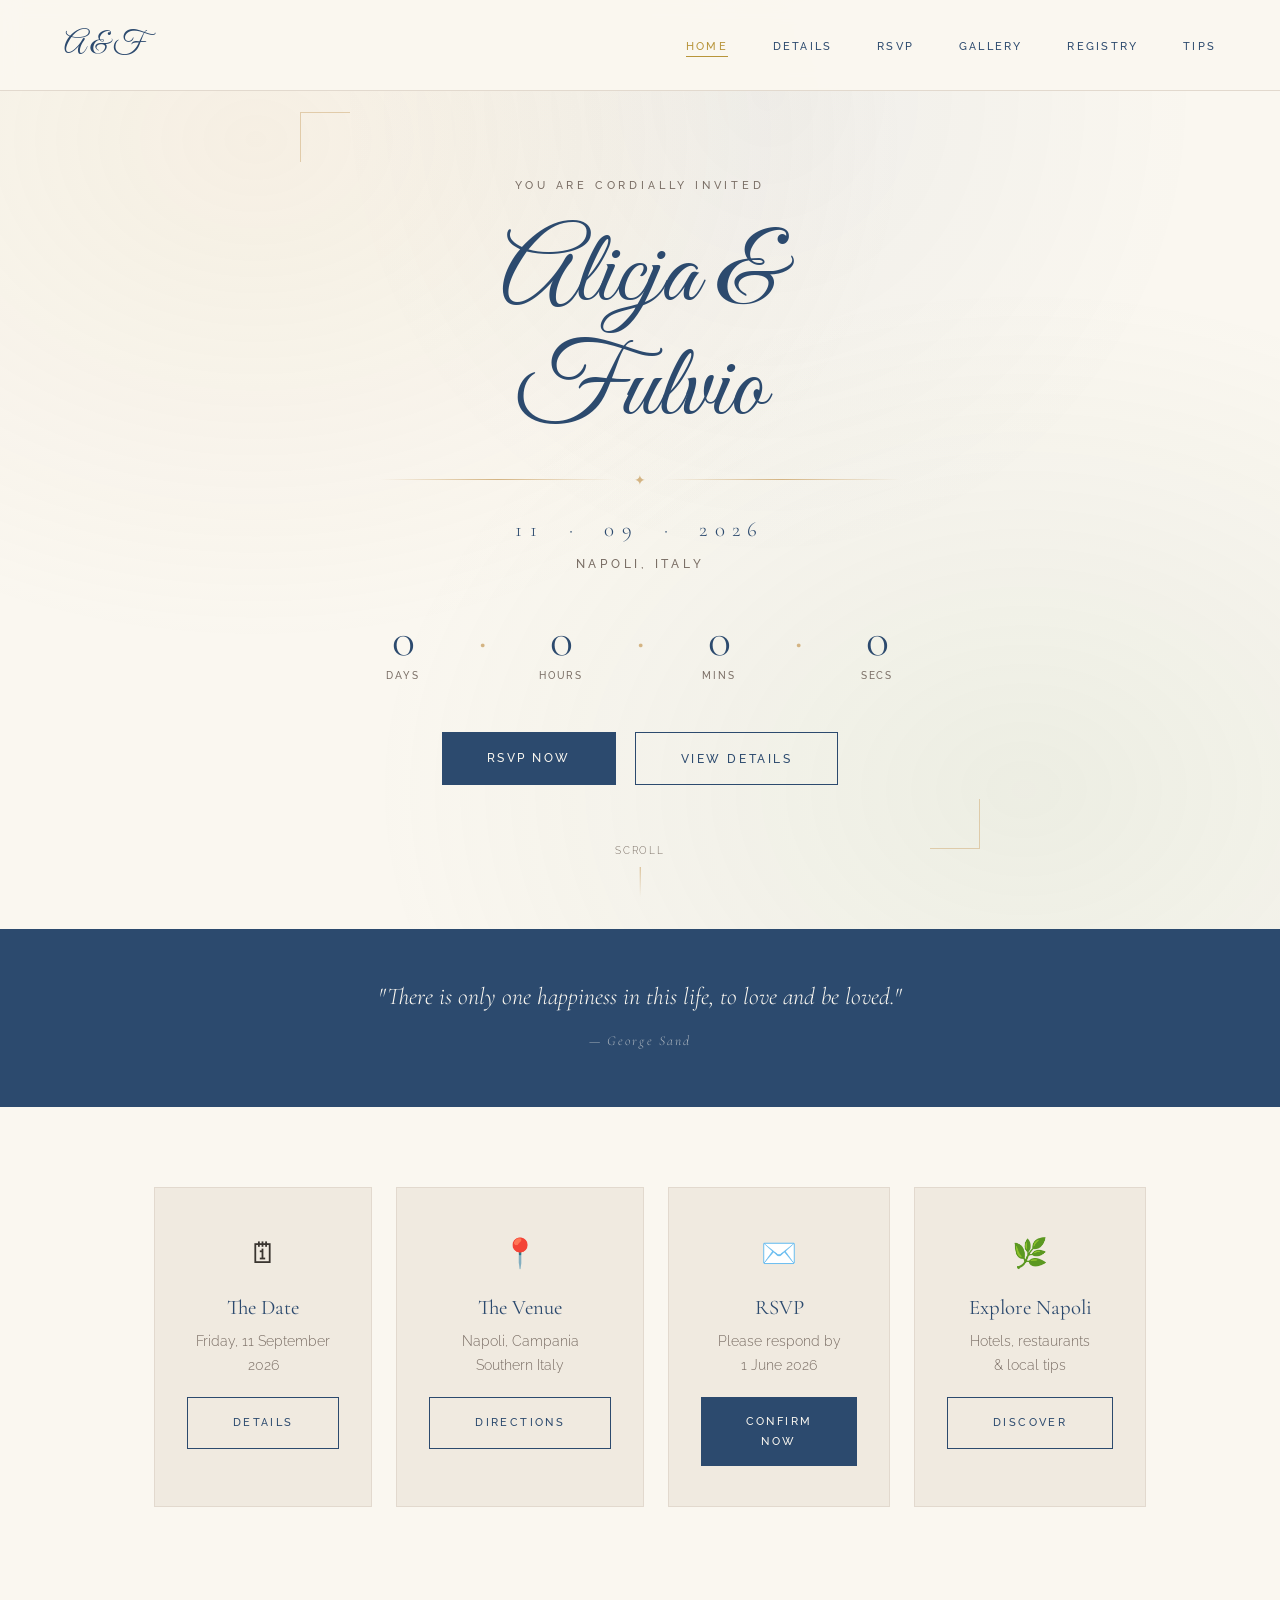
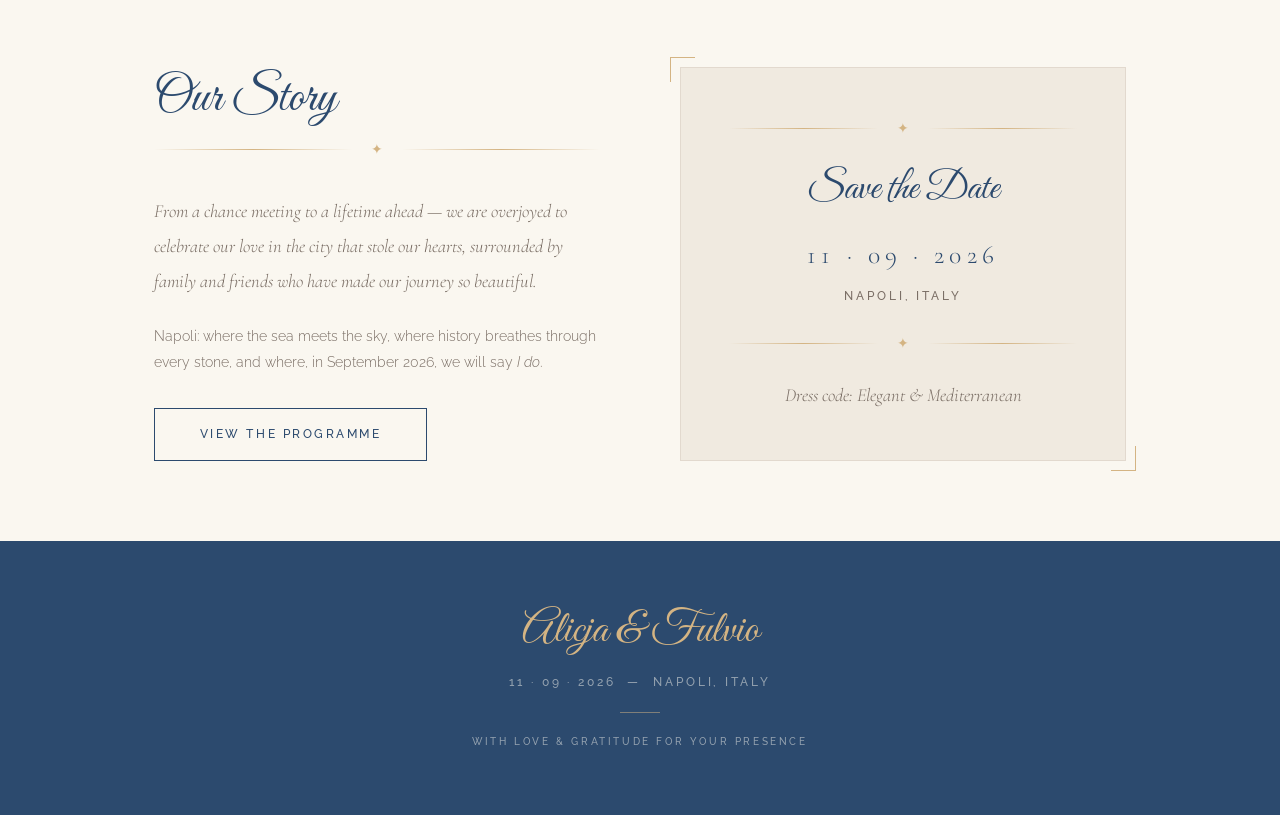
==== index.html @ 06e4b024 "Initial commit: wedding website for Alicja & Fulvio" ====
<!DOCTYPE html>
<html lang="en">
<head>
  <meta charset="UTF-8" />
  <meta name="viewport" content="width=device-width, initial-scale=1.0" />
  <title>Alicja & Fulvio — 11 · 09 · 2026 — Napoli</title>
  <meta name="description" content="Join us to celebrate the wedding of Alicja & Fulvio in beautiful Napoli, Italy — September 11, 2026." />
  <link rel="preconnect" href="https://fonts.googleapis.com" />
  <link rel="preconnect" href="https://fonts.gstatic.com" crossorigin />
  <link rel="stylesheet" href="css/style.css" />
</head>
<body>

  <!-- ── Navigation ─────────────────────────────────────── -->
  <nav class="nav">
    <a href="index.html" class="nav-logo">A &amp; F</a>
    <ul class="nav-links">
      <li><a href="index.html"           class="active">Home</a></li>
      <li><a href="details.html">Details</a></li>
      <li><a href="rsvp.html">RSVP</a></li>
      <li><a href="gallery.html">Gallery</a></li>
      <li><a href="registry.html">Registry</a></li>
      <li><a href="recommendations.html">Tips</a></li>
    </ul>
    <button class="nav-toggle" aria-label="Open menu">
      <span></span><span></span><span></span>
    </button>
  </nav>

  <!-- ── Hero ───────────────────────────────────────────── -->
  <section class="hero">
    <div class="hero-frame">
      <span class="hero-eyebrow">You are cordially invited</span>

      <span class="hero-names">Alicja &amp; Fulvio</span>

      <div class="ornament" style="margin-bottom:1.2rem;">
        <span class="ornament-icon">✦</span>
      </div>

      <p class="hero-date">11 &nbsp;·&nbsp; 09 &nbsp;·&nbsp; 2026</p>
      <p class="hero-location">Napoli, Italy</p>

      <!-- Countdown -->
      <div class="hero-countdown" id="countdown">
        <div class="countdown-unit">
          <span class="countdown-number" id="countdown-days">—</span>
          <span class="countdown-label">Days</span>
        </div>
        <span class="countdown-dot" aria-hidden="true">·</span>
        <div class="countdown-unit">
          <span class="countdown-number" id="countdown-hours">—</span>
          <span class="countdown-label">Hours</span>
        </div>
        <span class="countdown-dot" aria-hidden="true">·</span>
        <div class="countdown-unit">
          <span class="countdown-number" id="countdown-mins">—</span>
          <span class="countdown-label">Mins</span>
        </div>
        <span class="countdown-dot" aria-hidden="true">·</span>
        <div class="countdown-unit">
          <span class="countdown-number" id="countdown-secs">—</span>
          <span class="countdown-label">Secs</span>
        </div>
      </div>

      <div class="hero-actions">
        <a href="rsvp.html" class="btn btn-primary">RSVP Now</a>
        <a href="details.html" class="btn btn-outline">View Details</a>
      </div>
    </div>

    <div class="hero-scroll" aria-hidden="true">
      <span>Scroll</span>
      <div class="hero-scroll-arrow"></div>
    </div>
  </section>

  <!-- ── Intro quote strip ──────────────────────────────── -->
  <div class="intro-strip">
    <p>
      "There is only one happiness in this life, to love and be loved."
      <br />
      <small style="font-size:0.85rem; letter-spacing:0.15em; opacity:0.6;">— George Sand</small>
    </p>
  </div>

  <!-- ── Quick info cards ───────────────────────────────── -->
  <div class="quick-info">
    <div class="grid-4">

      <div class="info-card fade-in">
        <span class="info-card-icon">🗓</span>
        <h3>The Date</h3>
        <p>Friday, 11 September 2026</p>
        <a href="details.html" class="btn btn-outline" style="font-size:0.68rem;">Details</a>
      </div>

      <div class="info-card fade-in">
        <span class="info-card-icon">📍</span>
        <h3>The Venue</h3>
        <p>Napoli, Campania<br />Southern Italy</p>
        <a href="details.html" class="btn btn-outline" style="font-size:0.68rem;">Directions</a>
      </div>

      <div class="info-card fade-in">
        <span class="info-card-icon">✉️</span>
        <h3>RSVP</h3>
        <p>Please respond by<br />1 June 2026</p>
        <a href="rsvp.html" class="btn btn-primary" style="font-size:0.68rem;">Confirm Now</a>
      </div>

      <div class="info-card fade-in">
        <span class="info-card-icon">🌿</span>
        <h3>Explore Napoli</h3>
        <p>Hotels, restaurants<br />& local tips</p>
        <a href="recommendations.html" class="btn btn-outline" style="font-size:0.68rem;">Discover</a>
      </div>

    </div>
  </div>

  <!-- ── Our story teaser ───────────────────────────────── -->
  <div class="section" style="max-width:1100px; margin:0 auto; padding:5rem 4rem;">
    <div style="display:grid; grid-template-columns:1fr 1fr; gap:5rem; align-items:center;">

      <!-- Text -->
      <div class="fade-in">
        <div class="section-title" style="text-align:left; margin-bottom:2rem;">
          <span class="script" style="font-size:3.2rem;">Our Story</span>
          <div class="ornament" style="margin-top:0.5rem;"><span class="ornament-icon">✦</span></div>
        </div>
        <p style="font-family:'Cormorant Garamond',serif; font-size:1.15rem; font-weight:300; font-style:italic; color:var(--text-light); line-height:1.9; margin-bottom:1.5rem;">
          From a chance meeting to a lifetime ahead — we are overjoyed to celebrate
          our love in the city that stole our hearts, surrounded by family and friends
          who have made our journey so beautiful.
        </p>
        <p style="font-size:0.88rem; color:var(--text-light); line-height:1.9; margin-bottom:2rem;">
          Napoli: where the sea meets the sky, where history breathes through every stone,
          and where, in September 2026, we will say <em>I do</em>.
        </p>
        <a href="details.html" class="btn btn-outline">View the Programme</a>
      </div>

      <!-- Decorative panel -->
      <div class="fade-in" style="position:relative;">
        <div style="background:var(--ivory); border:1px solid var(--ivory-dark); padding:3rem; text-align:center;">
          <div class="ornament" style="margin-bottom:1.5rem;"><span class="ornament-icon">✦</span></div>
          <p class="script" style="font-size:2.5rem; display:block; margin-bottom:1.2rem;">Save the Date</p>
          <p style="font-family:'Cormorant Garamond',serif; font-size:1.6rem; letter-spacing:0.2em; color:var(--navy); margin-bottom:0.5rem;">
            11 · 09 · 2026
          </p>
          <p class="caps" style="color:var(--text-light);">Napoli, Italy</p>
          <div class="ornament" style="margin:1.5rem 0;"><span class="ornament-icon">✦</span></div>
          <p style="font-family:'Cormorant Garamond',serif; font-size:1.15rem; font-style:italic; color:var(--text-light);">
            Dress code: Elegant &amp; Mediterranean
          </p>
        </div>
        <!-- Corner accents -->
        <div style="position:absolute; top:-10px; left:-10px; width:25px; height:25px; border-top:1px solid var(--gold-light); border-left:1px solid var(--gold-light);"></div>
        <div style="position:absolute; bottom:-10px; right:-10px; width:25px; height:25px; border-bottom:1px solid var(--gold-light); border-right:1px solid var(--gold-light);"></div>
      </div>

    </div>
  </div>

  <!-- ── Footer ─────────────────────────────────────────── -->
  <footer class="footer">
    <span class="script">Alicja &amp; Fulvio</span>
    <p class="caps">11 · 09 · 2026 &nbsp;—&nbsp; Napoli, Italy</p>
    <div class="footer-divider"></div>
    <p class="caps" style="font-size:0.65rem;">With love &amp; gratitude for your presence</p>
  </footer>

  <script src="js/main.js"></script>
</body>
</html>
---- css/style.css ----
/* ============================================================
   Alicja & Fulvio — 11.09.2026 — Napoli
   Southern Italian Coastal Wedding Website
   ============================================================ */

@import url('https://fonts.googleapis.com/css2?family=Cormorant+Garamond:ital,wght@0,300;0,400;0,500;0,600;1,300;1,400;1,500&family=Great+Vibes&family=Raleway:wght@300;400;500;600&display=swap');

/* ── Variables ──────────────────────────────────────────── */
:root {
  --cream:        #FAF7F0;
  --ivory:        #F0EAE0;
  --ivory-dark:   #E2D9CE;
  --navy:         #2C4A6E;
  --navy-light:   #3D6088;
  --gold:         #B8953A;
  --gold-light:   #D4B483;
  --sage:         #7A9872;
  --sage-light:   #A8C4A2;
  --text:         #3A3530;
  --text-light:   #7A6E65;
  --white:        #FFFFFF;
}

/* ── Reset ──────────────────────────────────────────────── */
*, *::before, *::after { margin: 0; padding: 0; box-sizing: border-box; }
html { scroll-behavior: smooth; }

body {
  font-family: 'Raleway', sans-serif;
  background-color: var(--cream);
  color: var(--text);
  font-weight: 300;
  line-height: 1.8;
  font-size: 1rem;
}

img { max-width: 100%; display: block; }
a { color: inherit; text-decoration: none; }

/* ── Typography helpers ─────────────────────────────────── */
.script {
  font-family: 'Great Vibes', cursive;
  color: var(--navy);
  line-height: 1.2;
}

.serif {
  font-family: 'Cormorant Garamond', serif;
  font-weight: 400;
}

.caps {
  font-size: 0.72rem;
  letter-spacing: 0.25em;
  text-transform: uppercase;
  font-weight: 500;
}

h1, h2, h3, h4 {
  font-family: 'Cormorant Garamond', serif;
  font-weight: 400;
  color: var(--navy);
  line-height: 1.2;
}

/* ── Navigation ─────────────────────────────────────────── */
.nav {
  position: fixed;
  top: 0;
  width: 100%;
  z-index: 1000;
  padding: 1.1rem 4rem;
  display: flex;
  justify-content: space-between;
  align-items: center;
  background: rgba(250, 247, 240, 0.96);
  backdrop-filter: blur(10px);
  border-bottom: 1px solid var(--ivory-dark);
  transition: padding 0.3s ease, box-shadow 0.3s ease;
}

.nav.scrolled {
  padding: 0.8rem 4rem;
  box-shadow: 0 2px 20px rgba(44, 74, 110, 0.07);
}

.nav-logo {
  font-family: 'Great Vibes', cursive;
  font-size: 1.9rem;
  color: var(--navy);
  transition: color 0.3s ease;
}
.nav-logo:hover { color: var(--gold); }

.nav-links {
  list-style: none;
  display: flex;
  gap: 2.8rem;
  align-items: center;
}

.nav-links a {
  font-family: 'Raleway', sans-serif;
  font-weight: 500;
  font-size: 0.7rem;
  letter-spacing: 0.2em;
  text-transform: uppercase;
  color: var(--navy);
  transition: color 0.3s ease;
  position: relative;
  padding-bottom: 2px;
}

.nav-links a::after {
  content: '';
  position: absolute;
  bottom: -2px;
  left: 0;
  width: 0;
  height: 1px;
  background: var(--gold);
  transition: width 0.3s ease;
}

.nav-links a:hover::after,
.nav-links a.active::after { width: 100%; }
.nav-links a:hover,
.nav-links a.active { color: var(--gold); }

.nav-toggle {
  display: none;
  flex-direction: column;
  gap: 5px;
  cursor: pointer;
  background: none;
  border: none;
  padding: 4px;
}
.nav-toggle span {
  display: block;
  width: 22px;
  height: 1.5px;
  background: var(--navy);
  transition: all 0.3s ease;
}

/* ── Ornamental dividers ────────────────────────────────── */
.ornament {
  display: flex;
  align-items: center;
  gap: 1.2rem;
  color: var(--gold-light);
  user-select: none;
}
.ornament::before,
.ornament::after {
  content: '';
  flex: 1;
  height: 1px;
  background: linear-gradient(to right, transparent, var(--gold-light), transparent);
}
.ornament-icon { font-size: 0.85rem; }

/* ── Page header (inner pages) ──────────────────────────── */
.page-header {
  padding: 10rem 2rem 5rem;
  text-align: center;
  background: linear-gradient(180deg, var(--ivory) 0%, var(--cream) 100%);
  position: relative;
}

.page-header::before {
  content: '';
  position: absolute;
  bottom: 0; left: 0; right: 0;
  height: 60px;
  background: linear-gradient(to bottom, transparent, var(--cream));
}

.page-header .script { font-size: 4rem; display: block; margin-bottom: 0.4rem; }
.page-header .caps { color: var(--text-light); }

/* ── Section wrapper ────────────────────────────────────── */
.section {
  padding: 6rem 4rem;
  max-width: 1100px;
  margin: 0 auto;
}

.section-center { text-align: center; }

.section-title {
  margin-bottom: 4rem;
}
.section-title .script { font-size: 3.5rem; display: block; margin-bottom: 0.3rem; }
.section-title .caps { color: var(--text-light); }

/* ── Buttons ────────────────────────────────────────────── */
.btn {
  display: inline-block;
  padding: 0.95rem 2.8rem;
  font-family: 'Raleway', sans-serif;
  font-weight: 500;
  font-size: 0.72rem;
  letter-spacing: 0.22em;
  text-transform: uppercase;
  cursor: pointer;
  border: none;
  transition: all 0.3s ease;
  outline: none;
}

.btn-primary {
  background: var(--navy);
  color: var(--cream);
}
.btn-primary:hover { background: var(--navy-light); }

.btn-outline {
  background: transparent;
  color: var(--navy);
  border: 1px solid var(--navy);
}
.btn-outline:hover {
  background: var(--navy);
  color: var(--cream);
}

.btn-gold {
  background: var(--gold);
  color: var(--white);
}
.btn-gold:hover { background: #9c7e30; }

/* ── Cards ──────────────────────────────────────────────── */
.card {
  background: var(--ivory);
  border: 1px solid var(--ivory-dark);
  padding: 2.5rem;
  transition: transform 0.3s ease, box-shadow 0.3s ease;
}
.card:hover {
  transform: translateY(-3px);
  box-shadow: 0 8px 30px rgba(44, 74, 110, 0.08);
}

/* ── Grid helpers ───────────────────────────────────────── */
.grid-2 { display: grid; grid-template-columns: repeat(2, 1fr); gap: 2rem; }
.grid-3 { display: grid; grid-template-columns: repeat(3, 1fr); gap: 2rem; }
.grid-4 { display: grid; grid-template-columns: repeat(4, 1fr); gap: 1.5rem; }

/* ── Form elements ──────────────────────────────────────── */
.form-group {
  display: flex;
  flex-direction: column;
  gap: 0.4rem;
  margin-bottom: 1.6rem;
}

.form-group label {
  font-size: 0.7rem;
  letter-spacing: 0.18em;
  text-transform: uppercase;
  font-weight: 500;
  color: var(--navy);
}

.form-group input,
.form-group select,
.form-group textarea {
  background: var(--white);
  border: 1px solid var(--ivory-dark);
  padding: 0.85rem 1.1rem;
  font-family: 'Raleway', sans-serif;
  font-size: 0.9rem;
  font-weight: 300;
  color: var(--text);
  transition: border-color 0.3s ease;
  outline: none;
  width: 100%;
}

.form-group input:focus,
.form-group select:focus,
.form-group textarea:focus {
  border-color: var(--navy);
}

.form-group textarea {
  resize: vertical;
  min-height: 120px;
}

.form-group select {
  appearance: none;
  background-image: url("data:image/svg+xml,%3Csvg xmlns='http://www.w3.org/2000/svg' width='12' height='8' viewBox='0 0 12 8'%3E%3Cpath d='M1 1l5 5 5-5' stroke='%232C4A6E' stroke-width='1.5' fill='none'/%3E%3C/svg%3E");
  background-repeat: no-repeat;
  background-position: right 1rem center;
  padding-right: 2.5rem;
}

/* Radio/checkbox groups */
.radio-group,
.checkbox-group {
  display: flex;
  flex-direction: column;
  gap: 0.6rem;
}

.radio-group.horizontal,
.checkbox-group.horizontal {
  flex-direction: row;
  flex-wrap: wrap;
  gap: 1.2rem;
}

.radio-option,
.checkbox-option {
  display: flex;
  align-items: center;
  gap: 0.7rem;
  cursor: pointer;
  font-size: 0.88rem;
}

.radio-option input,
.checkbox-option input {
  width: 16px;
  height: 16px;
  accent-color: var(--navy);
  cursor: pointer;
  flex-shrink: 0;
}

.form-row {
  display: grid;
  grid-template-columns: 1fr 1fr;
  gap: 1.5rem;
}

/* ── Footer ─────────────────────────────────────────────── */
.footer {
  background: var(--navy);
  color: var(--cream);
  text-align: center;
  padding: 4rem 2rem;
}
.footer .script {
  font-size: 2.8rem;
  color: var(--gold-light);
  display: block;
  margin-bottom: 0.8rem;
}
.footer .caps { color: rgba(250, 247, 240, 0.5); }
.footer-divider {
  width: 40px;
  height: 1px;
  background: var(--gold-light);
  margin: 1.2rem auto;
  opacity: 0.5;
}

/* ── Toast notification ─────────────────────────────────── */
.toast {
  position: fixed;
  bottom: 2rem;
  left: 50%;
  transform: translateX(-50%) translateY(80px);
  background: var(--navy);
  color: var(--cream);
  padding: 1rem 2rem;
  font-size: 0.82rem;
  letter-spacing: 0.05em;
  z-index: 9999;
  transition: transform 0.4s ease;
  pointer-events: none;
  white-space: nowrap;
}
.toast.show { transform: translateX(-50%) translateY(0); }
.toast.success { background: var(--sage); }
.toast.error { background: #a0503a; }

/* ── Fade-in animation ──────────────────────────────────── */
.fade-in {
  opacity: 0;
  transform: translateY(24px);
  transition: opacity 0.7s ease, transform 0.7s ease;
}
.fade-in.visible {
  opacity: 1;
  transform: translateY(0);
}

/* ── Responsive ─────────────────────────────────────────── */
@media (max-width: 900px) {
  .grid-3 { grid-template-columns: repeat(2, 1fr); }
  .grid-4 { grid-template-columns: repeat(2, 1fr); }
  .section { padding: 5rem 2.5rem; }
}

@media (max-width: 640px) {
  .nav { padding: 1rem 1.5rem; }
  .nav.scrolled { padding: 0.75rem 1.5rem; }
  .nav-links {
    display: none;
    flex-direction: column;
    position: absolute;
    top: 100%;
    left: 0;
    right: 0;
    background: rgba(250, 247, 240, 0.98);
    padding: 1.5rem 2rem 2rem;
    gap: 1.5rem;
    border-bottom: 1px solid var(--ivory-dark);
    text-align: center;
  }
  .nav-links.open { display: flex; }
  .nav-toggle { display: flex; }
  .grid-2 { grid-template-columns: 1fr; }
  .grid-3 { grid-template-columns: 1fr; }
  .grid-4 { grid-template-columns: 1fr 1fr; }
  .form-row { grid-template-columns: 1fr; }
  .section { padding: 4rem 1.5rem; }
  .page-header { padding: 8rem 1.5rem 4rem; }
  .page-header .script { font-size: 2.8rem; }
}


/* ================================================================
   PAGE-SPECIFIC STYLES
   ================================================================ */

/* ── HOME — Hero ────────────────────────────────────────── */
.hero {
  min-height: 100vh;
  display: flex;
  align-items: center;
  justify-content: center;
  text-align: center;
  padding: 7rem 2rem 5rem;
  position: relative;
  overflow: hidden;
  background:
    radial-gradient(ellipse at 20% 15%, rgba(212, 180, 131, 0.12) 0%, transparent 45%),
    radial-gradient(ellipse at 80% 85%, rgba(122, 152, 114, 0.10) 0%, transparent 45%),
    radial-gradient(ellipse at 60% 10%, rgba(44, 74, 110, 0.05) 0%, transparent 40%),
    var(--cream);
}

.hero-frame {
  position: relative;
  padding: 4rem 5rem;
  max-width: 680px;
  width: 100%;
}

.hero-frame::before,
.hero-frame::after {
  content: '';
  position: absolute;
  width: 50px;
  height: 50px;
  border-color: var(--gold-light);
  border-style: solid;
  opacity: 0.6;
}
.hero-frame::before { top: 0; left: 0; border-width: 1px 0 0 1px; }
.hero-frame::after  { bottom: 0; right: 0; border-width: 0 1px 1px 0; }

.hero-eyebrow {
  font-size: 0.68rem;
  letter-spacing: 0.35em;
  text-transform: uppercase;
  font-weight: 500;
  color: var(--text-light);
  margin-bottom: 1.5rem;
  display: block;
}

.hero-names {
  font-family: 'Great Vibes', cursive;
  font-size: clamp(4rem, 10vw, 6.5rem);
  color: var(--navy);
  line-height: 1.1;
  display: block;
  margin-bottom: 1.2rem;
}

.hero-date {
  font-family: 'Cormorant Garamond', serif;
  font-size: 1.3rem;
  font-weight: 300;
  letter-spacing: 0.35em;
  color: var(--navy);
  margin-bottom: 0.3rem;
}

.hero-location {
  font-size: 0.78rem;
  letter-spacing: 0.3em;
  text-transform: uppercase;
  font-weight: 500;
  color: var(--text-light);
  margin-bottom: 2rem;
}

.hero-countdown {
  display: flex;
  justify-content: center;
  gap: 2.5rem;
  margin: 2.5rem 0 3rem;
}

.countdown-unit {
  display: flex;
  flex-direction: column;
  align-items: center;
  gap: 0.2rem;
}

.countdown-number {
  font-family: 'Cormorant Garamond', serif;
  font-size: 3rem;
  font-weight: 300;
  color: var(--navy);
  line-height: 1;
  min-width: 3ch;
}

.countdown-label {
  font-size: 0.6rem;
  letter-spacing: 0.2em;
  text-transform: uppercase;
  color: var(--text-light);
  font-weight: 500;
}

.countdown-dot {
  font-family: 'Cormorant Garamond', serif;
  font-size: 3rem;
  font-weight: 300;
  color: var(--gold-light);
  line-height: 1;
  padding-top: 0;
}

.hero-actions {
  display: flex;
  gap: 1.2rem;
  justify-content: center;
  flex-wrap: wrap;
}

.hero-scroll {
  position: absolute;
  bottom: 2rem;
  left: 50%;
  transform: translateX(-50%);
  display: flex;
  flex-direction: column;
  align-items: center;
  gap: 0.5rem;
  color: var(--text-light);
  animation: bounce 2s infinite;
}
.hero-scroll span {
  font-size: 0.6rem;
  letter-spacing: 0.2em;
  text-transform: uppercase;
}
.hero-scroll-arrow {
  width: 1px;
  height: 30px;
  background: linear-gradient(to bottom, var(--gold-light), transparent);
}

@keyframes bounce {
  0%, 100% { transform: translateX(-50%) translateY(0); }
  50% { transform: translateX(-50%) translateY(6px); }
}

/* Home — intro strip */
.intro-strip {
  background: var(--navy);
  padding: 3rem 4rem;
  text-align: center;
}
.intro-strip p {
  font-family: 'Cormorant Garamond', serif;
  font-size: 1.5rem;
  font-weight: 300;
  font-style: italic;
  color: var(--cream);
  max-width: 700px;
  margin: 0 auto;
  line-height: 1.7;
}

/* Home — quick-info cards */
.quick-info {
  padding: 5rem 4rem;
  max-width: 1100px;
  margin: 0 auto;
}
.info-card {
  background: var(--ivory);
  border: 1px solid var(--ivory-dark);
  padding: 2.5rem 2rem;
  text-align: center;
}
.info-card-icon {
  font-size: 1.8rem;
  margin-bottom: 1rem;
  display: block;
}
.info-card h3 {
  font-size: 1.3rem;
  margin-bottom: 0.5rem;
}
.info-card p {
  font-size: 0.85rem;
  color: var(--text-light);
  margin-bottom: 1.2rem;
}

/* ── DETAILS ────────────────────────────────────────────── */
.timeline {
  position: relative;
  padding-left: 2rem;
}
.timeline::before {
  content: '';
  position: absolute;
  left: 0;
  top: 6px;
  bottom: 6px;
  width: 1px;
  background: linear-gradient(to bottom, var(--gold-light), transparent);
}

.timeline-item {
  position: relative;
  padding-left: 2.5rem;
  padding-bottom: 3rem;
}
.timeline-item:last-child { padding-bottom: 0; }

.timeline-dot {
  position: absolute;
  left: -2.5rem;
  top: 6px;
  width: 10px;
  height: 10px;
  border-radius: 50%;
  background: var(--gold);
  border: 2px solid var(--cream);
  box-shadow: 0 0 0 1px var(--gold);
}

.timeline-time {
  font-size: 0.68rem;
  letter-spacing: 0.2em;
  text-transform: uppercase;
  color: var(--gold);
  font-weight: 500;
  margin-bottom: 0.3rem;
}

.timeline-title {
  font-size: 1.4rem;
  margin-bottom: 0.4rem;
}

.timeline-desc {
  font-size: 0.88rem;
  color: var(--text-light);
}

.day-header {
  display: flex;
  align-items: center;
  gap: 1.5rem;
  margin-bottom: 3rem;
}
.day-header h2 {
  font-size: 2rem;
  white-space: nowrap;
}
.day-header::after {
  content: '';
  flex: 1;
  height: 1px;
  background: var(--ivory-dark);
}

.venue-card {
  background: var(--ivory);
  border: 1px solid var(--ivory-dark);
  padding: 3rem;
  display: grid;
  grid-template-columns: 1fr 1fr;
  gap: 3rem;
  align-items: center;
}

.venue-detail {
  display: flex;
  flex-direction: column;
  gap: 0.2rem;
  margin-bottom: 1.2rem;
}
.venue-detail .label {
  font-size: 0.65rem;
  letter-spacing: 0.2em;
  text-transform: uppercase;
  color: var(--gold);
  font-weight: 500;
}
.venue-detail .value {
  font-family: 'Cormorant Garamond', serif;
  font-size: 1.1rem;
  color: var(--navy);
}

.dress-code-card {
  background: var(--navy);
  color: var(--cream);
  padding: 3rem;
  text-align: center;
}
.dress-code-card .script { font-size: 3rem; color: var(--gold-light); }
.dress-code-card p {
  font-size: 0.88rem;
  color: rgba(250, 247, 240, 0.7);
  max-width: 500px;
  margin: 1rem auto 0;
}

/* ── RSVP ───────────────────────────────────────────────── */
.rsvp-layout {
  display: grid;
  grid-template-columns: 1fr 2fr;
  gap: 4rem;
  align-items: start;
}

.rsvp-aside {
  position: sticky;
  top: 7rem;
}
.rsvp-aside .script { font-size: 3.5rem; display: block; margin-bottom: 1rem; }
.rsvp-aside p {
  font-size: 0.88rem;
  color: var(--text-light);
  margin-bottom: 1.5rem;
  line-height: 1.9;
}
.rsvp-aside .rsvp-info-item {
  display: flex;
  gap: 1rem;
  margin-bottom: 0.8rem;
  font-size: 0.85rem;
}
.rsvp-aside .rsvp-info-item .rsvp-info-icon { color: var(--gold); }

.rsvp-form {
  background: var(--ivory);
  border: 1px solid var(--ivory-dark);
  padding: 3rem;
}

.rsvp-form h3 {
  font-size: 1.6rem;
  margin-bottom: 0.3rem;
}
.rsvp-form .form-subtitle {
  font-size: 0.82rem;
  color: var(--text-light);
  margin-bottom: 2rem;
}

.form-section-label {
  font-family: 'Cormorant Garamond', serif;
  font-size: 1.1rem;
  color: var(--navy);
  margin: 2rem 0 1.2rem;
  padding-bottom: 0.5rem;
  border-bottom: 1px solid var(--ivory-dark);
}

.attendance-cards {
  display: grid;
  grid-template-columns: 1fr 1fr;
  gap: 1rem;
  margin-bottom: 1.6rem;
}

.attendance-card {
  border: 1px solid var(--ivory-dark);
  padding: 1.2rem;
  cursor: pointer;
  transition: all 0.3s ease;
  background: var(--white);
  position: relative;
}
.attendance-card:hover { border-color: var(--navy); }
.attendance-card.selected {
  border-color: var(--navy);
  background: rgba(44, 74, 110, 0.04);
}
.attendance-card.selected::after {
  content: '✓';
  position: absolute;
  top: 0.5rem;
  right: 0.7rem;
  color: var(--navy);
  font-size: 0.9rem;
}

.attendance-card input[type="checkbox"] {
  position: absolute;
  opacity: 0;
  pointer-events: none;
}

.attendance-card-day {
  font-size: 0.65rem;
  letter-spacing: 0.2em;
  text-transform: uppercase;
  color: var(--gold);
  font-weight: 500;
  margin-bottom: 0.3rem;
}
.attendance-card-title {
  font-family: 'Cormorant Garamond', serif;
  font-size: 1rem;
  color: var(--navy);
  margin-bottom: 0.2rem;
}
.attendance-card-desc {
  font-size: 0.75rem;
  color: var(--text-light);
}

.dietary-chips {
  display: flex;
  flex-wrap: wrap;
  gap: 0.6rem;
}
.chip {
  padding: 0.4rem 0.9rem;
  border: 1px solid var(--ivory-dark);
  font-size: 0.75rem;
  letter-spacing: 0.05em;
  cursor: pointer;
  transition: all 0.25s ease;
  background: var(--white);
  user-select: none;
}
.chip:hover { border-color: var(--navy); color: var(--navy); }
.chip.selected {
  background: var(--navy);
  color: var(--cream);
  border-color: var(--navy);
}

.form-note {
  font-size: 0.75rem;
  color: var(--text-light);
  font-style: italic;
  margin-top: -0.8rem;
  margin-bottom: 1.6rem;
}

.rsvp-deadline {
  background: var(--cream);
  border: 1px solid var(--ivory-dark);
  padding: 1rem 1.5rem;
  font-size: 0.8rem;
  color: var(--text-light);
  margin-top: 1.5rem;
  text-align: center;
}
.rsvp-deadline strong { color: var(--navy); }

/* ── GALLERY ────────────────────────────────────────────── */
.gallery-grid {
  display: grid;
  grid-template-columns: repeat(3, 1fr);
  gap: 0.8rem;
}

.gallery-item {
  overflow: hidden;
  aspect-ratio: 1;
  background: var(--ivory);
  border: 1px solid var(--ivory-dark);
  position: relative;
  cursor: pointer;
}

.gallery-item img {
  width: 100%;
  height: 100%;
  object-fit: cover;
  transition: transform 0.5s ease;
}
.gallery-item:hover img { transform: scale(1.05); }

.gallery-item.tall { grid-row: span 2; aspect-ratio: auto; }
.gallery-item.wide { grid-column: span 2; aspect-ratio: auto; }

.gallery-placeholder {
  display: flex;
  flex-direction: column;
  align-items: center;
  justify-content: center;
  height: 100%;
  min-height: 200px;
  color: var(--text-light);
  gap: 0.5rem;
}
.gallery-placeholder-icon { font-size: 2rem; opacity: 0.4; }
.gallery-placeholder-text { font-size: 0.75rem; letter-spacing: 0.1em; opacity: 0.6; }

/* Lightbox */
.lightbox {
  display: none;
  position: fixed;
  inset: 0;
  background: rgba(44, 74, 110, 0.9);
  z-index: 9998;
  align-items: center;
  justify-content: center;
}
.lightbox.open { display: flex; }
.lightbox img { max-width: 90vw; max-height: 90vh; object-fit: contain; }
.lightbox-close {
  position: absolute;
  top: 1.5rem;
  right: 2rem;
  color: var(--cream);
  font-size: 2rem;
  cursor: pointer;
  background: none;
  border: none;
  line-height: 1;
}

/* ── REGISTRY ───────────────────────────────────────────── */
.registry-intro {
  max-width: 620px;
  margin: 0 auto 4rem;
  text-align: center;
  font-family: 'Cormorant Garamond', serif;
  font-size: 1.25rem;
  font-weight: 300;
  font-style: italic;
  color: var(--text-light);
  line-height: 1.9;
}

.registry-card {
  background: var(--ivory);
  border: 1px solid var(--ivory-dark);
  padding: 2.5rem;
  text-align: center;
  transition: transform 0.3s ease, box-shadow 0.3s ease;
}
.registry-card:hover {
  transform: translateY(-3px);
  box-shadow: 0 8px 30px rgba(44, 74, 110, 0.08);
}
.registry-card-icon { font-size: 2.5rem; margin-bottom: 1rem; }
.registry-card h3 { font-size: 1.4rem; margin-bottom: 0.5rem; }
.registry-card p {
  font-size: 0.85rem;
  color: var(--text-light);
  margin-bottom: 1.5rem;
}

.honeymoon-fund {
  background: var(--navy);
  padding: 4rem;
  text-align: center;
  margin-top: 4rem;
}
.honeymoon-fund .script { font-size: 3rem; color: var(--gold-light); display: block; margin-bottom: 1rem; }
.honeymoon-fund p {
  color: rgba(250, 247, 240, 0.75);
  max-width: 540px;
  margin: 0 auto 2rem;
  font-size: 0.95rem;
  line-height: 1.9;
}

/* ── RECOMMENDATIONS ────────────────────────────────────── */
.rec-section {
  margin-bottom: 5rem;
}
.rec-section-header {
  display: flex;
  align-items: center;
  gap: 1.5rem;
  margin-bottom: 2.5rem;
}
.rec-section-header h2 { font-size: 2rem; white-space: nowrap; }
.rec-section-header::after { content: ''; flex: 1; height: 1px; background: var(--ivory-dark); }
.rec-section-icon { font-size: 1.5rem; }

.rec-card {
  background: var(--ivory);
  border: 1px solid var(--ivory-dark);
  padding: 1.8rem 2rem;
  transition: transform 0.3s ease, box-shadow 0.3s ease;
}
.rec-card:hover {
  transform: translateY(-2px);
  box-shadow: 0 6px 20px rgba(44, 74, 110, 0.07);
}
.rec-card-tag {
  font-size: 0.6rem;
  letter-spacing: 0.2em;
  text-transform: uppercase;
  font-weight: 600;
  color: var(--gold);
  margin-bottom: 0.4rem;
  display: block;
}
.rec-card h3 {
  font-size: 1.2rem;
  margin-bottom: 0.3rem;
}
.rec-card p {
  font-size: 0.83rem;
  color: var(--text-light);
  line-height: 1.7;
}
.rec-card-meta {
  margin-top: 0.8rem;
  font-size: 0.75rem;
  color: var(--text-light);
  display: flex;
  gap: 1.2rem;
  flex-wrap: wrap;
}
.rec-card-meta span { display: flex; align-items: center; gap: 0.3rem; }

.transport-steps {
  display: flex;
  flex-direction: column;
  gap: 1rem;
}
.transport-step {
  display: grid;
  grid-template-columns: 2.5rem 1fr;
  gap: 1rem;
  align-items: start;
}
.transport-step-number {
  width: 2.5rem;
  height: 2.5rem;
  background: var(--navy);
  color: var(--cream);
  display: flex;
  align-items: center;
  justify-content: center;
  font-family: 'Cormorant Garamond', serif;
  font-size: 1.1rem;
  flex-shrink: 0;
}
.transport-step-content h4 { font-size: 1rem; margin-bottom: 0.2rem; }
.transport-step-content p { font-size: 0.83rem; color: var(--text-light); }

@media (max-width: 900px) {
  .rsvp-layout { grid-template-columns: 1fr; }
  .rsvp-aside { position: static; }
  .venue-card { grid-template-columns: 1fr; }
  .gallery-grid { grid-template-columns: repeat(2, 1fr); }
  .gallery-item.wide { grid-column: span 1; }
  .gallery-item.tall { grid-row: span 1; }
  .intro-strip { padding: 3rem 2rem; }
  .quick-info { padding: 4rem 2rem; }
}

@media (max-width: 640px) {
  .hero-frame { padding: 3rem 1.5rem; }
  .hero-countdown { gap: 1.5rem; }
  .countdown-number { font-size: 2.2rem; }
  .attendance-cards { grid-template-columns: 1fr; }
  .rsvp-form { padding: 2rem 1.5rem; }
  .gallery-grid { grid-template-columns: repeat(2, 1fr); }
  .honeymoon-fund { padding: 3rem 1.5rem; }
  .rec-section-header h2 { font-size: 1.5rem; }
}
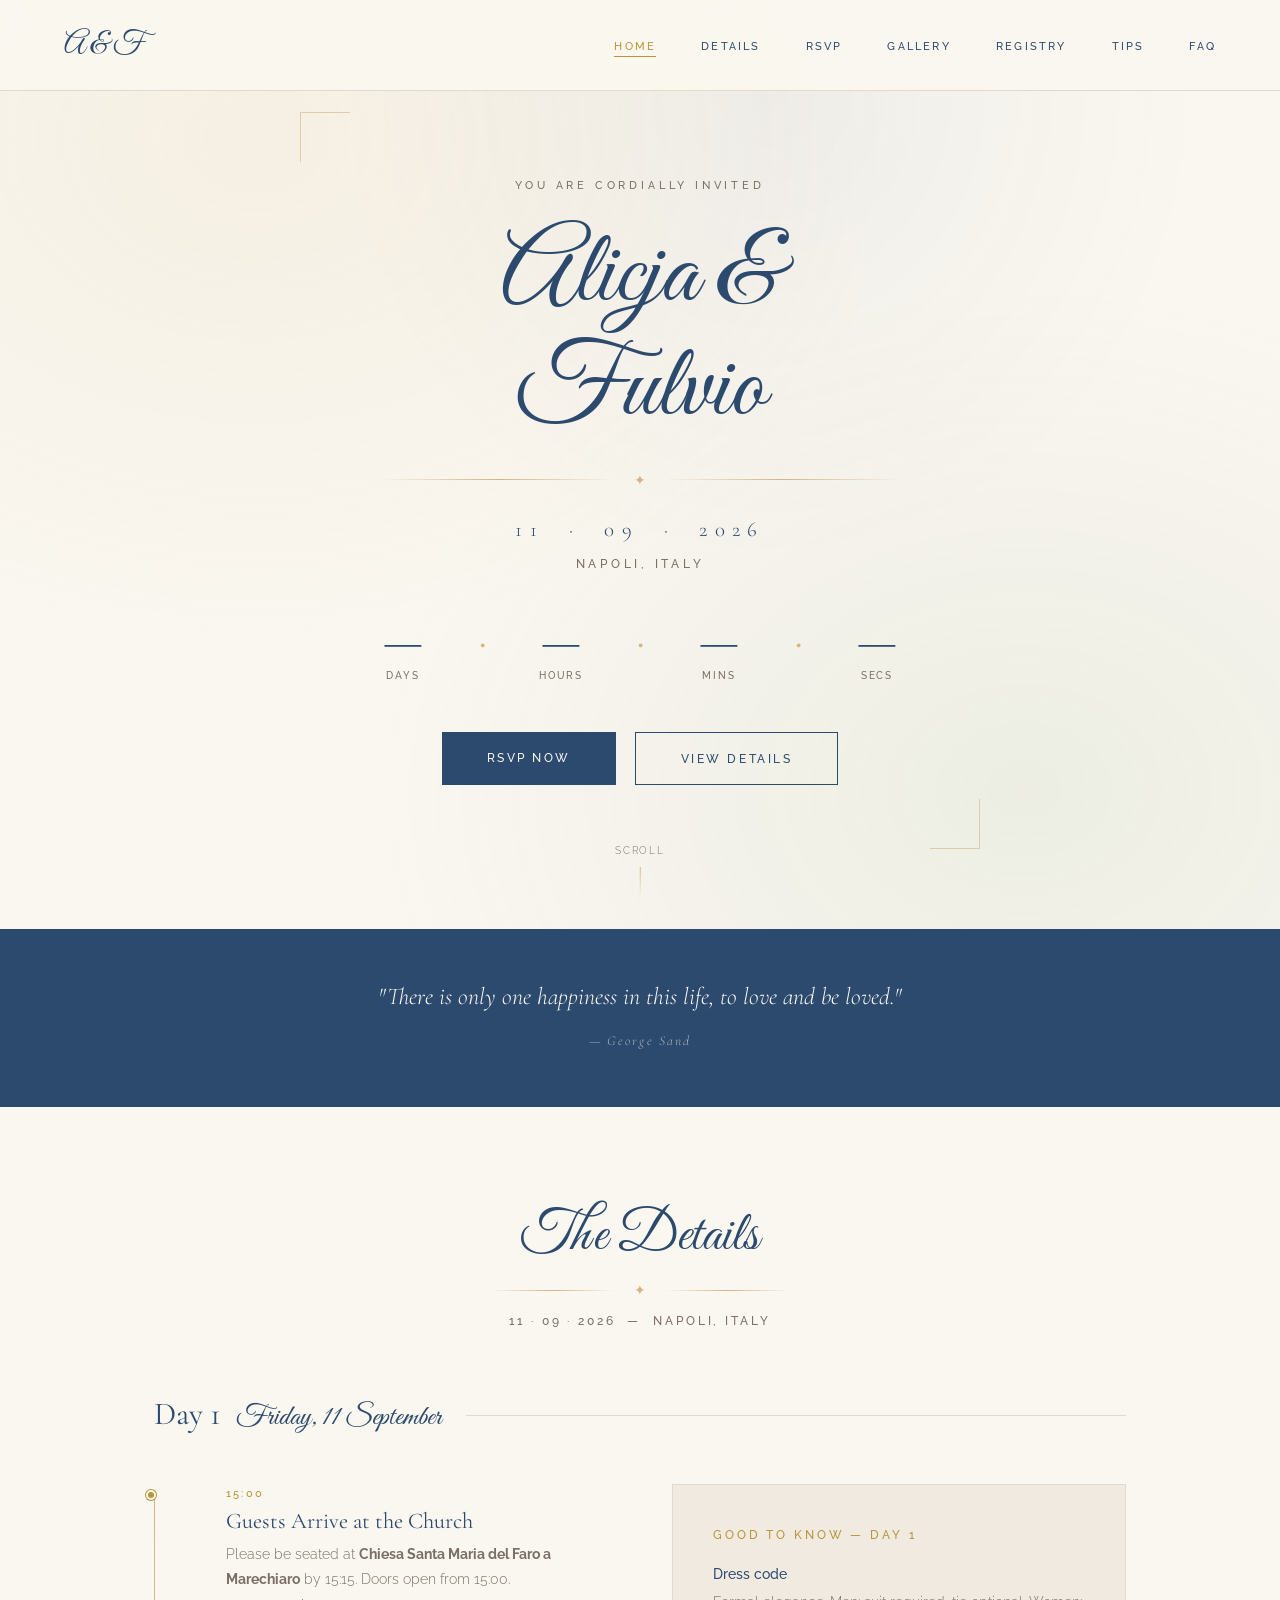
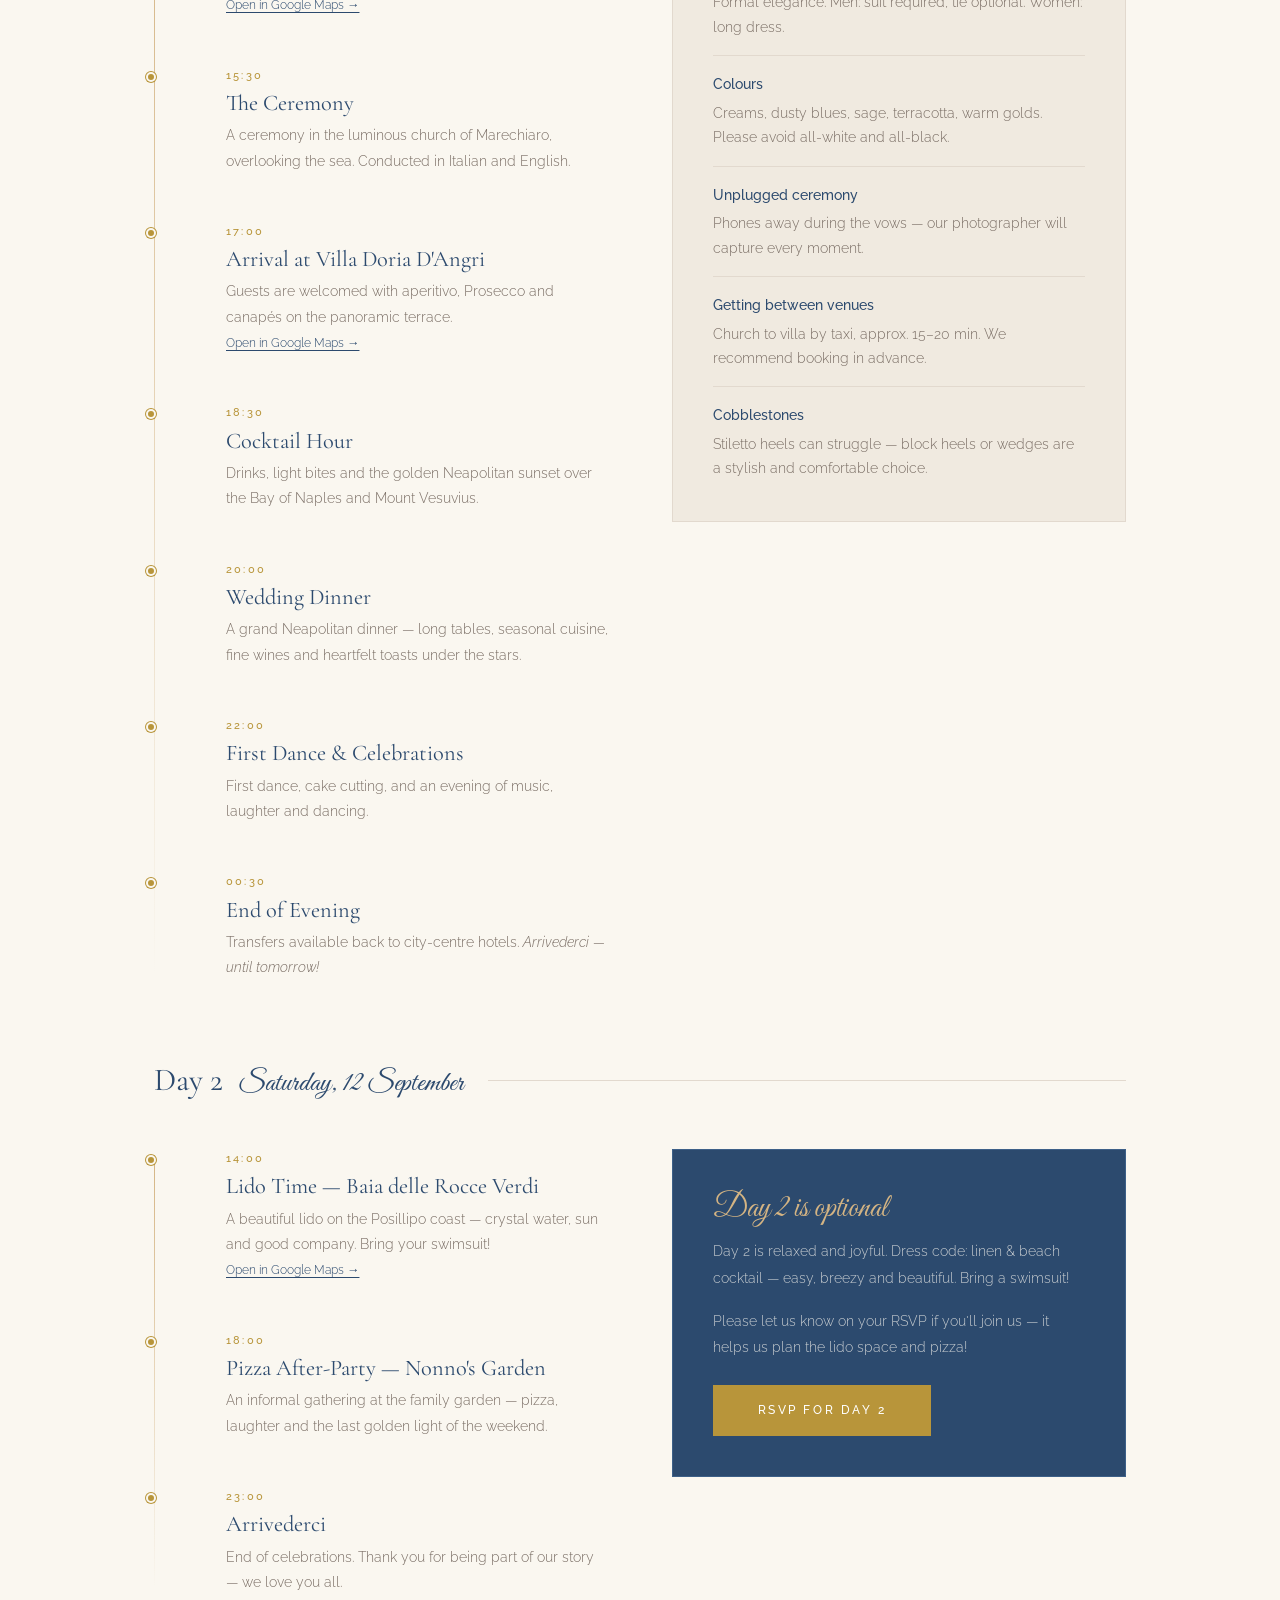
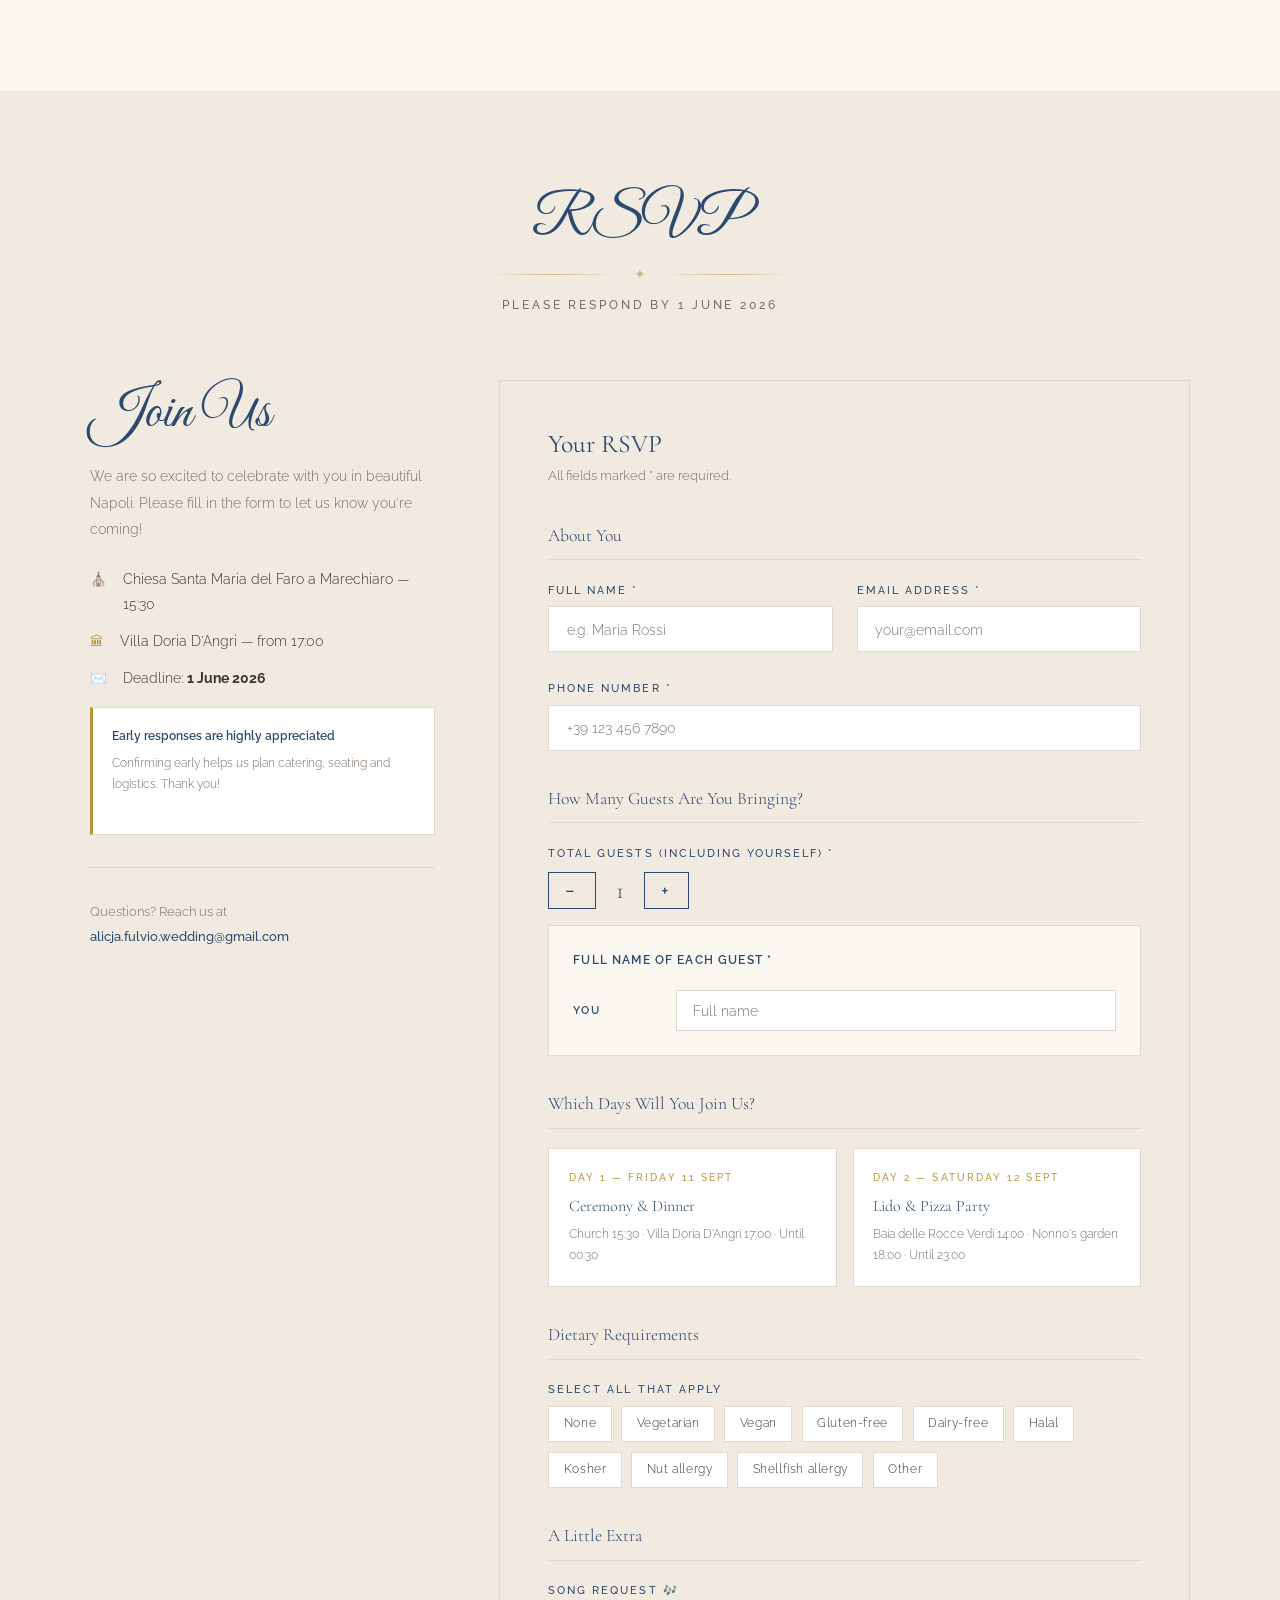
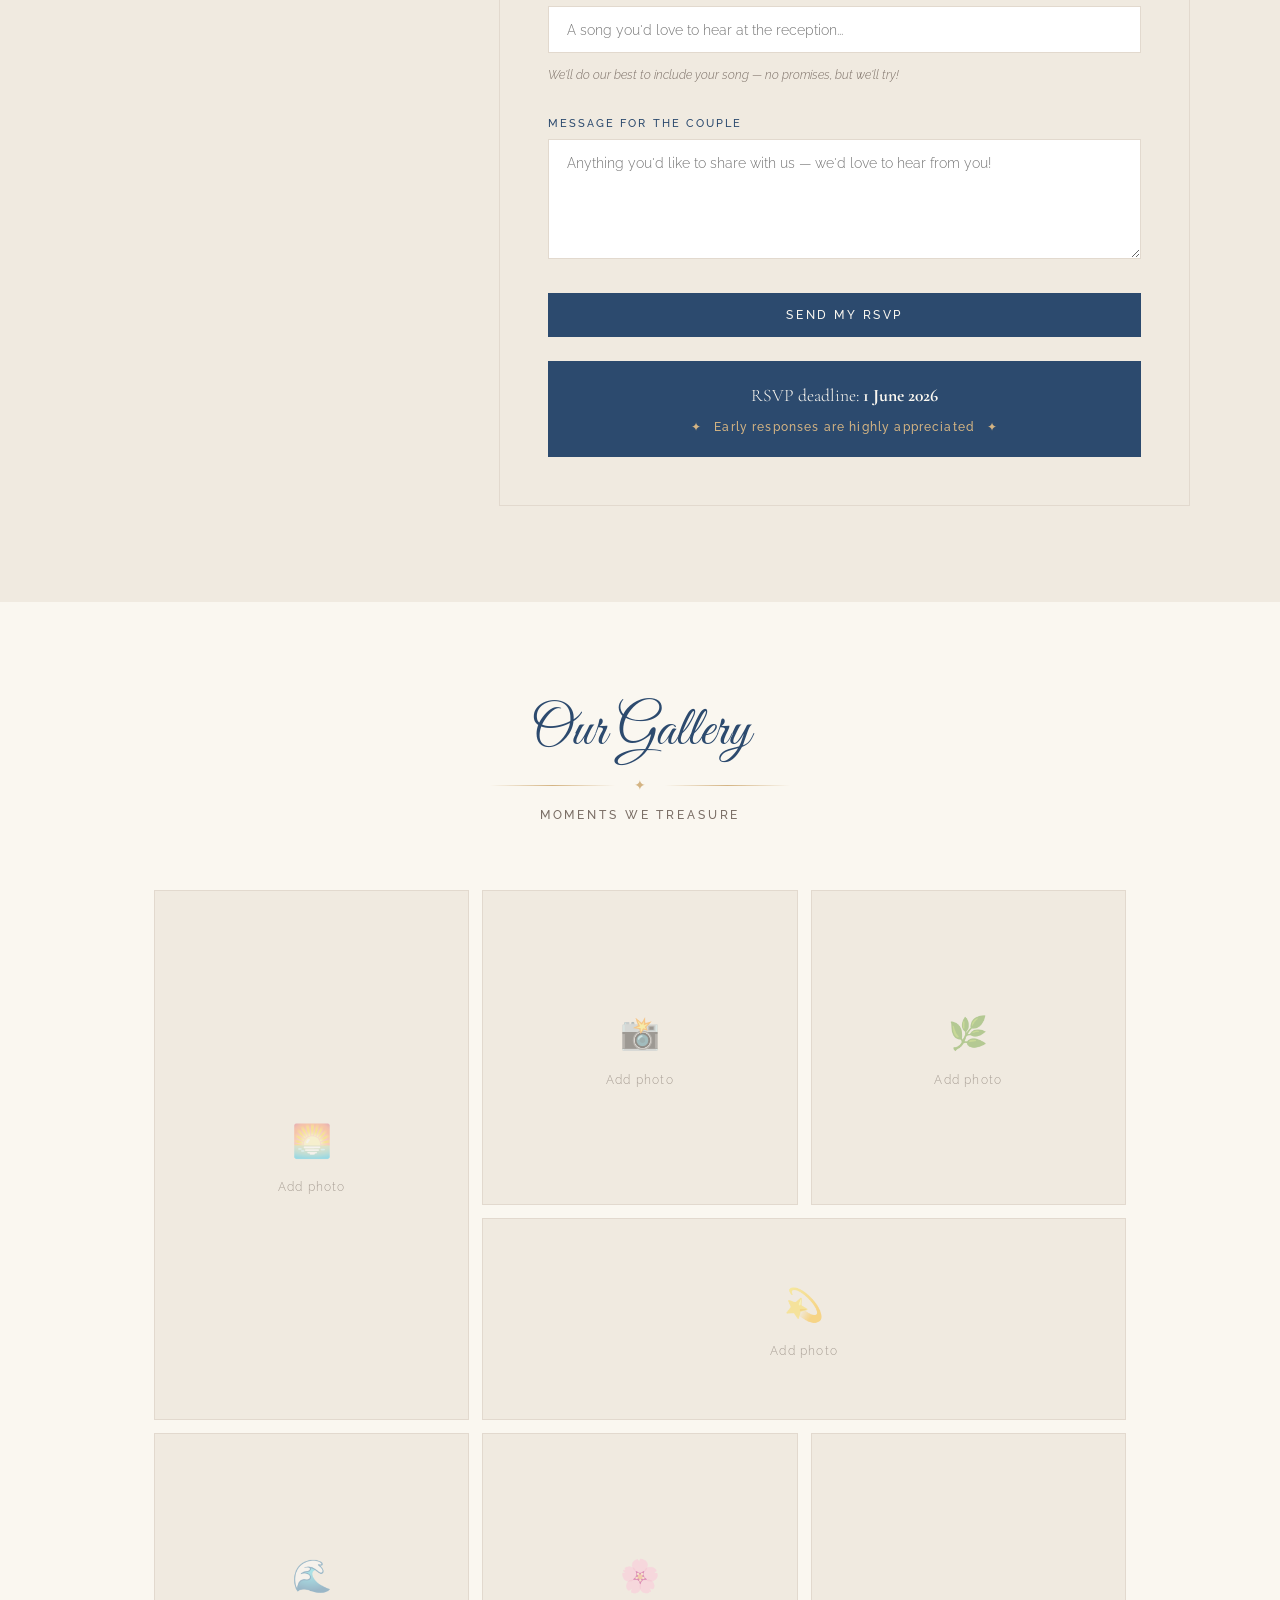
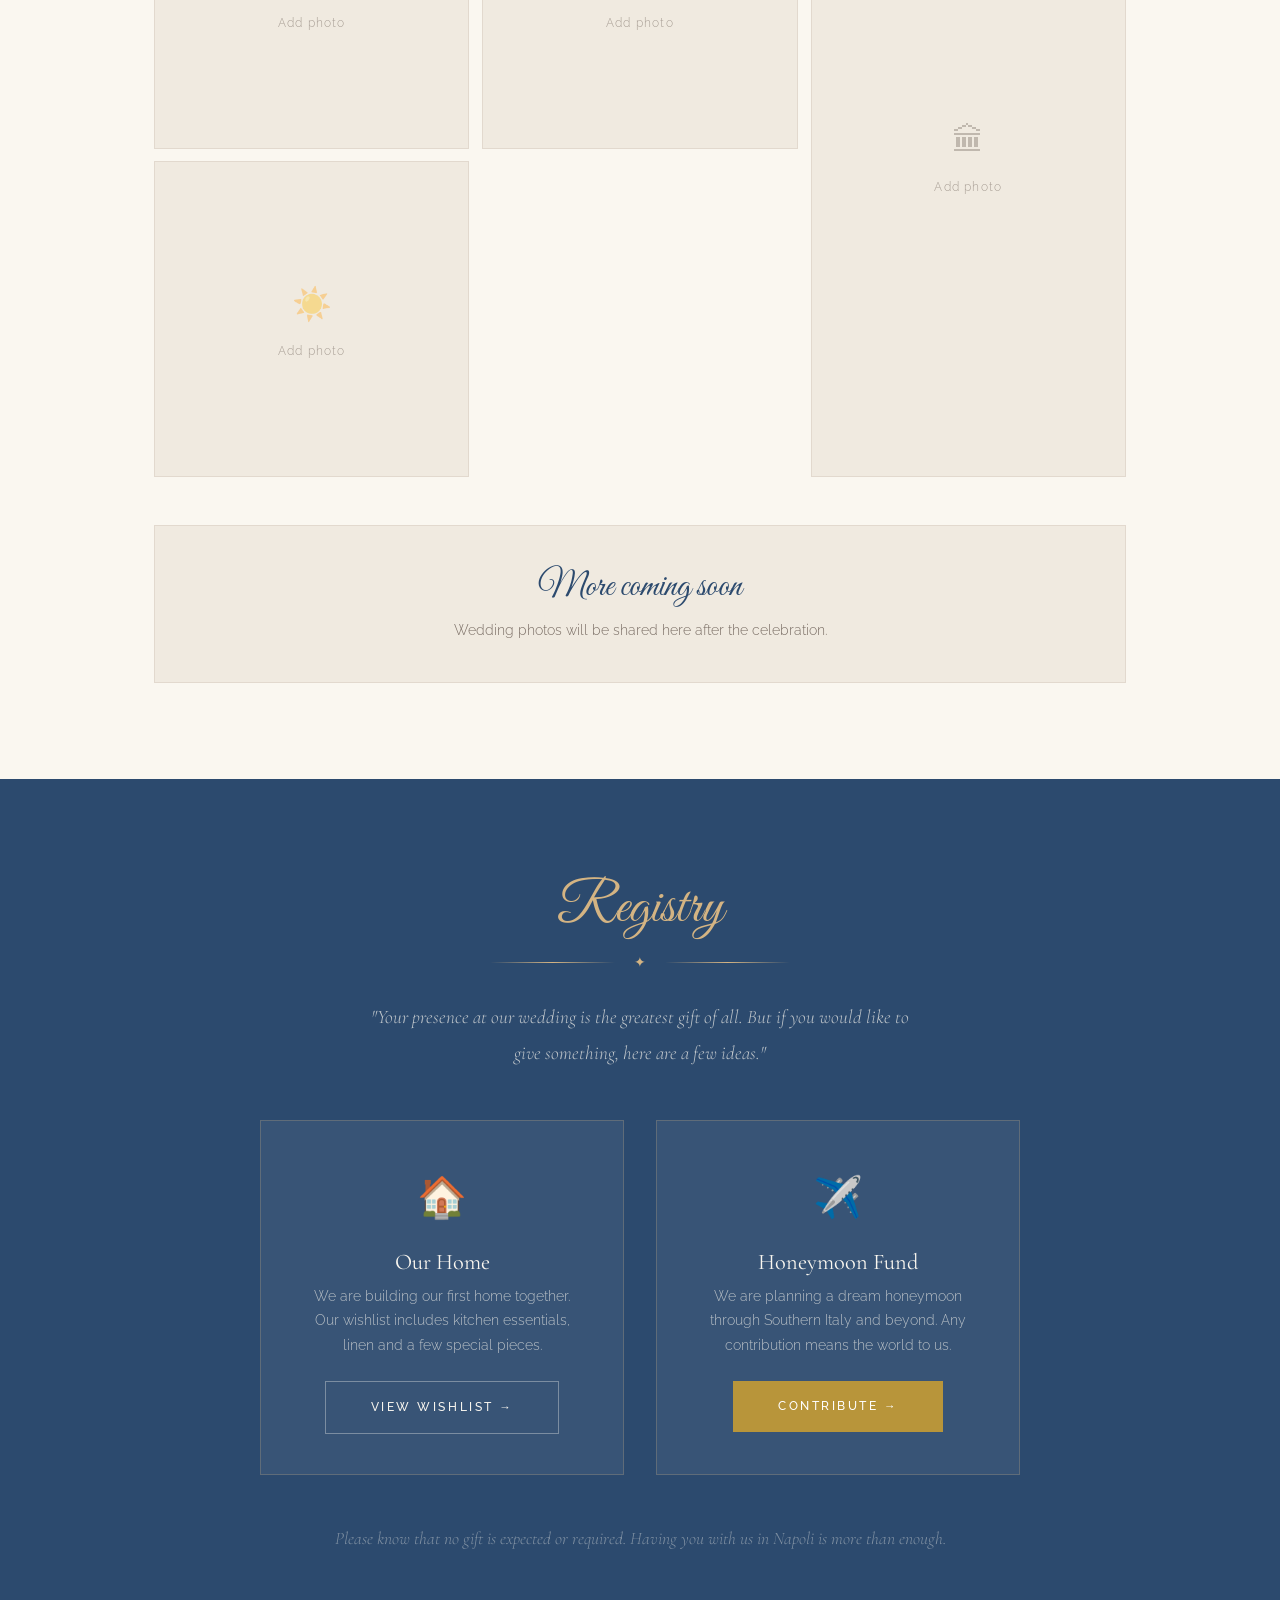
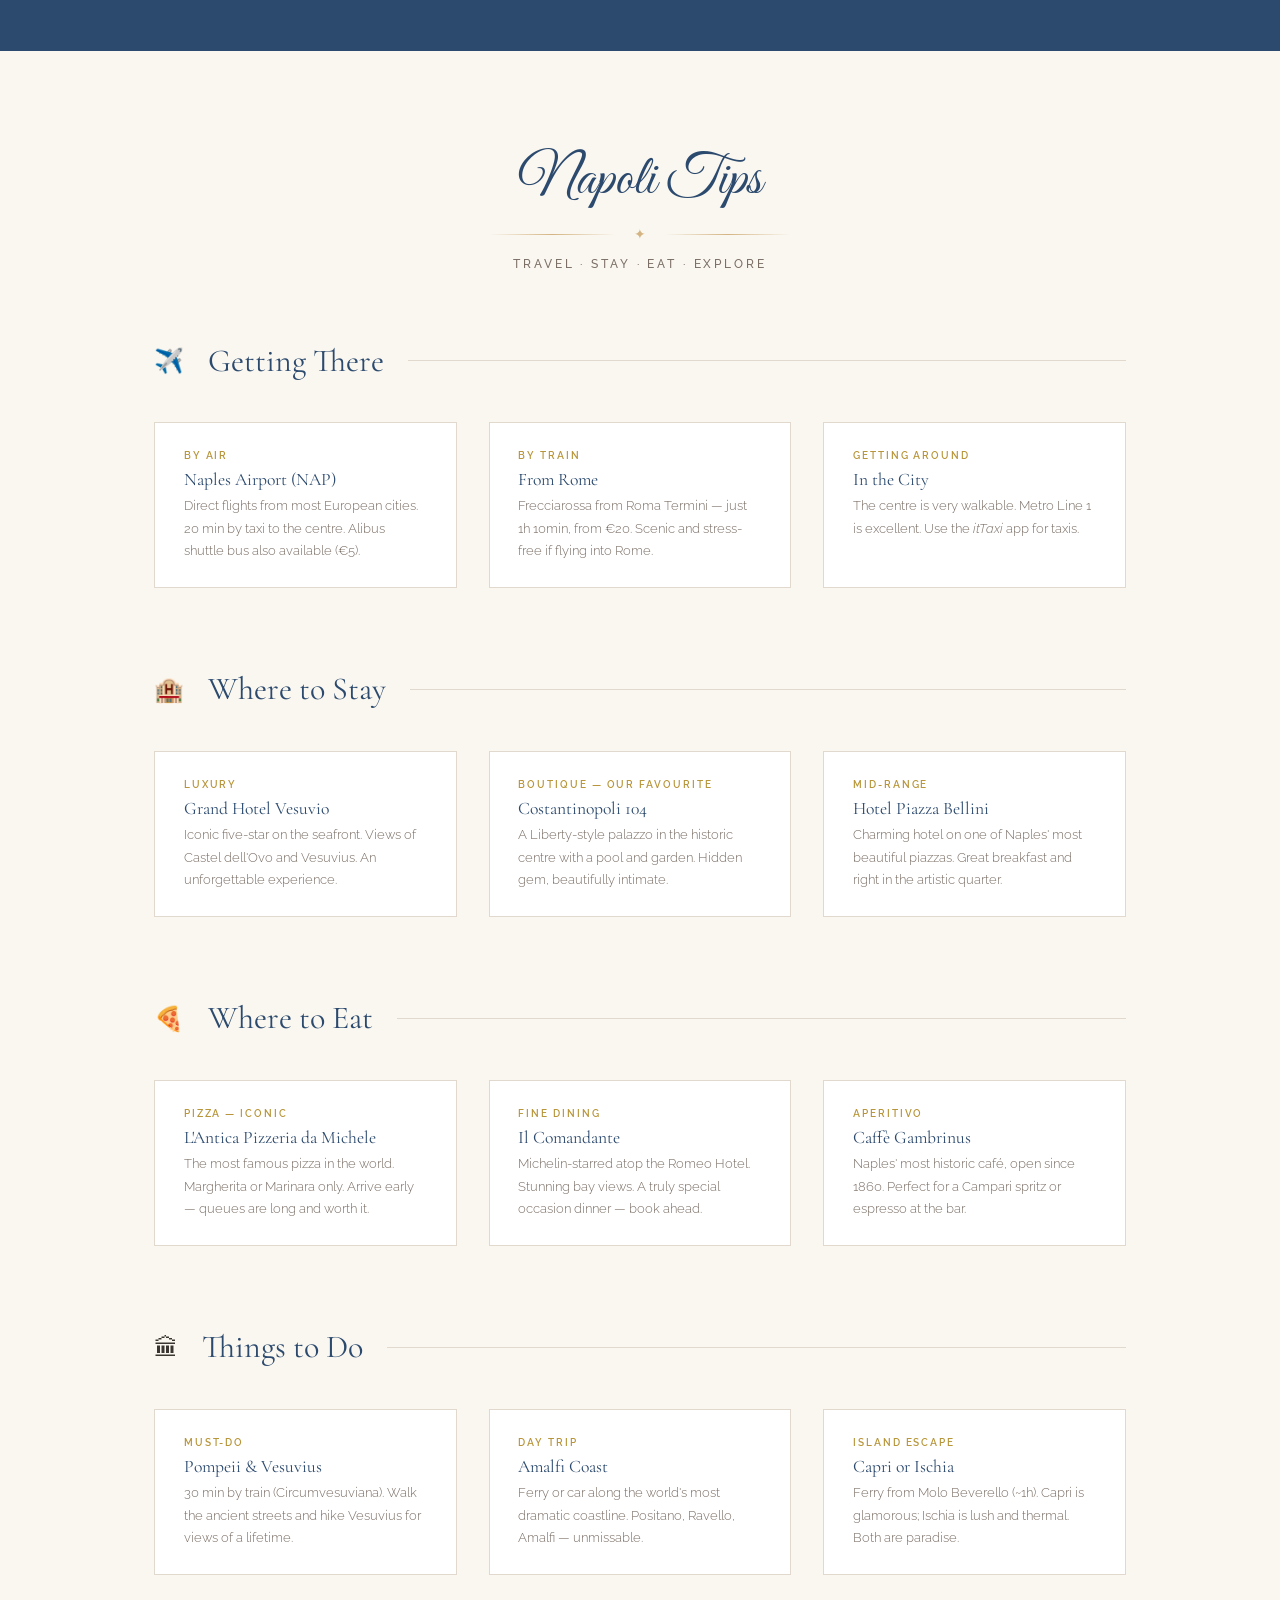
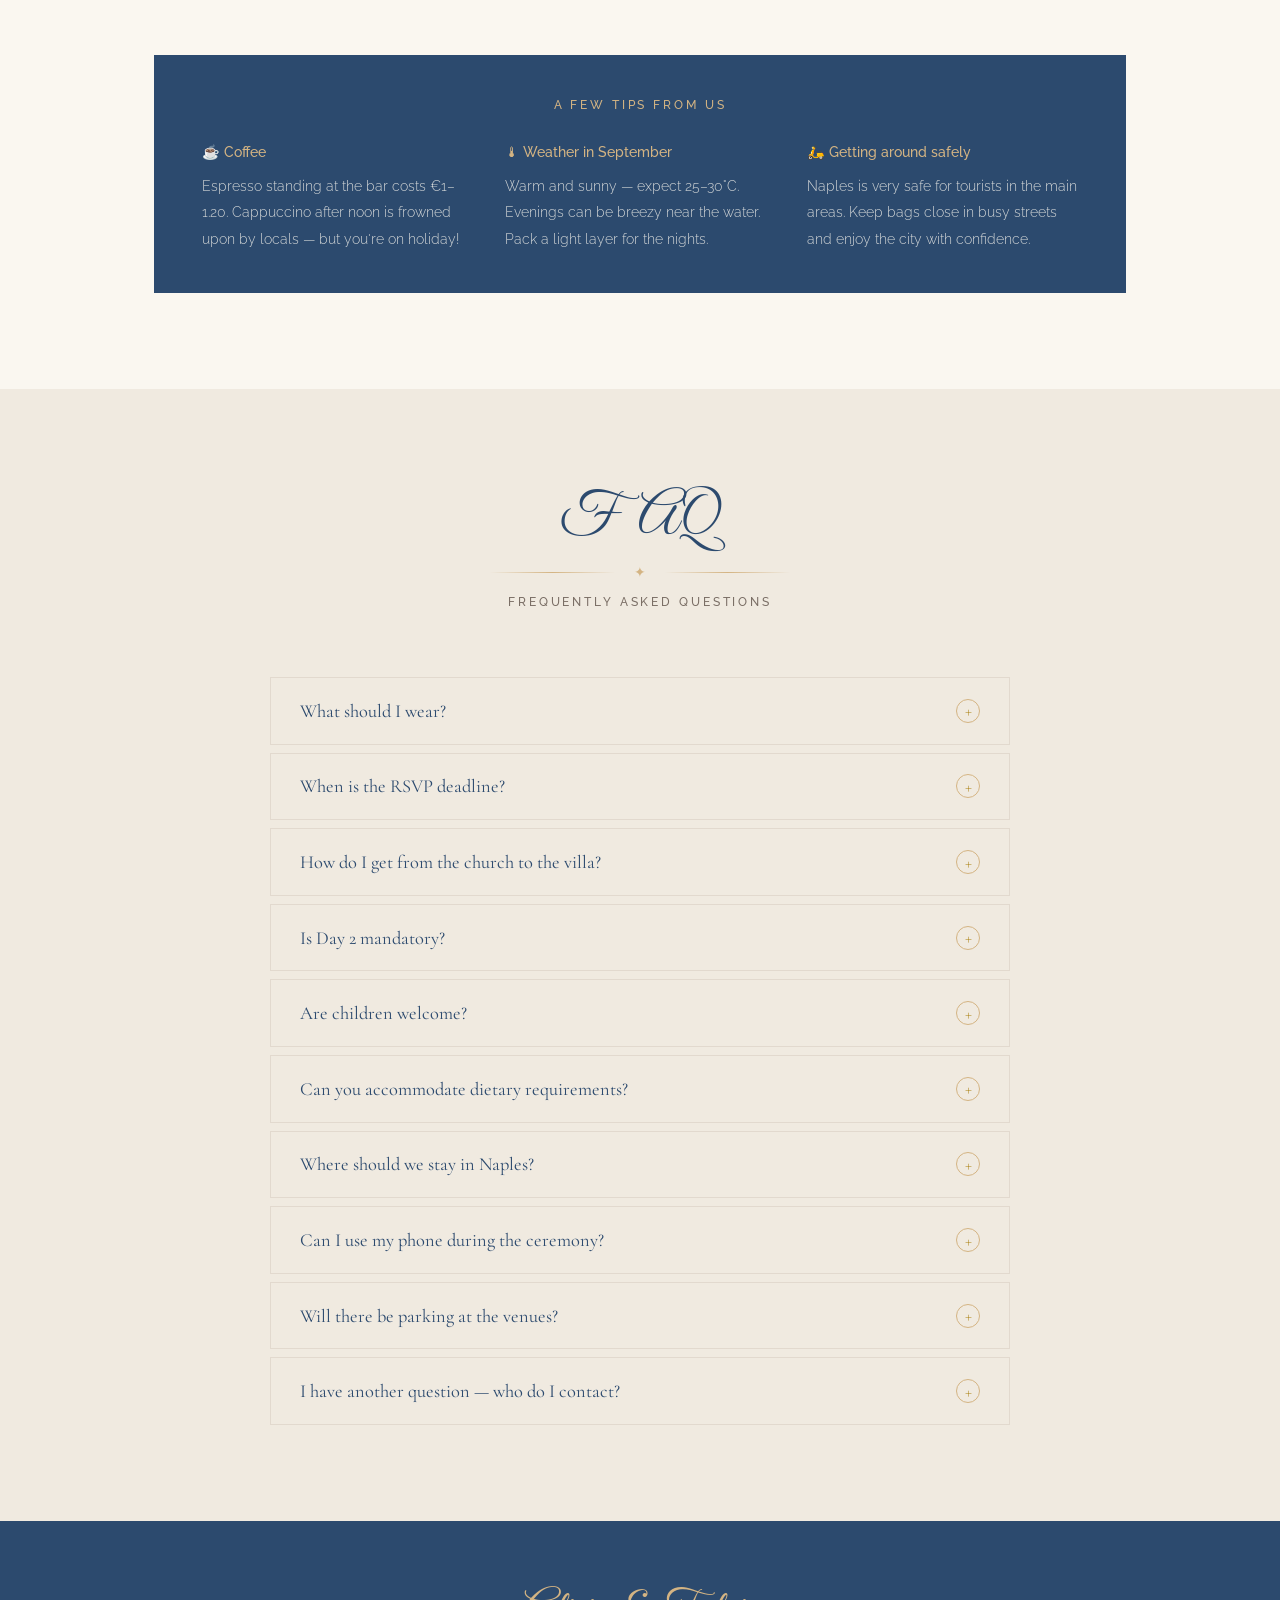
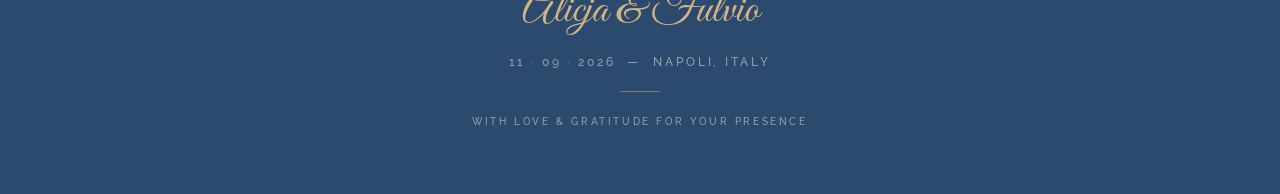
==== commit d4524ba9: "Rebuild as single-page site with simplified details and FAQ accordion" ====
--- a/index.html
+++ b/index.html
@@ -3,45 +3,111 @@
 <head>
   <meta charset="UTF-8" />
   <meta name="viewport" content="width=device-width, initial-scale=1.0" />
-  <title>Alicja & Fulvio — 11 · 09 · 2026 — Napoli</title>
-  <meta name="description" content="Join us to celebrate the wedding of Alicja & Fulvio in beautiful Napoli, Italy — September 11, 2026." />
+  <title>Alicja &amp; Fulvio — 11 · 09 · 2026 — Napoli</title>
+  <meta name="description" content="Join us to celebrate the wedding of Alicja & Fulvio in beautiful Napoli — 11 September 2026." />
   <link rel="preconnect" href="https://fonts.googleapis.com" />
   <link rel="preconnect" href="https://fonts.gstatic.com" crossorigin />
   <link rel="stylesheet" href="css/style.css" />
+  <style>
+    /* ── single-page guest name fields ── */
+    .guest-names-section {
+      background: var(--cream);
+      border: 1px solid var(--ivory-dark);
+      padding: 1.5rem;
+      display: flex;
+      flex-direction: column;
+      gap: 0.8rem;
+      margin-bottom: 1.6rem;
+    }
+    .guest-name-row {
+      display: grid;
+      grid-template-columns: 90px 1fr;
+      gap: 0.8rem;
+      align-items: center;
+    }
+    .guest-name-label {
+      font-size: 0.68rem;
+      letter-spacing: 0.15em;
+      text-transform: uppercase;
+      font-weight: 600;
+      color: var(--navy);
+    }
+    .guest-count-controls {
+      display: flex;
+      align-items: center;
+      gap: 0.8rem;
+    }
+    .guest-count-display {
+      font-family: 'Cormorant Garamond', serif;
+      font-size: 1.5rem;
+      color: var(--navy);
+      min-width: 2ch;
+      text-align: center;
+    }
+    .deadline-banner {
+      background: var(--navy);
+      color: var(--cream);
+      padding: 1.2rem 1.5rem;
+      margin-top: 1.5rem;
+      text-align: center;
+    }
+    .deadline-banner .deadline-main { font-family: 'Cormorant Garamond', serif; font-size: 1.1rem; margin-bottom: 0.3rem; }
+    .deadline-banner .deadline-sub  { font-size: 0.72rem; letter-spacing: 0.1em; color: var(--gold-light); font-weight: 500; }
+
+    /* ── tip cards condensed ── */
+    .tip-card {
+      background: var(--white);
+      border: 1px solid var(--ivory-dark);
+      padding: 1.5rem 1.8rem;
+    }
+    .tip-card-tag {
+      font-size: 0.6rem;
+      letter-spacing: 0.2em;
+      text-transform: uppercase;
+      font-weight: 600;
+      color: var(--gold);
+      display: block;
+      margin-bottom: 0.3rem;
+    }
+    .tip-card h4 { font-size: 1.1rem; color: var(--navy); margin-bottom: 0.3rem; }
+    .tip-card p  { font-size: 0.83rem; color: var(--text-light); line-height: 1.7; }
+
+    /* ── section anchors offset for sticky nav ── */
+    section[id] { scroll-margin-top: 80px; }
+  </style>
 </head>
 <body>
 
-  <!-- ── Navigation ─────────────────────────────────────── -->
+  <!-- ════════════════════════════════════════════════════════
+       NAVIGATION
+  ═════════════════════════════════════════════════════════ -->
   <nav class="nav">
-    <a href="index.html" class="nav-logo">A &amp; F</a>
+    <a href="#home" class="nav-logo">A &amp; F</a>
     <ul class="nav-links">
-      <li><a href="index.html"           class="active">Home</a></li>
-      <li><a href="details.html">Details</a></li>
-      <li><a href="rsvp.html">RSVP</a></li>
-      <li><a href="gallery.html">Gallery</a></li>
-      <li><a href="registry.html">Registry</a></li>
-      <li><a href="recommendations.html">Tips</a></li>
+      <li><a href="#home">Home</a></li>
+      <li><a href="#details">Details</a></li>
+      <li><a href="#rsvp">RSVP</a></li>
+      <li><a href="#gallery">Gallery</a></li>
+      <li><a href="#registry">Registry</a></li>
+      <li><a href="#tips">Tips</a></li>
+      <li><a href="#faq">FAQ</a></li>
     </ul>
     <button class="nav-toggle" aria-label="Open menu">
       <span></span><span></span><span></span>
     </button>
   </nav>
 
-  <!-- ── Hero ───────────────────────────────────────────── -->
-  <section class="hero">
+  <!-- ════════════════════════════════════════════════════════
+       HOME — Hero
+  ═════════════════════════════════════════════════════════ -->
+  <section id="home" class="hero">
     <div class="hero-frame">
       <span class="hero-eyebrow">You are cordially invited</span>
-
       <span class="hero-names">Alicja &amp; Fulvio</span>
-
-      <div class="ornament" style="margin-bottom:1.2rem;">
-        <span class="ornament-icon">✦</span>
-      </div>
-
+      <div class="ornament" style="margin-bottom:1.2rem;"><span class="ornament-icon">✦</span></div>
       <p class="hero-date">11 &nbsp;·&nbsp; 09 &nbsp;·&nbsp; 2026</p>
       <p class="hero-location">Napoli, Italy</p>
 
-      <!-- Countdown -->
       <div class="hero-countdown" id="countdown">
         <div class="countdown-unit">
           <span class="countdown-number" id="countdown-days">—</span>
@@ -65,8 +131,8 @@
       </div>
 
       <div class="hero-actions">
-        <a href="rsvp.html" class="btn btn-primary">RSVP Now</a>
-        <a href="details.html" class="btn btn-outline">View Details</a>
+        <a href="#rsvp" class="btn btn-primary">RSVP Now</a>
+        <a href="#details" class="btn btn-outline">View Details</a>
       </div>
     </div>
 
@@ -76,95 +142,756 @@
     </div>
   </section>
 
-  <!-- ── Intro quote strip ──────────────────────────────── -->
+  <!-- Intro quote strip -->
   <div class="intro-strip">
     <p>
       "There is only one happiness in this life, to love and be loved."
-      <br />
-      <small style="font-size:0.85rem; letter-spacing:0.15em; opacity:0.6;">— George Sand</small>
+      <br /><small style="font-size:0.85rem; letter-spacing:0.15em; opacity:0.6;">— George Sand</small>
     </p>
   </div>
 
-  <!-- ── Quick info cards ───────────────────────────────── -->
-  <div class="quick-info">
-    <div class="grid-4">
-
-      <div class="info-card fade-in">
-        <span class="info-card-icon">🗓</span>
-        <h3>The Date</h3>
-        <p>Friday, 11 September 2026</p>
-        <a href="details.html" class="btn btn-outline" style="font-size:0.68rem;">Details</a>
-      </div>
-
-      <div class="info-card fade-in">
-        <span class="info-card-icon">📍</span>
-        <h3>The Venue</h3>
-        <p>Napoli, Campania<br />Southern Italy</p>
-        <a href="details.html" class="btn btn-outline" style="font-size:0.68rem;">Directions</a>
-      </div>
-
-      <div class="info-card fade-in">
-        <span class="info-card-icon">✉️</span>
-        <h3>RSVP</h3>
-        <p>Please respond by<br />1 June 2026</p>
-        <a href="rsvp.html" class="btn btn-primary" style="font-size:0.68rem;">Confirm Now</a>
-      </div>
-
-      <div class="info-card fade-in">
-        <span class="info-card-icon">🌿</span>
-        <h3>Explore Napoli</h3>
-        <p>Hotels, restaurants<br />& local tips</p>
-        <a href="recommendations.html" class="btn btn-outline" style="font-size:0.68rem;">Discover</a>
+  <!-- ════════════════════════════════════════════════════════
+       DETAILS — Day 1 & Day 2
+  ═════════════════════════════════════════════════════════ -->
+  <section id="details">
+    <div class="sp-section">
+
+      <div class="section-title section-center fade-in">
+        <span class="script" style="font-size:3.5rem;">The Details</span>
+        <div class="ornament" style="max-width:300px; margin:0.5rem auto 0;"><span class="ornament-icon">✦</span></div>
+        <p class="caps" style="color:var(--text-light); margin-top:0.5rem;">11 · 09 · 2026 &nbsp;—&nbsp; Napoli, Italy</p>
+      </div>
+
+      <!-- ── Day 1 ── -->
+      <div class="day-header fade-in">
+        <h2>Day 1 <span style="font-family:'Great Vibes',cursive; font-size:1.8rem; font-weight:400; padding-left:0.5rem;">Friday, 11 September</span></h2>
+      </div>
+
+      <div class="grid-2" style="align-items:start; gap:4rem; margin-bottom:5rem;">
+
+        <div class="timeline fade-in">
+
+          <div class="timeline-item">
+            <div class="timeline-dot"></div>
+            <p class="timeline-time">15:00</p>
+            <h3 class="timeline-title">Guests Arrive at the Church</h3>
+            <p class="timeline-desc">
+              Please be seated at <strong>Chiesa Santa Maria del Faro a Marechiaro</strong> by 15:15.
+              Doors open from 15:00.
+              <br /><a href="https://maps.google.com/?q=Chiesa+Santa+Maria+del+Faro+a+Marechiaro+Napoli"
+                 target="_blank" rel="noopener"
+                 style="font-size:0.78rem; color:var(--navy); text-decoration:underline; text-underline-offset:3px;">
+                Open in Google Maps →
+              </a>
+            </p>
+          </div>
+
+          <div class="timeline-item">
+            <div class="timeline-dot"></div>
+            <p class="timeline-time">15:30</p>
+            <h3 class="timeline-title">The Ceremony</h3>
+            <p class="timeline-desc">A ceremony in the luminous church of Marechiaro, overlooking the sea. Conducted in Italian and English.</p>
+          </div>
+
+          <div class="timeline-item">
+            <div class="timeline-dot"></div>
+            <p class="timeline-time">17:00</p>
+            <h3 class="timeline-title">Arrival at Villa Doria D'Angri</h3>
+            <p class="timeline-desc">
+              Guests are welcomed with aperitivo, Prosecco and canapés on the panoramic terrace.
+              <br /><a href="https://maps.google.com/?q=Villa+Doria+d%27Angri+Napoli"
+                 target="_blank" rel="noopener"
+                 style="font-size:0.78rem; color:var(--navy); text-decoration:underline; text-underline-offset:3px;">
+                Open in Google Maps →
+              </a>
+            </p>
+          </div>
+
+          <div class="timeline-item">
+            <div class="timeline-dot"></div>
+            <p class="timeline-time">18:30</p>
+            <h3 class="timeline-title">Cocktail Hour</h3>
+            <p class="timeline-desc">Drinks, light bites and the golden Neapolitan sunset over the Bay of Naples and Mount Vesuvius.</p>
+          </div>
+
+          <div class="timeline-item">
+            <div class="timeline-dot"></div>
+            <p class="timeline-time">20:00</p>
+            <h3 class="timeline-title">Wedding Dinner</h3>
+            <p class="timeline-desc">A grand Neapolitan dinner — long tables, seasonal cuisine, fine wines and heartfelt toasts under the stars.</p>
+          </div>
+
+          <div class="timeline-item">
+            <div class="timeline-dot"></div>
+            <p class="timeline-time">22:00</p>
+            <h3 class="timeline-title">First Dance &amp; Celebrations</h3>
+            <p class="timeline-desc">First dance, cake cutting, and an evening of music, laughter and dancing.</p>
+          </div>
+
+          <div class="timeline-item">
+            <div class="timeline-dot"></div>
+            <p class="timeline-time">00:30</p>
+            <h3 class="timeline-title">End of Evening</h3>
+            <p class="timeline-desc">Transfers available back to city-centre hotels. <em>Arrivederci — until tomorrow!</em></p>
+          </div>
+
+        </div>
+
+        <!-- Info card -->
+        <div style="position:sticky; top:7rem;" class="fade-in">
+          <div class="card">
+            <p class="caps" style="color:var(--gold); margin-bottom:1rem;">Good to Know — Day 1</p>
+            <div style="display:flex; flex-direction:column; gap:1rem;">
+              <div>
+                <p style="font-weight:500; font-size:0.88rem; color:var(--navy); margin-bottom:0.2rem;">Dress code</p>
+                <p style="font-size:0.85rem; color:var(--text-light);">Formal elegance. Men: suit required, tie optional. Women: long dress.</p>
+              </div>
+              <div style="height:1px; background:var(--ivory-dark);"></div>
+              <div>
+                <p style="font-weight:500; font-size:0.88rem; color:var(--navy); margin-bottom:0.2rem;">Colours</p>
+                <p style="font-size:0.85rem; color:var(--text-light);">Creams, dusty blues, sage, terracotta, warm golds. Please avoid all-white and all-black.</p>
+              </div>
+              <div style="height:1px; background:var(--ivory-dark);"></div>
+              <div>
+                <p style="font-weight:500; font-size:0.88rem; color:var(--navy); margin-bottom:0.2rem;">Unplugged ceremony</p>
+                <p style="font-size:0.85rem; color:var(--text-light);">Phones away during the vows — our photographer will capture every moment.</p>
+              </div>
+              <div style="height:1px; background:var(--ivory-dark);"></div>
+              <div>
+                <p style="font-weight:500; font-size:0.88rem; color:var(--navy); margin-bottom:0.2rem;">Getting between venues</p>
+                <p style="font-size:0.85rem; color:var(--text-light);">Church to villa by taxi, approx. 15–20 min. We recommend booking in advance.</p>
+              </div>
+              <div style="height:1px; background:var(--ivory-dark);"></div>
+              <div>
+                <p style="font-weight:500; font-size:0.88rem; color:var(--navy); margin-bottom:0.2rem;">Cobblestones</p>
+                <p style="font-size:0.85rem; color:var(--text-light);">Stiletto heels can struggle — block heels or wedges are a stylish and comfortable choice.</p>
+              </div>
+            </div>
+          </div>
+        </div>
+
+      </div>
+
+      <!-- ── Day 2 ── -->
+      <div class="day-header fade-in">
+        <h2>Day 2 <span style="font-family:'Great Vibes',cursive; font-size:1.8rem; font-weight:400; padding-left:0.5rem;">Saturday, 12 September</span></h2>
+      </div>
+
+      <div class="grid-2" style="align-items:start; gap:4rem;">
+
+        <div class="timeline fade-in">
+
+          <div class="timeline-item">
+            <div class="timeline-dot"></div>
+            <p class="timeline-time">14:00</p>
+            <h3 class="timeline-title">Lido Time — Baia delle Rocce Verdi</h3>
+            <p class="timeline-desc">
+              A beautiful lido on the Posillipo coast — crystal water, sun and good company.
+              Bring your swimsuit!
+              <br /><a href="https://maps.google.com/?q=Baia+delle+Rocce+Verdi+Napoli"
+                 target="_blank" rel="noopener"
+                 style="font-size:0.78rem; color:var(--navy); text-decoration:underline; text-underline-offset:3px;">
+                Open in Google Maps →
+              </a>
+            </p>
+          </div>
+
+          <div class="timeline-item">
+            <div class="timeline-dot"></div>
+            <p class="timeline-time">18:00</p>
+            <h3 class="timeline-title">Pizza After-Party — Nonno's Garden</h3>
+            <p class="timeline-desc">An informal gathering at the family garden — pizza, laughter and the last golden light of the weekend.</p>
+          </div>
+
+          <div class="timeline-item">
+            <div class="timeline-dot"></div>
+            <p class="timeline-time">23:00</p>
+            <h3 class="timeline-title">Arrivederci</h3>
+            <p class="timeline-desc">End of celebrations. Thank you for being part of our story — we love you all.</p>
+          </div>
+
+        </div>
+
+        <div class="fade-in">
+          <div class="card" style="background:var(--navy); border-color:var(--navy-light);">
+            <p class="script" style="font-size:2rem; color:var(--gold-light); display:block; margin-bottom:0.6rem;">Day 2 is optional</p>
+            <p style="font-size:0.88rem; color:rgba(250,247,240,0.75); line-height:1.9; margin-bottom:1rem;">
+              Day 2 is relaxed and joyful. Dress code: linen &amp; beach cocktail — easy, breezy and beautiful. Bring a swimsuit!
+            </p>
+            <p style="font-size:0.88rem; color:rgba(250,247,240,0.75); line-height:1.9;">
+              Please let us know on your RSVP if you'll join us — it helps us plan the lido space and pizza!
+            </p>
+            <a href="#rsvp" class="btn btn-gold" style="margin-top:1.5rem;">RSVP for Day 2</a>
+          </div>
+        </div>
+
       </div>
 
     </div>
+  </section>
+
+  <!-- ════════════════════════════════════════════════════════
+       RSVP
+  ═════════════════════════════════════════════════════════ -->
+  <section id="rsvp">
+    <div class="sp-section-ivory">
+      <div style="max-width:1100px; margin:0 auto;">
+
+        <div class="section-title section-center fade-in">
+          <span class="script" style="font-size:3.5rem;">RSVP</span>
+          <div class="ornament" style="max-width:300px; margin:0.5rem auto 0;"><span class="ornament-icon">✦</span></div>
+          <p class="caps" style="color:var(--text-light); margin-top:0.5rem;">Please respond by 1 June 2026</p>
+        </div>
+
+        <div class="rsvp-layout">
+
+          <!-- Aside -->
+          <aside class="rsvp-aside fade-in">
+            <span class="script">Join Us</span>
+            <p>We are so excited to celebrate with you in beautiful Napoli. Please fill in the form to let us know you're coming!</p>
+
+            <div class="rsvp-info-item"><span class="rsvp-info-icon">⛪</span><span>Chiesa Santa Maria del Faro a Marechiaro — 15:30</span></div>
+            <div class="rsvp-info-item"><span class="rsvp-info-icon">🏛</span><span>Villa Doria D'Angri — from 17:00</span></div>
+            <div class="rsvp-info-item"><span class="rsvp-info-icon">✉️</span><span>Deadline: <strong>1 June 2026</strong></span></div>
+
+            <div style="background:var(--white); border:1px solid var(--ivory-dark); border-left:3px solid var(--gold); padding:1rem 1.2rem; margin-top:1rem;">
+              <p style="font-size:0.78rem; color:var(--navy); font-weight:600; margin-bottom:0.3rem;">Early responses are highly appreciated</p>
+              <p style="font-size:0.78rem; color:var(--text-light); line-height:1.7;">Confirming early helps us plan catering, seating and logistics. Thank you!</p>
+            </div>
+
+            <div style="height:1px; background:var(--ivory-dark); margin:2rem 0;"></div>
+            <p style="font-size:0.82rem; color:var(--text-light); line-height:1.9;">
+              Questions? Reach us at<br />
+              <a href="mailto:alicja.fulvio.wedding@gmail.com" style="color:var(--navy); font-weight:500;">alicja.fulvio.wedding@gmail.com</a>
+            </p>
+          </aside>
+
+          <!-- Form -->
+          <div class="fade-in">
+            <div class="rsvp-form" id="rsvp-form-wrapper">
+              <h3>Your RSVP</h3>
+              <p class="form-subtitle">All fields marked * are required.</p>
+
+              <form id="rsvp-form" novalidate>
+
+                <p class="form-section-label">About You</p>
+
+                <div class="form-row">
+                  <div class="form-group">
+                    <label for="name">Full Name *</label>
+                    <input type="text" id="name" name="name" placeholder="e.g. Maria Rossi" required autocomplete="name" />
+                  </div>
+                  <div class="form-group">
+                    <label for="email">Email Address *</label>
+                    <input type="email" id="email" name="email" placeholder="your@email.com" required autocomplete="email" />
+                  </div>
+                </div>
+
+                <div class="form-group">
+                  <label for="phone">Phone Number *</label>
+                  <input type="tel" id="phone" name="phone" placeholder="+39 123 456 7890" required autocomplete="tel" />
+                </div>
+
+                <p class="form-section-label">How Many Guests Are You Bringing?</p>
+
+                <div class="form-group" style="margin-bottom:0.8rem;">
+                  <label>Total guests (including yourself) *</label>
+                  <div class="guest-count-controls">
+                    <button type="button" id="guests-decrease" class="btn btn-outline" style="padding:0.55rem 1rem; font-size:1.1rem; line-height:1;">−</button>
+                    <span class="guest-count-display" id="guests-display">1</span>
+                    <button type="button" id="guests-increase" class="btn btn-outline" style="padding:0.55rem 1rem; font-size:1.1rem; line-height:1;">+</button>
+                    <input type="hidden" id="guests" name="guests" value="1" />
+                  </div>
+                </div>
+
+                <div class="guest-names-section" id="guest-names-section">
+                  <p style="font-size:0.72rem; letter-spacing:0.1em; text-transform:uppercase; font-weight:600; color:var(--navy); margin-bottom:0.4rem;">Full name of each guest *</p>
+                  <div id="guest-name-fields"></div>
+                </div>
+
+                <p class="form-section-label">Which Days Will You Join Us?</p>
+
+                <div class="attendance-cards">
+                  <div class="attendance-card" data-day="1">
+                    <input type="checkbox" name="day1" value="yes" />
+                    <p class="attendance-card-day">Day 1 — Friday 11 Sept</p>
+                    <p class="attendance-card-title">Ceremony &amp; Dinner</p>
+                    <p class="attendance-card-desc">Church 15:30 · Villa Doria D'Angri 17:00 · Until 00:30</p>
+                  </div>
+                  <div class="attendance-card" data-day="2">
+                    <input type="checkbox" name="day2" value="yes" />
+                    <p class="attendance-card-day">Day 2 — Saturday 12 Sept</p>
+                    <p class="attendance-card-title">Lido &amp; Pizza Party</p>
+                    <p class="attendance-card-desc">Baia delle Rocce Verdi 14:00 · Nonno's garden 18:00 · Until 23:00</p>
+                  </div>
+                </div>
+
+                <p class="form-section-label">Dietary Requirements</p>
+
+                <div class="form-group" style="margin-bottom:0.5rem;">
+                  <label>Select all that apply</label>
+                  <div class="dietary-chips">
+                    <span class="chip" data-value="none">None</span>
+                    <span class="chip" data-value="vegetarian">Vegetarian</span>
+                    <span class="chip" data-value="vegan">Vegan</span>
+                    <span class="chip" data-value="gluten-free">Gluten-free</span>
+                    <span class="chip" data-value="dairy-free">Dairy-free</span>
+                    <span class="chip" data-value="halal">Halal</span>
+                    <span class="chip" data-value="kosher">Kosher</span>
+                    <span class="chip" data-value="nut-allergy">Nut allergy</span>
+                    <span class="chip" data-value="shellfish-allergy">Shellfish allergy</span>
+                    <span class="chip" data-value="other">Other</span>
+                  </div>
+                </div>
+
+                <div class="form-group" id="dietary-other-group" style="display:none;">
+                  <label for="dietary-other">Please describe</label>
+                  <input type="text" id="dietary-other" name="dietary_other" placeholder="e.g. low FODMAP, no cilantro..." />
+                </div>
+
+                <p class="form-section-label">A Little Extra</p>
+
+                <div class="form-group">
+                  <label for="song">Song Request 🎶</label>
+                  <input type="text" id="song" name="song" placeholder="A song you'd love to hear at the reception..." />
+                </div>
+                <p class="form-note">We'll do our best to include your song — no promises, but we'll try!</p>
+
+                <div class="form-group">
+                  <label for="notes">Message for the Couple</label>
+                  <textarea id="notes" name="notes" placeholder="Anything you'd like to share with us — we'd love to hear from you!"></textarea>
+                </div>
+
+                <button type="submit" class="btn btn-primary" style="width:100%; margin-top:0.5rem;">Send My RSVP</button>
+
+                <div class="deadline-banner">
+                  <p class="deadline-main">RSVP deadline: <strong>1 June 2026</strong></p>
+                  <p class="deadline-sub">✦ &nbsp; Early responses are highly appreciated &nbsp; ✦</p>
+                </div>
+
+              </form>
+            </div>
+
+            <!-- Success -->
+            <div id="rsvp-success" style="display:none; text-align:center; padding:4rem 2rem; background:var(--white); border:1px solid var(--ivory-dark);">
+              <span class="script" style="font-size:3.5rem; display:block; margin-bottom:1rem; color:var(--navy);">Thank you!</span>
+              <div class="ornament" style="max-width:300px; margin:0 auto 2rem;"><span class="ornament-icon">✦</span></div>
+              <p style="font-family:'Cormorant Garamond',serif; font-size:1.3rem; font-weight:300; font-style:italic; color:var(--text-light); margin-bottom:1.5rem; line-height:1.9;">
+                We've received your RSVP, <span class="success-name"></span>!<br />
+                We can't wait to celebrate with you in Napoli.
+              </p>
+              <a href="#tips" class="btn btn-outline">Explore Napoli →</a>
+            </div>
+
+          </div>
+        </div>
+
+      </div>
+    </div>
+  </section>
+
+  <!-- ════════════════════════════════════════════════════════
+       GALLERY
+  ═════════════════════════════════════════════════════════ -->
+  <section id="gallery">
+    <div class="sp-section">
+
+      <div class="section-title section-center fade-in">
+        <span class="script" style="font-size:3.5rem;">Our Gallery</span>
+        <div class="ornament" style="max-width:300px; margin:0.5rem auto 0;"><span class="ornament-icon">✦</span></div>
+        <p class="caps" style="color:var(--text-light); margin-top:0.5rem;">Moments we treasure</p>
+      </div>
+
+      <!--
+        HOW TO ADD PHOTOS:
+        1. Place image files in the /img/ folder
+        2. Replace placeholder divs with:
+           <div class="gallery-item" data-src="img/photo.jpg" data-alt="Caption">
+             <img src="img/photo.jpg" alt="Caption" loading="lazy" />
+           </div>
+        3. Add class="gallery-item tall" to span 2 rows
+        4. Add class="gallery-item wide" to span 2 columns
+      -->
+      <div class="gallery-grid fade-in">
+        <div class="gallery-item tall">
+          <div class="gallery-placeholder"><span class="gallery-placeholder-icon">🌅</span><span class="gallery-placeholder-text">Add photo</span></div>
+        </div>
+        <div class="gallery-item">
+          <div class="gallery-placeholder"><span class="gallery-placeholder-icon">📸</span><span class="gallery-placeholder-text">Add photo</span></div>
+        </div>
+        <div class="gallery-item">
+          <div class="gallery-placeholder"><span class="gallery-placeholder-icon">🌿</span><span class="gallery-placeholder-text">Add photo</span></div>
+        </div>
+        <div class="gallery-item wide">
+          <div class="gallery-placeholder"><span class="gallery-placeholder-icon">💫</span><span class="gallery-placeholder-text">Add photo</span></div>
+        </div>
+        <div class="gallery-item">
+          <div class="gallery-placeholder"><span class="gallery-placeholder-icon">🌊</span><span class="gallery-placeholder-text">Add photo</span></div>
+        </div>
+        <div class="gallery-item">
+          <div class="gallery-placeholder"><span class="gallery-placeholder-icon">🌸</span><span class="gallery-placeholder-text">Add photo</span></div>
+        </div>
+        <div class="gallery-item tall">
+          <div class="gallery-placeholder"><span class="gallery-placeholder-icon">🏛</span><span class="gallery-placeholder-text">Add photo</span></div>
+        </div>
+        <div class="gallery-item">
+          <div class="gallery-placeholder"><span class="gallery-placeholder-icon">☀️</span><span class="gallery-placeholder-text">Add photo</span></div>
+        </div>
+      </div>
+
+      <div style="text-align:center; margin-top:3rem; padding:2.5rem; background:var(--ivory); border:1px solid var(--ivory-dark);" class="fade-in">
+        <span class="script" style="font-size:2.2rem; display:block; margin-bottom:0.6rem;">More coming soon</span>
+        <p style="font-size:0.85rem; color:var(--text-light);">Wedding photos will be shared here after the celebration.</p>
+      </div>
+
+    </div>
+  </section>
+
+  <!-- Lightbox -->
+  <div class="lightbox" id="lightbox" role="dialog" aria-modal="true">
+    <button class="lightbox-close" aria-label="Close">&times;</button>
+    <img src="" alt="" />
   </div>
 
-  <!-- ── Our story teaser ───────────────────────────────── -->
-  <div class="section" style="max-width:1100px; margin:0 auto; padding:5rem 4rem;">
-    <div style="display:grid; grid-template-columns:1fr 1fr; gap:5rem; align-items:center;">
-
-      <!-- Text -->
-      <div class="fade-in">
-        <div class="section-title" style="text-align:left; margin-bottom:2rem;">
-          <span class="script" style="font-size:3.2rem;">Our Story</span>
-          <div class="ornament" style="margin-top:0.5rem;"><span class="ornament-icon">✦</span></div>
-        </div>
-        <p style="font-family:'Cormorant Garamond',serif; font-size:1.15rem; font-weight:300; font-style:italic; color:var(--text-light); line-height:1.9; margin-bottom:1.5rem;">
-          From a chance meeting to a lifetime ahead — we are overjoyed to celebrate
-          our love in the city that stole our hearts, surrounded by family and friends
-          who have made our journey so beautiful.
+  <!-- ════════════════════════════════════════════════════════
+       REGISTRY
+  ═════════════════════════════════════════════════════════ -->
+  <section id="registry">
+    <div class="sp-section-dark">
+      <div style="max-width:1100px; margin:0 auto; text-align:center;">
+
+        <div class="section-title section-center fade-in" style="margin-bottom:1.5rem;">
+          <span class="script" style="font-size:3.5rem; color:var(--gold-light);">Registry</span>
+          <div class="ornament" style="max-width:300px; margin:0.5rem auto 0;">
+            <span class="ornament-icon" style="color:var(--gold-light);">✦</span>
+          </div>
+        </div>
+
+        <p class="fade-in" style="font-family:'Cormorant Garamond',serif; font-size:1.2rem; font-weight:300; font-style:italic; color:rgba(250,247,240,0.7); max-width:560px; margin:0 auto 3rem; line-height:1.9;">
+          "Your presence at our wedding is the greatest gift of all. But if you would like to give something, here are a few ideas."
         </p>
-        <p style="font-size:0.88rem; color:var(--text-light); line-height:1.9; margin-bottom:2rem;">
-          Napoli: where the sea meets the sky, where history breathes through every stone,
-          and where, in September 2026, we will say <em>I do</em>.
+
+        <div class="grid-2 fade-in" style="max-width:760px; margin:0 auto 3rem;">
+
+          <div class="registry-card" style="background:rgba(255,255,255,0.06); border-color:rgba(212,180,131,0.25);">
+            <div class="registry-card-icon">🏠</div>
+            <h3 style="color:var(--cream);">Our Home</h3>
+            <p style="color:rgba(250,247,240,0.65);">We are building our first home together. Our wishlist includes kitchen essentials, linen and a few special pieces.</p>
+            <a href="#" class="btn btn-outline" style="color:var(--cream); border-color:rgba(250,247,240,0.35);" target="_blank" rel="noopener">View Wishlist →</a>
+          </div>
+
+          <div class="registry-card" style="background:rgba(255,255,255,0.06); border-color:rgba(212,180,131,0.25);">
+            <div class="registry-card-icon">✈️</div>
+            <h3 style="color:var(--cream);">Honeymoon Fund</h3>
+            <p style="color:rgba(250,247,240,0.65);">We are planning a dream honeymoon through Southern Italy and beyond. Any contribution means the world to us.</p>
+            <a href="#" class="btn btn-gold" target="_blank" rel="noopener">Contribute →</a>
+          </div>
+
+        </div>
+
+        <p class="fade-in" style="font-family:'Cormorant Garamond',serif; font-size:1.1rem; font-style:italic; color:rgba(250,247,240,0.4);">
+          Please know that no gift is expected or required. Having you with us in Napoli is more than enough.
         </p>
-        <a href="details.html" class="btn btn-outline">View the Programme</a>
-      </div>
-
-      <!-- Decorative panel -->
-      <div class="fade-in" style="position:relative;">
-        <div style="background:var(--ivory); border:1px solid var(--ivory-dark); padding:3rem; text-align:center;">
-          <div class="ornament" style="margin-bottom:1.5rem;"><span class="ornament-icon">✦</span></div>
-          <p class="script" style="font-size:2.5rem; display:block; margin-bottom:1.2rem;">Save the Date</p>
-          <p style="font-family:'Cormorant Garamond',serif; font-size:1.6rem; letter-spacing:0.2em; color:var(--navy); margin-bottom:0.5rem;">
-            11 · 09 · 2026
-          </p>
-          <p class="caps" style="color:var(--text-light);">Napoli, Italy</p>
-          <div class="ornament" style="margin:1.5rem 0;"><span class="ornament-icon">✦</span></div>
-          <p style="font-family:'Cormorant Garamond',serif; font-size:1.15rem; font-style:italic; color:var(--text-light);">
-            Dress code: Elegant &amp; Mediterranean
-          </p>
-        </div>
-        <!-- Corner accents -->
-        <div style="position:absolute; top:-10px; left:-10px; width:25px; height:25px; border-top:1px solid var(--gold-light); border-left:1px solid var(--gold-light);"></div>
-        <div style="position:absolute; bottom:-10px; right:-10px; width:25px; height:25px; border-bottom:1px solid var(--gold-light); border-right:1px solid var(--gold-light);"></div>
-      </div>
-
+
+      </div>
     </div>
-  </div>
-
-  <!-- ── Footer ─────────────────────────────────────────── -->
+  </section>
+
+  <!-- ════════════════════════════════════════════════════════
+       TIPS — condensed
+  ═════════════════════════════════════════════════════════ -->
+  <section id="tips">
+    <div class="sp-section">
+
+      <div class="section-title section-center fade-in">
+        <span class="script" style="font-size:3.5rem;">Napoli Tips</span>
+        <div class="ornament" style="max-width:300px; margin:0.5rem auto 0;"><span class="ornament-icon">✦</span></div>
+        <p class="caps" style="color:var(--text-light); margin-top:0.5rem;">Travel · Stay · Eat · Explore</p>
+      </div>
+
+      <!-- Getting there -->
+      <div class="rec-section fade-in">
+        <div class="rec-section-header">
+          <span class="rec-section-icon">✈️</span>
+          <h2>Getting There</h2>
+        </div>
+        <div class="grid-3">
+          <div class="tip-card">
+            <span class="tip-card-tag">By Air</span>
+            <h4>Naples Airport (NAP)</h4>
+            <p>Direct flights from most European cities. 20 min by taxi to the centre. Alibus shuttle bus also available (€5).</p>
+          </div>
+          <div class="tip-card">
+            <span class="tip-card-tag">By Train</span>
+            <h4>From Rome</h4>
+            <p>Frecciarossa from Roma Termini — just 1h 10min, from €20. Scenic and stress-free if flying into Rome.</p>
+          </div>
+          <div class="tip-card">
+            <span class="tip-card-tag">Getting Around</span>
+            <h4>In the City</h4>
+            <p>The centre is very walkable. Metro Line 1 is excellent. Use the <em>itTaxi</em> app for taxis.</p>
+          </div>
+        </div>
+      </div>
+
+      <!-- Where to stay -->
+      <div class="rec-section fade-in">
+        <div class="rec-section-header">
+          <span class="rec-section-icon">🏨</span>
+          <h2>Where to Stay</h2>
+        </div>
+        <div class="grid-3">
+          <div class="tip-card">
+            <span class="tip-card-tag">Luxury</span>
+            <h4>Grand Hotel Vesuvio</h4>
+            <p>Iconic five-star on the seafront. Views of Castel dell'Ovo and Vesuvius. An unforgettable experience.</p>
+          </div>
+          <div class="tip-card">
+            <span class="tip-card-tag">Boutique — our favourite</span>
+            <h4>Costantinopoli 104</h4>
+            <p>A Liberty-style palazzo in the historic centre with a pool and garden. Hidden gem, beautifully intimate.</p>
+          </div>
+          <div class="tip-card">
+            <span class="tip-card-tag">Mid-range</span>
+            <h4>Hotel Piazza Bellini</h4>
+            <p>Charming hotel on one of Naples' most beautiful piazzas. Great breakfast and right in the artistic quarter.</p>
+          </div>
+        </div>
+      </div>
+
+      <!-- Where to eat -->
+      <div class="rec-section fade-in">
+        <div class="rec-section-header">
+          <span class="rec-section-icon">🍕</span>
+          <h2>Where to Eat</h2>
+        </div>
+        <div class="grid-3">
+          <div class="tip-card">
+            <span class="tip-card-tag">Pizza — iconic</span>
+            <h4>L'Antica Pizzeria da Michele</h4>
+            <p>The most famous pizza in the world. Margherita or Marinara only. Arrive early — queues are long and worth it.</p>
+          </div>
+          <div class="tip-card">
+            <span class="tip-card-tag">Fine dining</span>
+            <h4>Il Comandante</h4>
+            <p>Michelin-starred atop the Romeo Hotel. Stunning bay views. A truly special occasion dinner — book ahead.</p>
+          </div>
+          <div class="tip-card">
+            <span class="tip-card-tag">Aperitivo</span>
+            <h4>Caffè Gambrinus</h4>
+            <p>Naples' most historic café, open since 1860. Perfect for a Campari spritz or espresso at the bar.</p>
+          </div>
+        </div>
+      </div>
+
+      <!-- Things to do -->
+      <div class="rec-section fade-in">
+        <div class="rec-section-header">
+          <span class="rec-section-icon">🏛</span>
+          <h2>Things to Do</h2>
+        </div>
+        <div class="grid-3">
+          <div class="tip-card">
+            <span class="tip-card-tag">Must-do</span>
+            <h4>Pompeii &amp; Vesuvius</h4>
+            <p>30 min by train (Circumvesuviana). Walk the ancient streets and hike Vesuvius for views of a lifetime.</p>
+          </div>
+          <div class="tip-card">
+            <span class="tip-card-tag">Day trip</span>
+            <h4>Amalfi Coast</h4>
+            <p>Ferry or car along the world's most dramatic coastline. Positano, Ravello, Amalfi — unmissable.</p>
+          </div>
+          <div class="tip-card">
+            <span class="tip-card-tag">Island escape</span>
+            <h4>Capri or Ischia</h4>
+            <p>Ferry from Molo Beverello (~1h). Capri is glamorous; Ischia is lush and thermal. Both are paradise.</p>
+          </div>
+        </div>
+      </div>
+
+      <!-- Tips strip -->
+      <div class="fade-in" style="background:var(--navy); padding:2.5rem 3rem;">
+        <p class="caps" style="color:var(--gold-light); margin-bottom:1.5rem; text-align:center;">A Few Tips from Us</p>
+        <div class="grid-3" style="gap:2rem;">
+          <div style="color:rgba(250,247,240,0.8); font-size:0.88rem; line-height:1.9;">
+            <p style="color:var(--gold-light); font-weight:500; margin-bottom:0.4rem;">☕ Coffee</p>
+            <p>Espresso standing at the bar costs €1–1.20. Cappuccino after noon is frowned upon by locals — but you're on holiday!</p>
+          </div>
+          <div style="color:rgba(250,247,240,0.8); font-size:0.88rem; line-height:1.9;">
+            <p style="color:var(--gold-light); font-weight:500; margin-bottom:0.4rem;">🌡 Weather in September</p>
+            <p>Warm and sunny — expect 25–30°C. Evenings can be breezy near the water. Pack a light layer for the nights.</p>
+          </div>
+          <div style="color:rgba(250,247,240,0.8); font-size:0.88rem; line-height:1.9;">
+            <p style="color:var(--gold-light); font-weight:500; margin-bottom:0.4rem;">🛵 Getting around safely</p>
+            <p>Naples is very safe for tourists in the main areas. Keep bags close in busy streets and enjoy the city with confidence.</p>
+          </div>
+        </div>
+      </div>
+
+    </div>
+  </section>
+
+  <!-- ════════════════════════════════════════════════════════
+       FAQ
+  ═════════════════════════════════════════════════════════ -->
+  <section id="faq">
+    <div class="sp-section-ivory">
+      <div style="max-width:1100px; margin:0 auto;">
+
+        <div class="section-title section-center fade-in">
+          <span class="script" style="font-size:3.5rem;">FAQ</span>
+          <div class="ornament" style="max-width:300px; margin:0.5rem auto 0;"><span class="ornament-icon">✦</span></div>
+          <p class="caps" style="color:var(--text-light); margin-top:0.5rem;">Frequently asked questions</p>
+        </div>
+
+        <div class="faq-list fade-in">
+
+          <div class="faq-item">
+            <button class="faq-question">
+              What should I wear?
+              <span class="faq-icon">+</span>
+            </button>
+            <div class="faq-answer">
+              <div class="faq-answer-inner">
+                <strong>Day 1 (Ceremony &amp; Dinner):</strong> Formal elegance. Men: suit required, tie optional. Women: long dress.
+                Colours we love — creams, dusty blues, sage greens, terracotta and warm golds.
+                Please avoid all-white and all-black.<br /><br />
+                <strong>Day 2 (Lido &amp; Pizza):</strong> Linen and beach cocktail. Light, breezy and beautiful.
+                Bring a swimsuit — we'll be at the sea!
+              </div>
+            </div>
+          </div>
+
+          <div class="faq-item">
+            <button class="faq-question">
+              When is the RSVP deadline?
+              <span class="faq-icon">+</span>
+            </button>
+            <div class="faq-answer">
+              <div class="faq-answer-inner">
+                The RSVP deadline is <strong>1 June 2026</strong>. Early responses are highly appreciated as they help us plan catering,
+                seating and logistics. Late responses may not be accommodated.
+              </div>
+            </div>
+          </div>
+
+          <div class="faq-item">
+            <button class="faq-question">
+              How do I get from the church to the villa?
+              <span class="faq-icon">+</span>
+            </button>
+            <div class="faq-answer">
+              <div class="faq-answer-inner">
+                The church (Marechiaro, Posillipo) and the villa (Vomero) are approximately 15–20 minutes apart by taxi.
+                We recommend booking a taxi in advance for the journey between venues. The <strong>itTaxi</strong> app makes this easy.
+                We will share more transport information closer to the date.
+              </div>
+            </div>
+          </div>
+
+          <div class="faq-item">
+            <button class="faq-question">
+              Is Day 2 mandatory?
+              <span class="faq-icon">+</span>
+            </button>
+            <div class="faq-answer">
+              <div class="faq-answer-inner">
+                Day 2 is entirely optional. It is a relaxed and joyful continuation of the celebration — a lido afternoon
+                at Baia delle Rocce Verdi (14:00) followed by a pizza after-party in the family garden (18:00–23:00).
+                Please indicate on your RSVP whether you'll be joining us for Day 2.
+              </div>
+            </div>
+          </div>
+
+          <div class="faq-item">
+            <button class="faq-question">
+              Are children welcome?
+              <span class="faq-icon">+</span>
+            </button>
+            <div class="faq-answer">
+              <div class="faq-answer-inner">
+                Children are warmly welcome! Please include their names and count them in the guest total when you RSVP.
+                If you have any specific needs for little ones, please let us know in the notes field.
+              </div>
+            </div>
+          </div>
+
+          <div class="faq-item">
+            <button class="faq-question">
+              Can you accommodate dietary requirements?
+              <span class="faq-icon">+</span>
+            </button>
+            <div class="faq-answer">
+              <div class="faq-answer-inner">
+                Absolutely — we will do our best to accommodate all dietary needs.
+                Please select your requirements on the RSVP form. If you have a specific allergy or restriction not listed,
+                use the "Other" option to describe it. We take this very seriously.
+              </div>
+            </div>
+          </div>
+
+          <div class="faq-item">
+            <button class="faq-question">
+              Where should we stay in Naples?
+              <span class="faq-icon">+</span>
+            </button>
+            <div class="faq-answer">
+              <div class="faq-answer-inner">
+                We recommend the <strong>Chiaia</strong> or <strong>Centro Storico</strong> neighbourhoods — both beautiful,
+                safe and central. Our personal favourite is <strong>Costantinopoli 104</strong> (boutique, lovely pool).
+                For a luxury option, the <strong>Grand Hotel Vesuvio</strong> has stunning seafront views.
+                Book early — September is peak season in Naples!
+              </div>
+            </div>
+          </div>
+
+          <div class="faq-item">
+            <button class="faq-question">
+              Can I use my phone during the ceremony?
+              <span class="faq-icon">+</span>
+            </button>
+            <div class="faq-answer">
+              <div class="faq-answer-inner">
+                We kindly ask for an <strong>unplugged ceremony</strong> — please keep phones away during the vows.
+                Our photographer will capture every moment beautifully. After the ceremony, please photograph and share to your heart's content!
+              </div>
+            </div>
+          </div>
+
+          <div class="faq-item">
+            <button class="faq-question">
+              Will there be parking at the venues?
+              <span class="faq-icon">+</span>
+            </button>
+            <div class="faq-answer">
+              <div class="faq-answer-inner">
+                Parking in Naples can be challenging — we strongly recommend staying in the city centre and using taxis.
+                More specific parking information for Villa Doria D'Angri will be shared closer to the date.
+              </div>
+            </div>
+          </div>
+
+          <div class="faq-item">
+            <button class="faq-question">
+              I have another question — who do I contact?
+              <span class="faq-icon">+</span>
+            </button>
+            <div class="faq-answer">
+              <div class="faq-answer-inner">
+                Please reach out to us at <strong><a href="mailto:alicja.fulvio.wedding@gmail.com" style="color:var(--navy);">alicja.fulvio.wedding@gmail.com</a></strong>
+                and we will get back to you as soon as possible. We are so happy you're coming!
+              </div>
+            </div>
+          </div>
+
+        </div>
+      </div>
+    </div>
+  </section>
+
+  <!-- ════════════════════════════════════════════════════════
+       FOOTER
+  ═════════════════════════════════════════════════════════ -->
   <footer class="footer">
     <span class="script">Alicja &amp; Fulvio</span>
     <p class="caps">11 · 09 · 2026 &nbsp;—&nbsp; Napoli, Italy</p>
@@ -173,5 +900,61 @@
   </footer>
 
   <script src="js/main.js"></script>
+
+  <!-- ── Inline page logic ─────────────────────────────── -->
+  <script>
+    document.addEventListener('DOMContentLoaded', () => {
+
+      // Dietary "other" toggle
+      const otherChip  = document.querySelector('.chip[data-value="other"]');
+      const otherGroup = document.getElementById('dietary-other-group');
+      if (otherChip && otherGroup) {
+        new MutationObserver(() => {
+          otherGroup.style.display = otherChip.classList.contains('selected') ? 'flex' : 'none';
+        }).observe(otherChip, { attributes: true, attributeFilter: ['class'] });
+      }
+
+      // Guest counter + dynamic name fields
+      const guestsInput   = document.getElementById('guests');
+      const guestsDisplay = document.getElementById('guests-display');
+      const nameFields    = document.getElementById('guest-name-fields');
+      const decreaseBtn   = document.getElementById('guests-decrease');
+      const increaseBtn   = document.getElementById('guests-increase');
+
+      function renderNameFields(count) {
+        const existing = {};
+        nameFields.querySelectorAll('input[data-index]').forEach(inp => {
+          existing[inp.dataset.index] = inp.value;
+        });
+        nameFields.innerHTML = '';
+        for (let i = 0; i < count; i++) {
+          const row = document.createElement('div');
+          row.className = 'guest-name-row';
+          row.innerHTML = `
+            <span class="guest-name-label">${i === 0 ? 'You' : 'Guest ' + (i + 1)}</span>
+            <input type="text" name="guest_name_${i+1}" data-index="${i}" placeholder="Full name" required
+              style="background:var(--white); border:1px solid var(--ivory-dark); padding:0.7rem 1rem;
+                     font-family:'Raleway',sans-serif; font-size:0.9rem; font-weight:300; color:var(--text); outline:none; width:100%;"
+              value="${existing[i] || ''}" />`;
+          nameFields.appendChild(row);
+        }
+      }
+
+      function setGuestCount(n) {
+        guestsInput.value = n;
+        guestsDisplay.textContent = n;
+        decreaseBtn.disabled = n <= 1;
+        increaseBtn.disabled = n >= 10;
+        renderNameFields(n);
+      }
+
+      decreaseBtn.addEventListener('click', () => { const v = +guestsInput.value; if (v > 1) setGuestCount(v - 1); });
+      increaseBtn.addEventListener('click', () => { const v = +guestsInput.value; if (v < 10) setGuestCount(v + 1); });
+      setGuestCount(1);
+
+    });
+  </script>
+
+  <script src="js/rsvp.js"></script>
 </body>
 </html>
--- a/css/style.css
+++ b/css/style.css
@@ -1093,3 +1093,103 @@
   .honeymoon-fund { padding: 3rem 1.5rem; }
   .rec-section-header h2 { font-size: 1.5rem; }
 }
+
+/* ── FAQ accordion ──────────────────────────────────────── */
+.faq-list {
+  max-width: 740px;
+  margin: 0 auto;
+  display: flex;
+  flex-direction: column;
+  gap: 0.5rem;
+}
+
+.faq-item {
+  border: 1px solid var(--ivory-dark);
+  background: var(--ivory);
+  overflow: hidden;
+}
+
+.faq-question {
+  display: flex;
+  justify-content: space-between;
+  align-items: center;
+  width: 100%;
+  padding: 1.3rem 1.8rem;
+  background: none;
+  border: none;
+  cursor: pointer;
+  text-align: left;
+  gap: 1rem;
+  font-family: 'Cormorant Garamond', serif;
+  font-size: 1.15rem;
+  font-weight: 400;
+  color: var(--navy);
+  transition: background 0.2s ease;
+}
+.faq-question:hover { background: rgba(44,74,110,0.03); }
+
+.faq-icon {
+  width: 24px;
+  height: 24px;
+  border: 1px solid var(--gold-light);
+  border-radius: 50%;
+  display: flex;
+  align-items: center;
+  justify-content: center;
+  flex-shrink: 0;
+  color: var(--gold);
+  font-size: 1.1rem;
+  font-weight: 300;
+  font-family: 'Cormorant Garamond', serif;
+  transition: transform 0.3s ease, background 0.2s ease;
+}
+.faq-item.open .faq-icon {
+  transform: rotate(45deg);
+  background: var(--navy);
+  border-color: var(--navy);
+  color: var(--cream);
+}
+
+.faq-answer {
+  max-height: 0;
+  overflow: hidden;
+  transition: max-height 0.4s ease;
+}
+.faq-answer-inner {
+  padding: 0 1.8rem 1.4rem;
+  font-size: 0.9rem;
+  color: var(--text-light);
+  line-height: 1.9;
+  border-top: 1px solid var(--ivory-dark);
+  padding-top: 1rem;
+}
+.faq-answer-inner strong { color: var(--navy); font-weight: 600; }
+
+/* ── Single-page section dividers ───────────────────────── */
+.sp-section {
+  padding: 6rem 4rem;
+  max-width: 1100px;
+  margin: 0 auto;
+}
+.sp-section-full {
+  padding: 6rem 4rem;
+}
+.sp-section-dark {
+  background: var(--navy);
+  padding: 6rem 4rem;
+}
+.sp-section-ivory {
+  background: var(--ivory);
+  padding: 6rem 4rem;
+}
+
+@media (max-width: 900px) {
+  .sp-section, .sp-section-full, .sp-section-dark, .sp-section-ivory {
+    padding: 5rem 2.5rem;
+  }
+}
+@media (max-width: 640px) {
+  .sp-section, .sp-section-full, .sp-section-dark, .sp-section-ivory {
+    padding: 4rem 1.5rem;
+  }
+}
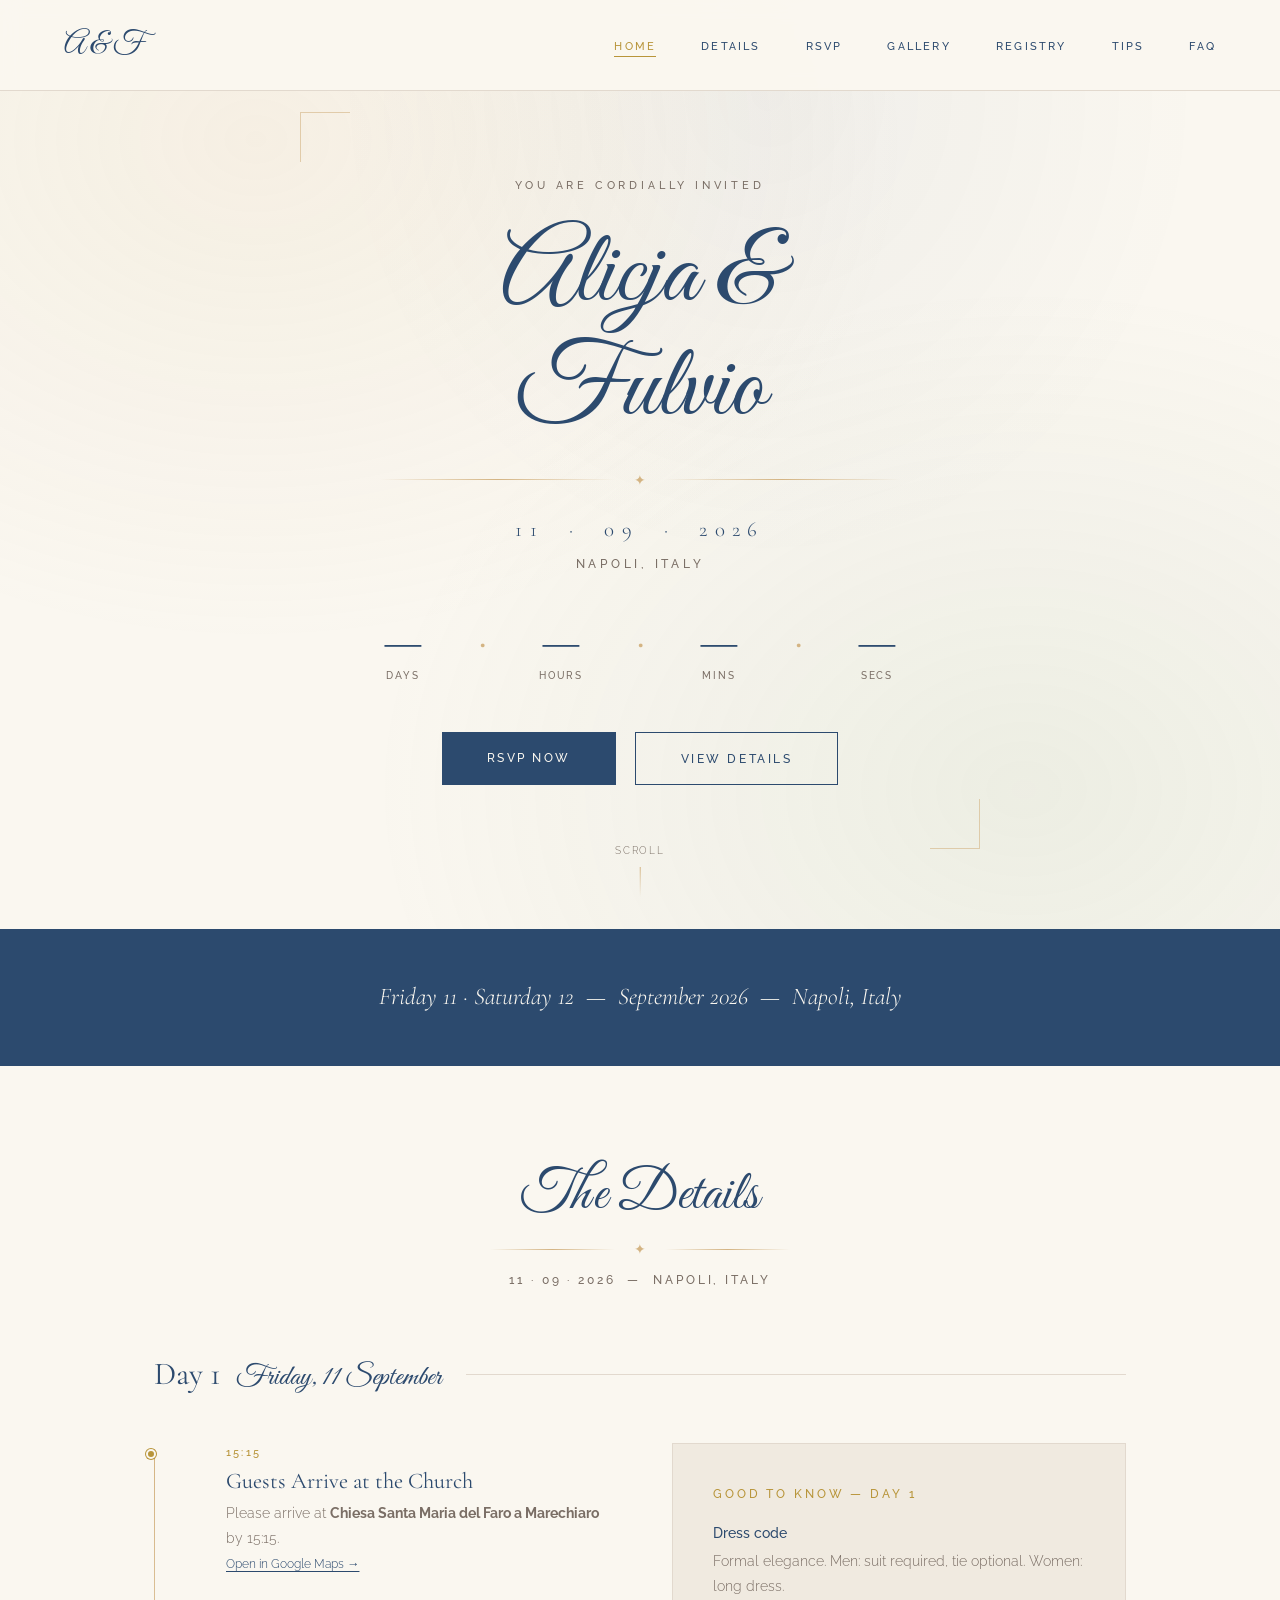
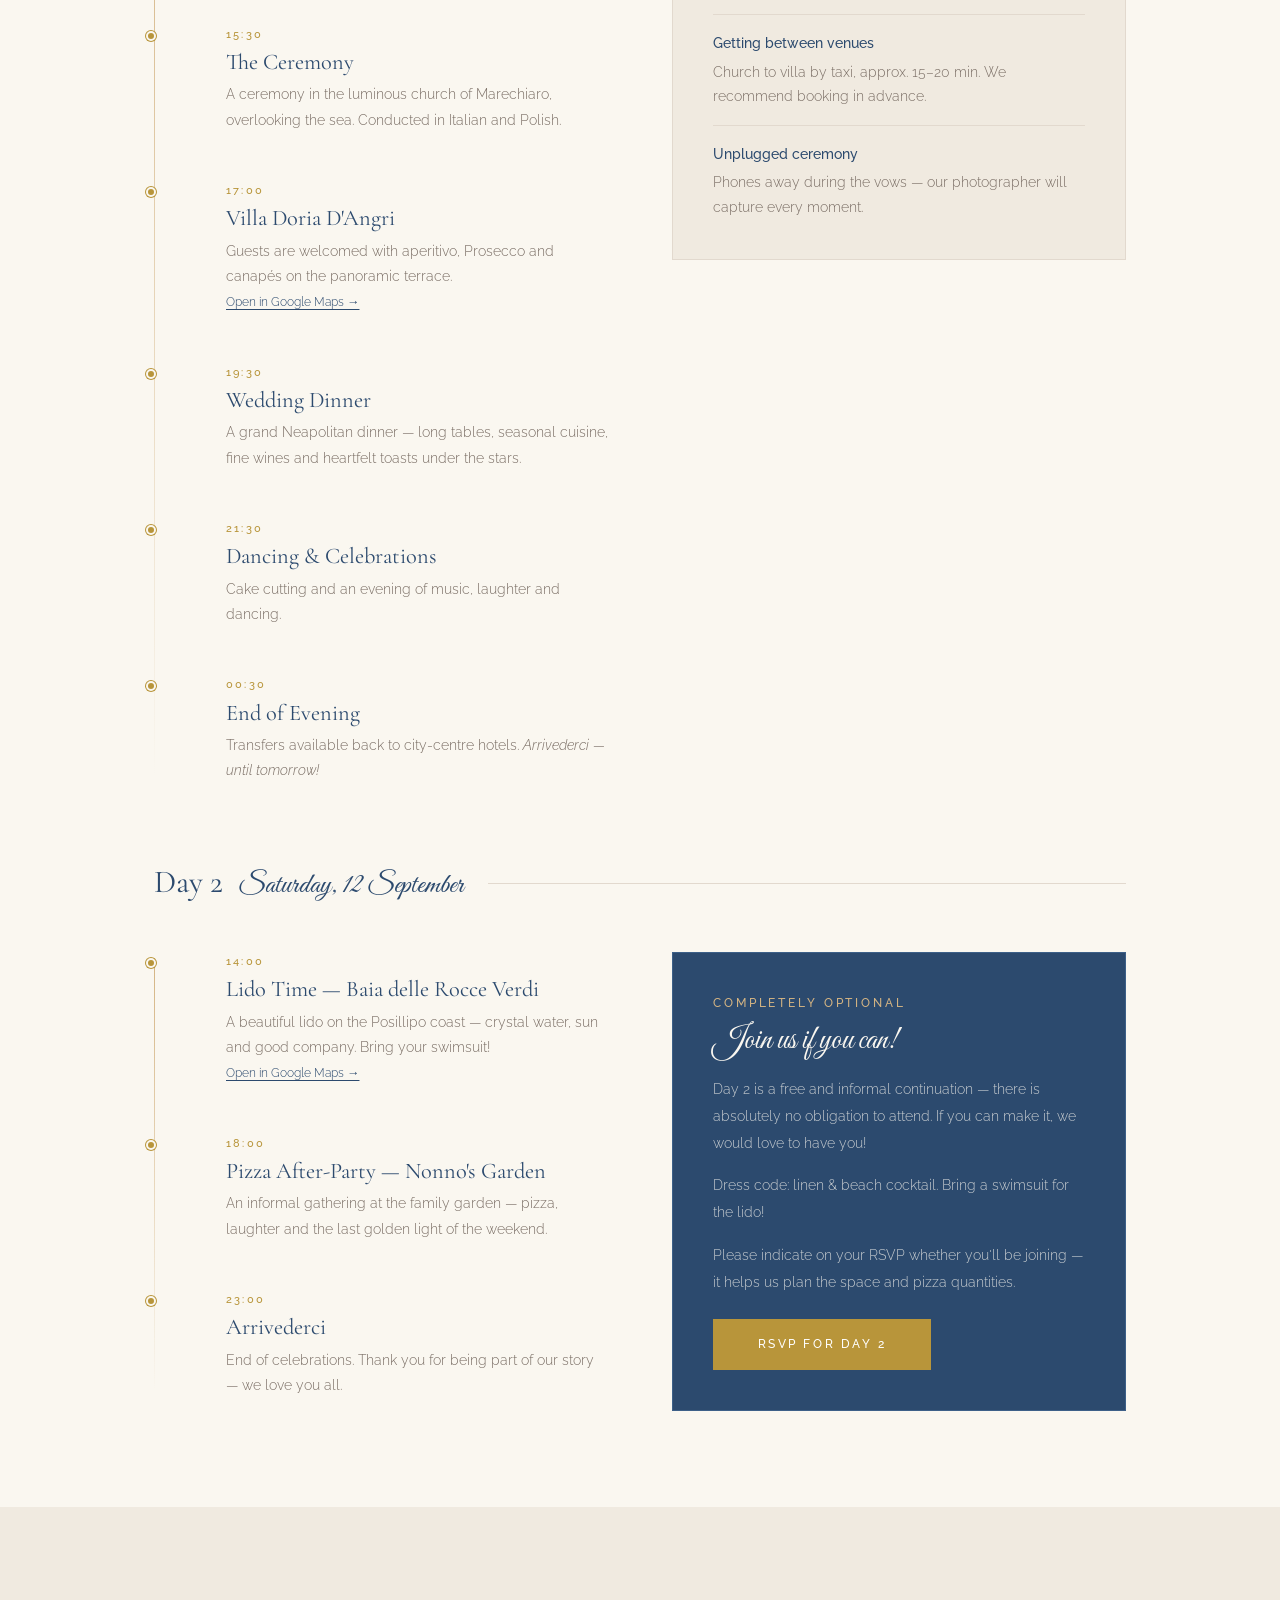
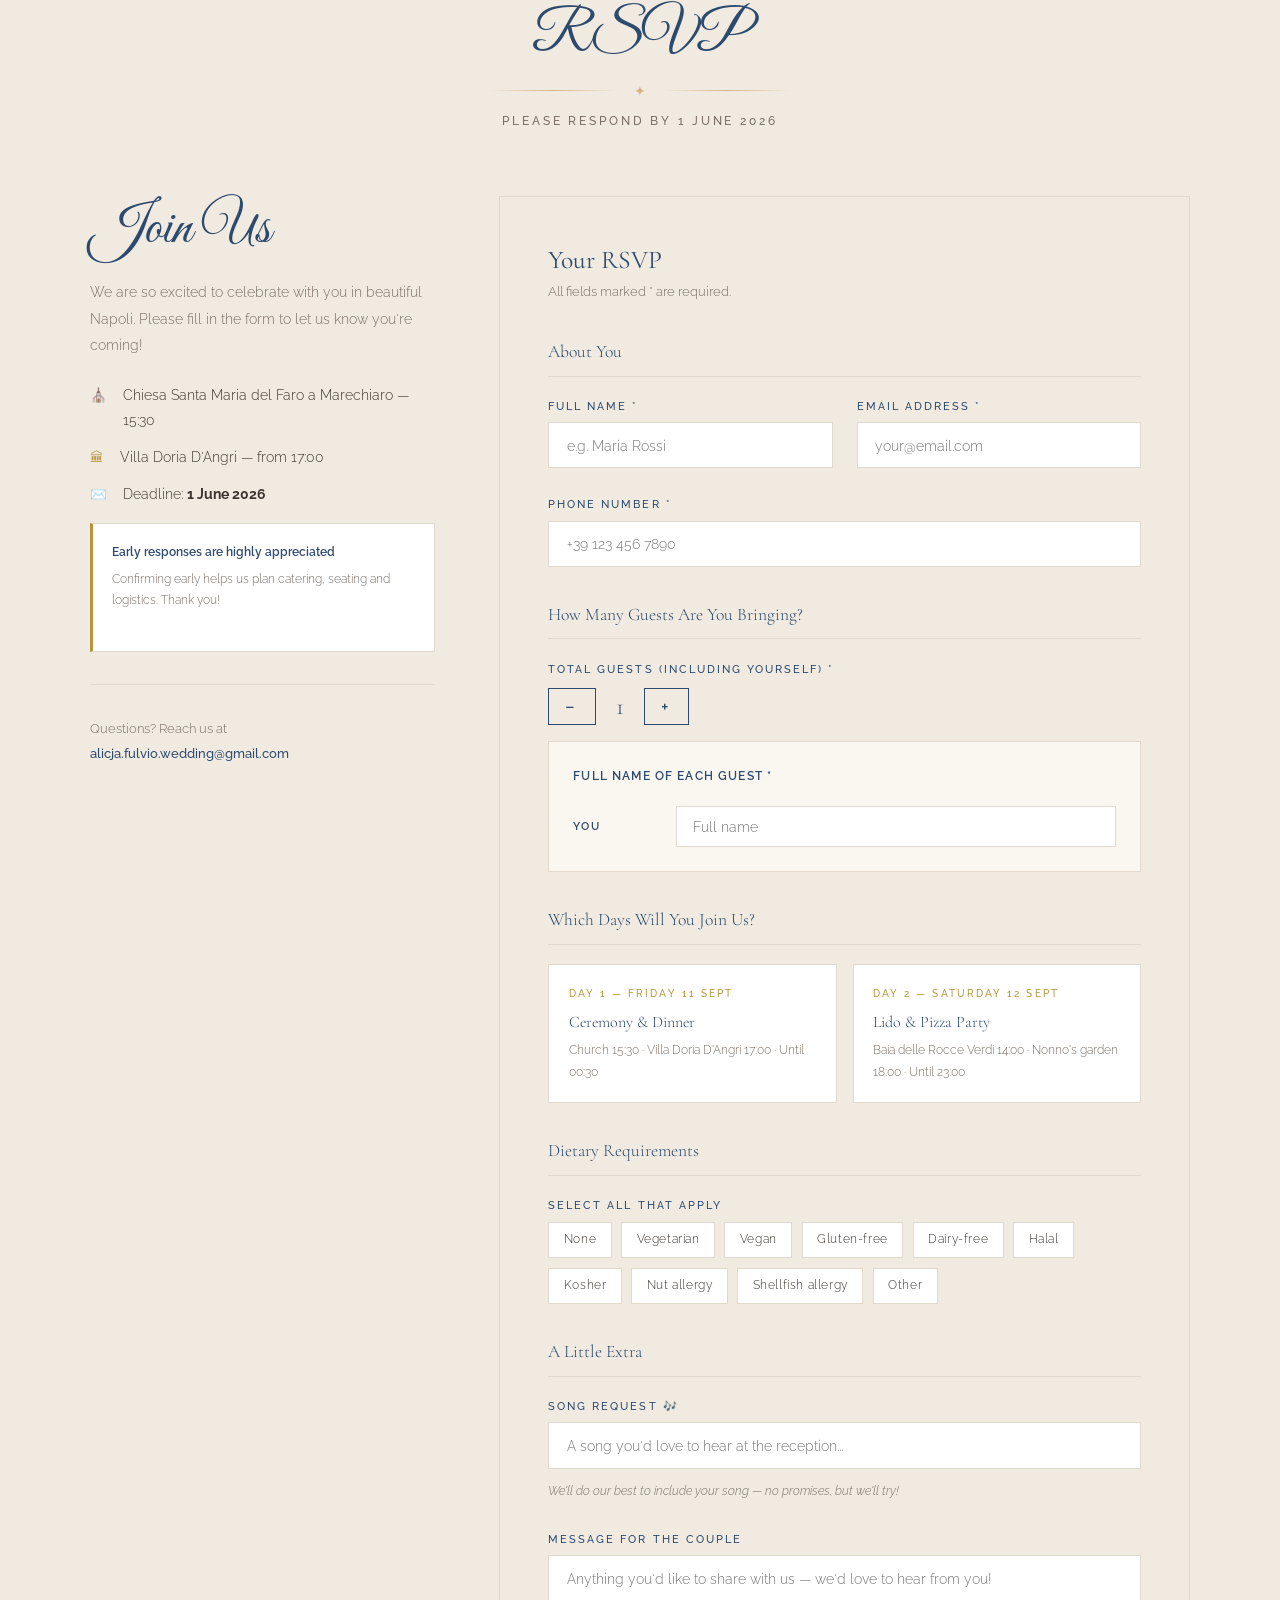
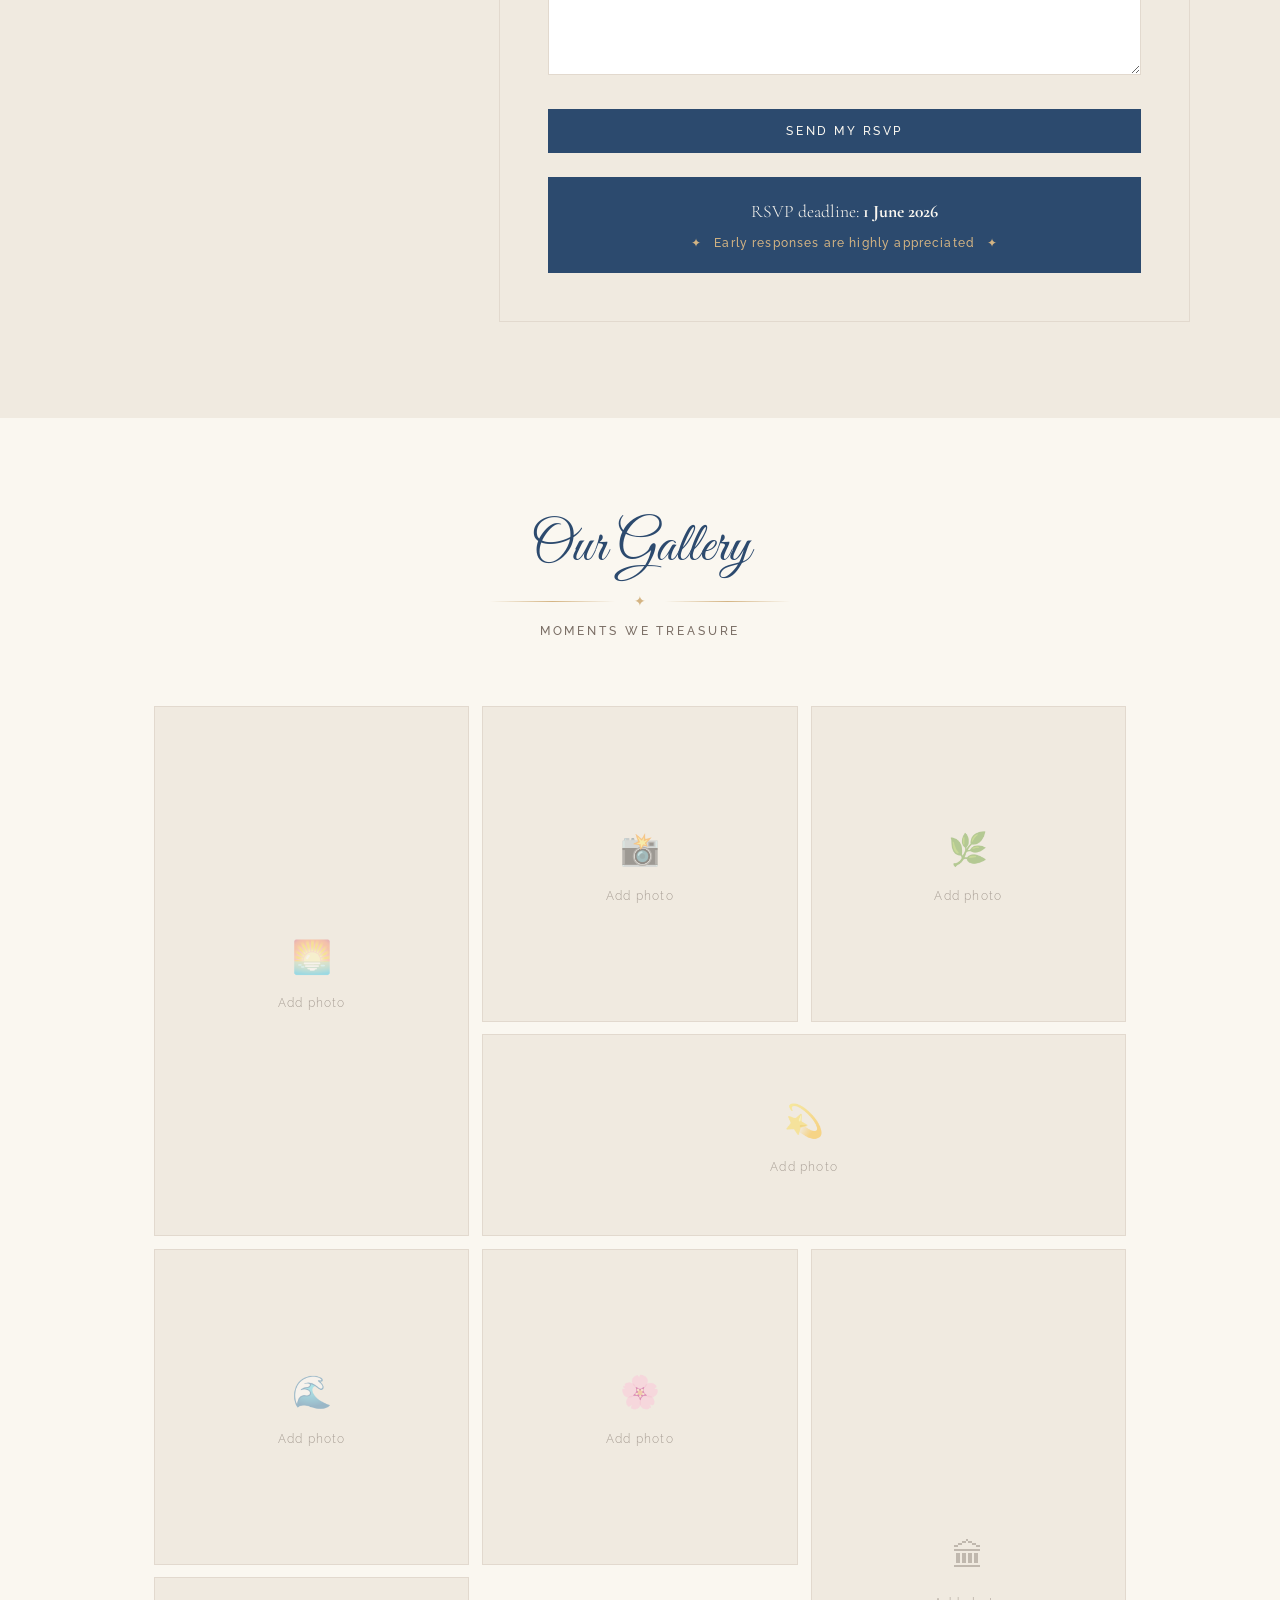
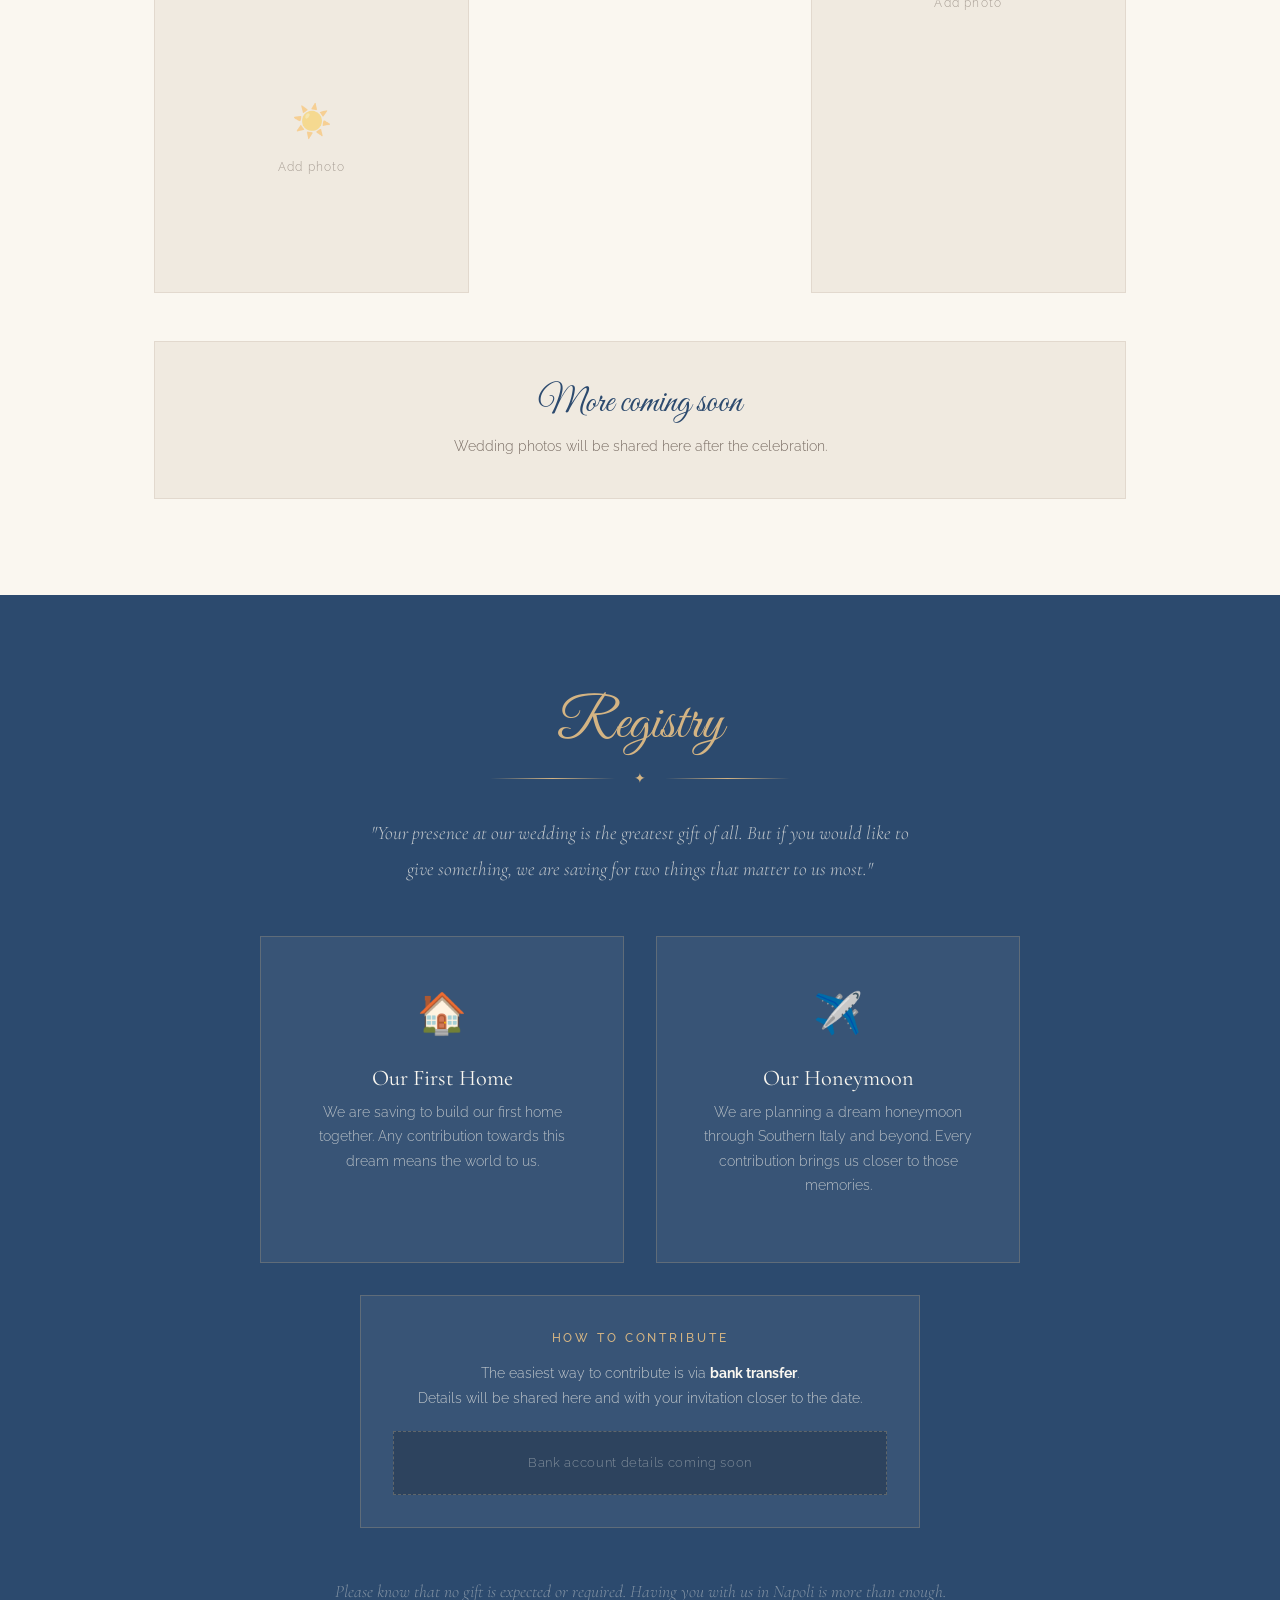
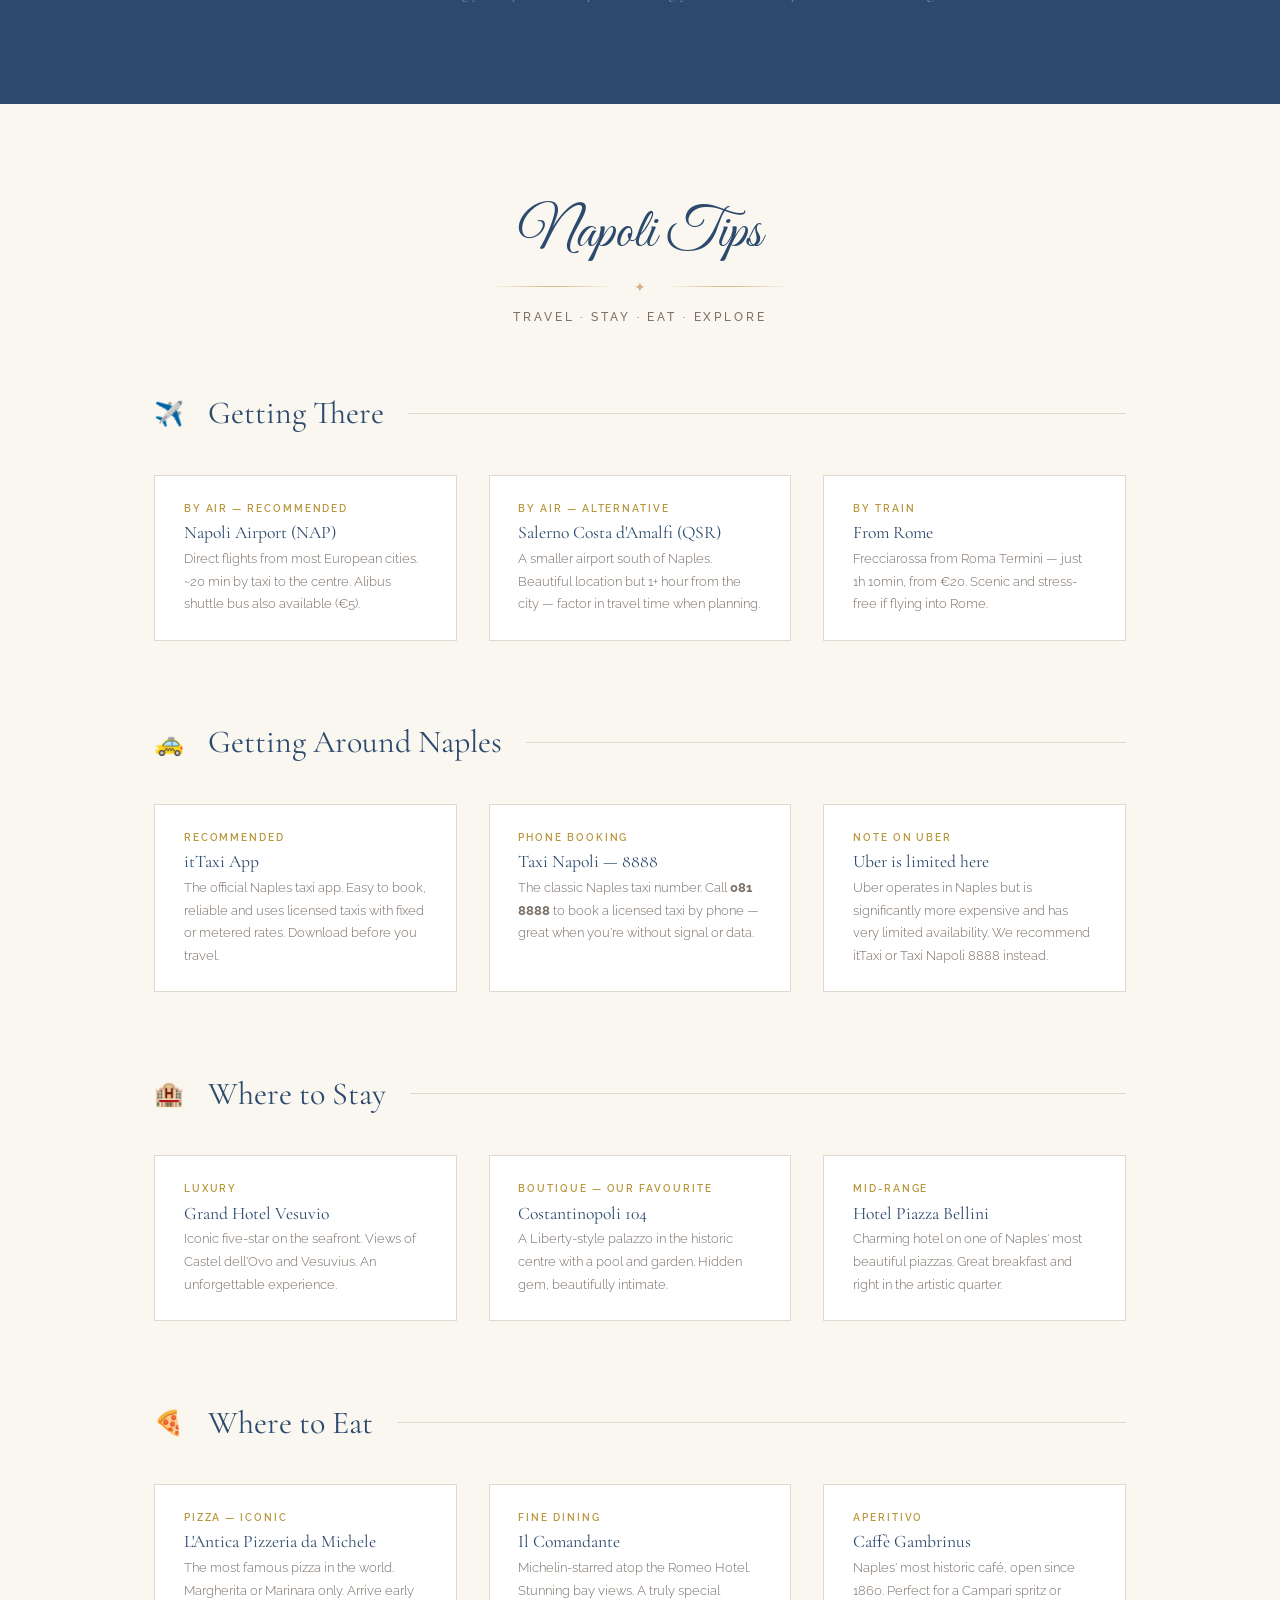
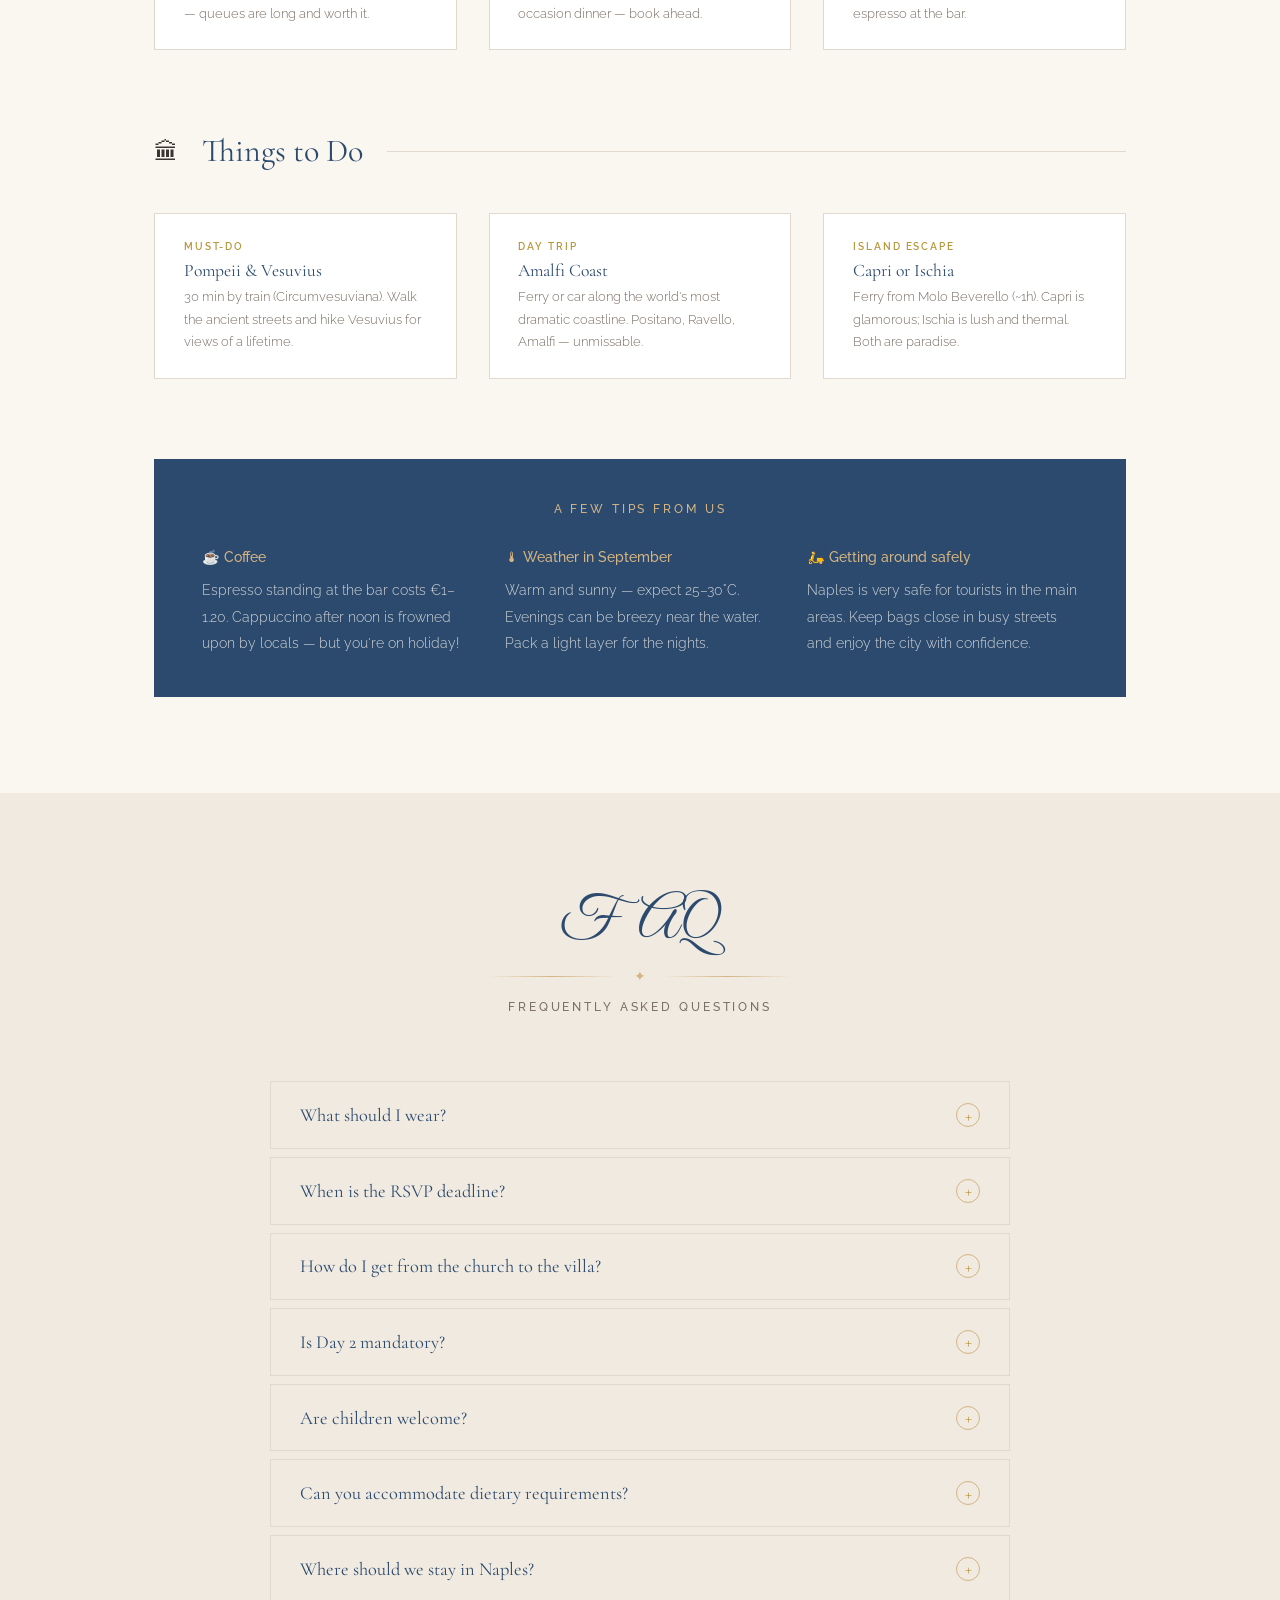
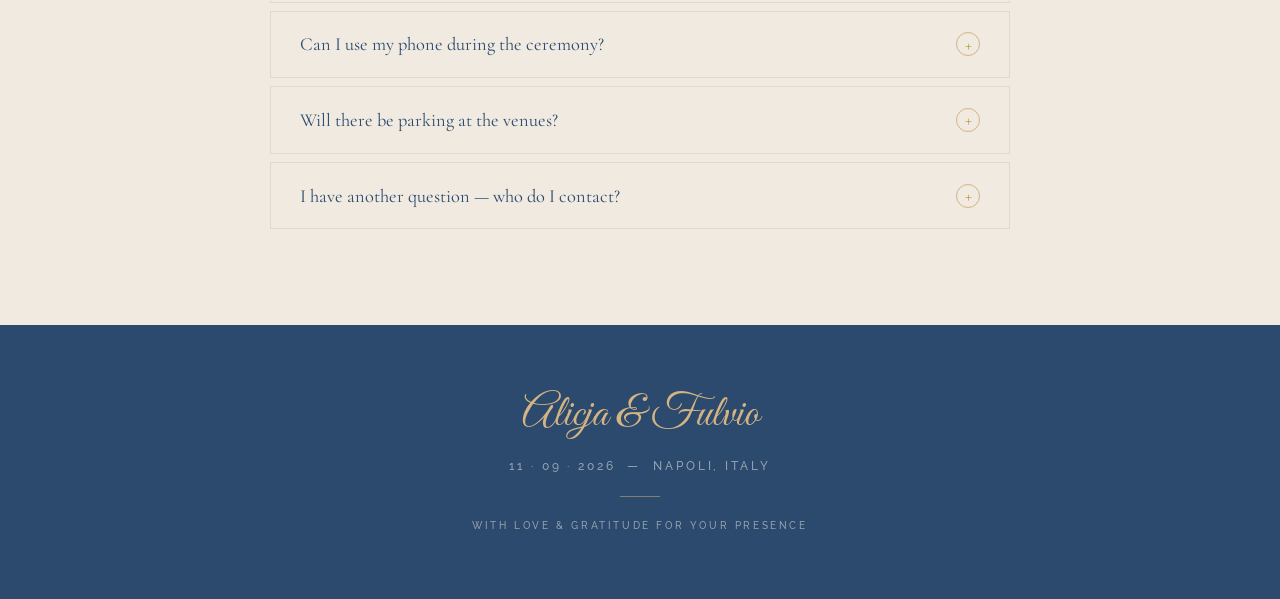
==== commit 0c1fc7c1: "Multiple content updates: schedule, dress code, registry, tips, guest cap" ====
--- a/index.html
+++ b/index.html
@@ -142,12 +142,9 @@
     </div>
   </section>
 
-  <!-- Intro quote strip -->
+  <!-- Intro strip -->
   <div class="intro-strip">
-    <p>
-      "There is only one happiness in this life, to love and be loved."
-      <br /><small style="font-size:0.85rem; letter-spacing:0.15em; opacity:0.6;">— George Sand</small>
-    </p>
+    <p>Friday 11 · Saturday 12 &nbsp;—&nbsp; September 2026 &nbsp;—&nbsp; Napoli, Italy</p>
   </div>
 
   <!-- ════════════════════════════════════════════════════════
@@ -173,11 +170,10 @@
 
           <div class="timeline-item">
             <div class="timeline-dot"></div>
-            <p class="timeline-time">15:00</p>
+            <p class="timeline-time">15:15</p>
             <h3 class="timeline-title">Guests Arrive at the Church</h3>
             <p class="timeline-desc">
-              Please be seated at <strong>Chiesa Santa Maria del Faro a Marechiaro</strong> by 15:15.
-              Doors open from 15:00.
+              Please arrive at <strong>Chiesa Santa Maria del Faro a Marechiaro</strong> by 15:15.
               <br /><a href="https://maps.google.com/?q=Chiesa+Santa+Maria+del+Faro+a+Marechiaro+Napoli"
                  target="_blank" rel="noopener"
                  style="font-size:0.78rem; color:var(--navy); text-decoration:underline; text-underline-offset:3px;">
@@ -190,13 +186,13 @@
             <div class="timeline-dot"></div>
             <p class="timeline-time">15:30</p>
             <h3 class="timeline-title">The Ceremony</h3>
-            <p class="timeline-desc">A ceremony in the luminous church of Marechiaro, overlooking the sea. Conducted in Italian and English.</p>
+            <p class="timeline-desc">A ceremony in the luminous church of Marechiaro, overlooking the sea. Conducted in Italian and Polish.</p>
           </div>
 
           <div class="timeline-item">
             <div class="timeline-dot"></div>
             <p class="timeline-time">17:00</p>
-            <h3 class="timeline-title">Arrival at Villa Doria D'Angri</h3>
+            <h3 class="timeline-title">Villa Doria D'Angri</h3>
             <p class="timeline-desc">
               Guests are welcomed with aperitivo, Prosecco and canapés on the panoramic terrace.
               <br /><a href="https://maps.google.com/?q=Villa+Doria+d%27Angri+Napoli"
@@ -209,23 +205,16 @@
 
           <div class="timeline-item">
             <div class="timeline-dot"></div>
-            <p class="timeline-time">18:30</p>
-            <h3 class="timeline-title">Cocktail Hour</h3>
-            <p class="timeline-desc">Drinks, light bites and the golden Neapolitan sunset over the Bay of Naples and Mount Vesuvius.</p>
+            <p class="timeline-time">19:30</p>
+            <h3 class="timeline-title">Wedding Dinner</h3>
+            <p class="timeline-desc">A grand Neapolitan dinner — long tables, seasonal cuisine, fine wines and heartfelt toasts under the stars.</p>
           </div>
 
           <div class="timeline-item">
             <div class="timeline-dot"></div>
-            <p class="timeline-time">20:00</p>
-            <h3 class="timeline-title">Wedding Dinner</h3>
-            <p class="timeline-desc">A grand Neapolitan dinner — long tables, seasonal cuisine, fine wines and heartfelt toasts under the stars.</p>
-          </div>
-
-          <div class="timeline-item">
-            <div class="timeline-dot"></div>
-            <p class="timeline-time">22:00</p>
-            <h3 class="timeline-title">First Dance &amp; Celebrations</h3>
-            <p class="timeline-desc">First dance, cake cutting, and an evening of music, laughter and dancing.</p>
+            <p class="timeline-time">21:30</p>
+            <h3 class="timeline-title">Dancing &amp; Celebrations</h3>
+            <p class="timeline-desc">Cake cutting and an evening of music, laughter and dancing.</p>
           </div>
 
           <div class="timeline-item">
@@ -248,23 +237,13 @@
               </div>
               <div style="height:1px; background:var(--ivory-dark);"></div>
               <div>
-                <p style="font-weight:500; font-size:0.88rem; color:var(--navy); margin-bottom:0.2rem;">Colours</p>
-                <p style="font-size:0.85rem; color:var(--text-light);">Creams, dusty blues, sage, terracotta, warm golds. Please avoid all-white and all-black.</p>
+                <p style="font-weight:500; font-size:0.88rem; color:var(--navy); margin-bottom:0.2rem;">Getting between venues</p>
+                <p style="font-size:0.85rem; color:var(--text-light);">Church to villa by taxi, approx. 15–20 min. We recommend booking in advance.</p>
               </div>
               <div style="height:1px; background:var(--ivory-dark);"></div>
               <div>
                 <p style="font-weight:500; font-size:0.88rem; color:var(--navy); margin-bottom:0.2rem;">Unplugged ceremony</p>
                 <p style="font-size:0.85rem; color:var(--text-light);">Phones away during the vows — our photographer will capture every moment.</p>
-              </div>
-              <div style="height:1px; background:var(--ivory-dark);"></div>
-              <div>
-                <p style="font-weight:500; font-size:0.88rem; color:var(--navy); margin-bottom:0.2rem;">Getting between venues</p>
-                <p style="font-size:0.85rem; color:var(--text-light);">Church to villa by taxi, approx. 15–20 min. We recommend booking in advance.</p>
-              </div>
-              <div style="height:1px; background:var(--ivory-dark);"></div>
-              <div>
-                <p style="font-weight:500; font-size:0.88rem; color:var(--navy); margin-bottom:0.2rem;">Cobblestones</p>
-                <p style="font-size:0.85rem; color:var(--text-light);">Stiletto heels can struggle — block heels or wedges are a stylish and comfortable choice.</p>
               </div>
             </div>
           </div>
@@ -314,12 +293,17 @@
 
         <div class="fade-in">
           <div class="card" style="background:var(--navy); border-color:var(--navy-light);">
-            <p class="script" style="font-size:2rem; color:var(--gold-light); display:block; margin-bottom:0.6rem;">Day 2 is optional</p>
+            <p class="caps" style="color:var(--gold-light); margin-bottom:0.5rem;">Completely optional</p>
+            <p class="script" style="font-size:2rem; color:var(--cream); display:block; margin-bottom:1rem;">Join us if you can!</p>
             <p style="font-size:0.88rem; color:rgba(250,247,240,0.75); line-height:1.9; margin-bottom:1rem;">
-              Day 2 is relaxed and joyful. Dress code: linen &amp; beach cocktail — easy, breezy and beautiful. Bring a swimsuit!
+              Day 2 is a free and informal continuation — there is absolutely no obligation to attend.
+              If you can make it, we would love to have you!
+            </p>
+            <p style="font-size:0.88rem; color:rgba(250,247,240,0.75); line-height:1.9; margin-bottom:1rem;">
+              Dress code: linen &amp; beach cocktail. Bring a swimsuit for the lido!
             </p>
             <p style="font-size:0.88rem; color:rgba(250,247,240,0.75); line-height:1.9;">
-              Please let us know on your RSVP if you'll join us — it helps us plan the lido space and pizza!
+              Please indicate on your RSVP whether you'll be joining — it helps us plan the space and pizza quantities.
             </p>
             <a href="#rsvp" class="btn btn-gold" style="margin-top:1.5rem;">RSVP for Day 2</a>
           </div>
@@ -568,25 +552,35 @@
         </div>
 
         <p class="fade-in" style="font-family:'Cormorant Garamond',serif; font-size:1.2rem; font-weight:300; font-style:italic; color:rgba(250,247,240,0.7); max-width:560px; margin:0 auto 3rem; line-height:1.9;">
-          "Your presence at our wedding is the greatest gift of all. But if you would like to give something, here are a few ideas."
+          "Your presence at our wedding is the greatest gift of all. But if you would like to give something, we are saving for two things that matter to us most."
         </p>
 
-        <div class="grid-2 fade-in" style="max-width:760px; margin:0 auto 3rem;">
+        <div class="grid-2 fade-in" style="max-width:760px; margin:0 auto 2rem;">
 
           <div class="registry-card" style="background:rgba(255,255,255,0.06); border-color:rgba(212,180,131,0.25);">
             <div class="registry-card-icon">🏠</div>
-            <h3 style="color:var(--cream);">Our Home</h3>
-            <p style="color:rgba(250,247,240,0.65);">We are building our first home together. Our wishlist includes kitchen essentials, linen and a few special pieces.</p>
-            <a href="#" class="btn btn-outline" style="color:var(--cream); border-color:rgba(250,247,240,0.35);" target="_blank" rel="noopener">View Wishlist →</a>
+            <h3 style="color:var(--cream);">Our First Home</h3>
+            <p style="color:rgba(250,247,240,0.65);">We are saving to build our first home together. Any contribution towards this dream means the world to us.</p>
           </div>
 
           <div class="registry-card" style="background:rgba(255,255,255,0.06); border-color:rgba(212,180,131,0.25);">
             <div class="registry-card-icon">✈️</div>
-            <h3 style="color:var(--cream);">Honeymoon Fund</h3>
-            <p style="color:rgba(250,247,240,0.65);">We are planning a dream honeymoon through Southern Italy and beyond. Any contribution means the world to us.</p>
-            <a href="#" class="btn btn-gold" target="_blank" rel="noopener">Contribute →</a>
-          </div>
-
+            <h3 style="color:var(--cream);">Our Honeymoon</h3>
+            <p style="color:rgba(250,247,240,0.65);">We are planning a dream honeymoon through Southern Italy and beyond. Every contribution brings us closer to those memories.</p>
+          </div>
+
+        </div>
+
+        <!-- Bank transfer -->
+        <div class="fade-in" style="max-width:560px; margin:0 auto 3rem; background:rgba(255,255,255,0.06); border:1px solid rgba(212,180,131,0.25); padding:2rem; text-align:center;">
+          <p class="caps" style="color:var(--gold-light); margin-bottom:0.8rem;">How to contribute</p>
+          <p style="font-size:0.88rem; color:rgba(250,247,240,0.7); line-height:1.8; margin-bottom:1.2rem;">
+            The easiest way to contribute is via <strong style="color:var(--cream);">bank transfer</strong>.<br />
+            Details will be shared here and with your invitation closer to the date.
+          </p>
+          <div style="background:rgba(0,0,0,0.2); border:1px dashed rgba(212,180,131,0.3); padding:1.2rem; font-size:0.82rem; color:rgba(250,247,240,0.4); letter-spacing:0.05em;">
+            Bank account details coming soon
+          </div>
         </div>
 
         <p class="fade-in" style="font-family:'Cormorant Garamond',serif; font-size:1.1rem; font-style:italic; color:rgba(250,247,240,0.4);">
@@ -617,19 +611,44 @@
         </div>
         <div class="grid-3">
           <div class="tip-card">
-            <span class="tip-card-tag">By Air</span>
-            <h4>Naples Airport (NAP)</h4>
-            <p>Direct flights from most European cities. 20 min by taxi to the centre. Alibus shuttle bus also available (€5).</p>
+            <span class="tip-card-tag">By Air — Recommended</span>
+            <h4>Napoli Airport (NAP)</h4>
+            <p>Direct flights from most European cities. ~20 min by taxi to the centre. Alibus shuttle bus also available (€5).</p>
+          </div>
+          <div class="tip-card">
+            <span class="tip-card-tag">By Air — Alternative</span>
+            <h4>Salerno Costa d'Amalfi (QSR)</h4>
+            <p>A smaller airport south of Naples. Beautiful location but 1+ hour from the city — factor in travel time when planning.</p>
           </div>
           <div class="tip-card">
             <span class="tip-card-tag">By Train</span>
             <h4>From Rome</h4>
             <p>Frecciarossa from Roma Termini — just 1h 10min, from €20. Scenic and stress-free if flying into Rome.</p>
           </div>
-          <div class="tip-card">
-            <span class="tip-card-tag">Getting Around</span>
-            <h4>In the City</h4>
-            <p>The centre is very walkable. Metro Line 1 is excellent. Use the <em>itTaxi</em> app for taxis.</p>
+        </div>
+      </div>
+
+      <!-- Getting around -->
+      <div class="rec-section fade-in">
+        <div class="rec-section-header">
+          <span class="rec-section-icon">🚕</span>
+          <h2>Getting Around Naples</h2>
+        </div>
+        <div class="grid-3">
+          <div class="tip-card">
+            <span class="tip-card-tag">Recommended</span>
+            <h4>itTaxi App</h4>
+            <p>The official Naples taxi app. Easy to book, reliable and uses licensed taxis with fixed or metered rates. Download before you travel.</p>
+          </div>
+          <div class="tip-card">
+            <span class="tip-card-tag">Phone booking</span>
+            <h4>Taxi Napoli — 8888</h4>
+            <p>The classic Naples taxi number. Call <strong>081 8888</strong> to book a licensed taxi by phone — great when you're without signal or data.</p>
+          </div>
+          <div class="tip-card">
+            <span class="tip-card-tag">Note on Uber</span>
+            <h4>Uber is limited here</h4>
+            <p>Uber operates in Naples but is significantly more expensive and has very limited availability. We recommend itTaxi or Taxi Napoli 8888 instead.</p>
           </div>
         </div>
       </div>
@@ -944,12 +963,12 @@
         guestsInput.value = n;
         guestsDisplay.textContent = n;
         decreaseBtn.disabled = n <= 1;
-        increaseBtn.disabled = n >= 10;
+        increaseBtn.disabled = n >= 4;
         renderNameFields(n);
       }
 
       decreaseBtn.addEventListener('click', () => { const v = +guestsInput.value; if (v > 1) setGuestCount(v - 1); });
-      increaseBtn.addEventListener('click', () => { const v = +guestsInput.value; if (v < 10) setGuestCount(v + 1); });
+      increaseBtn.addEventListener('click', () => { const v = +guestsInput.value; if (v < 4) setGuestCount(v + 1); });
       setGuestCount(1);
 
     });
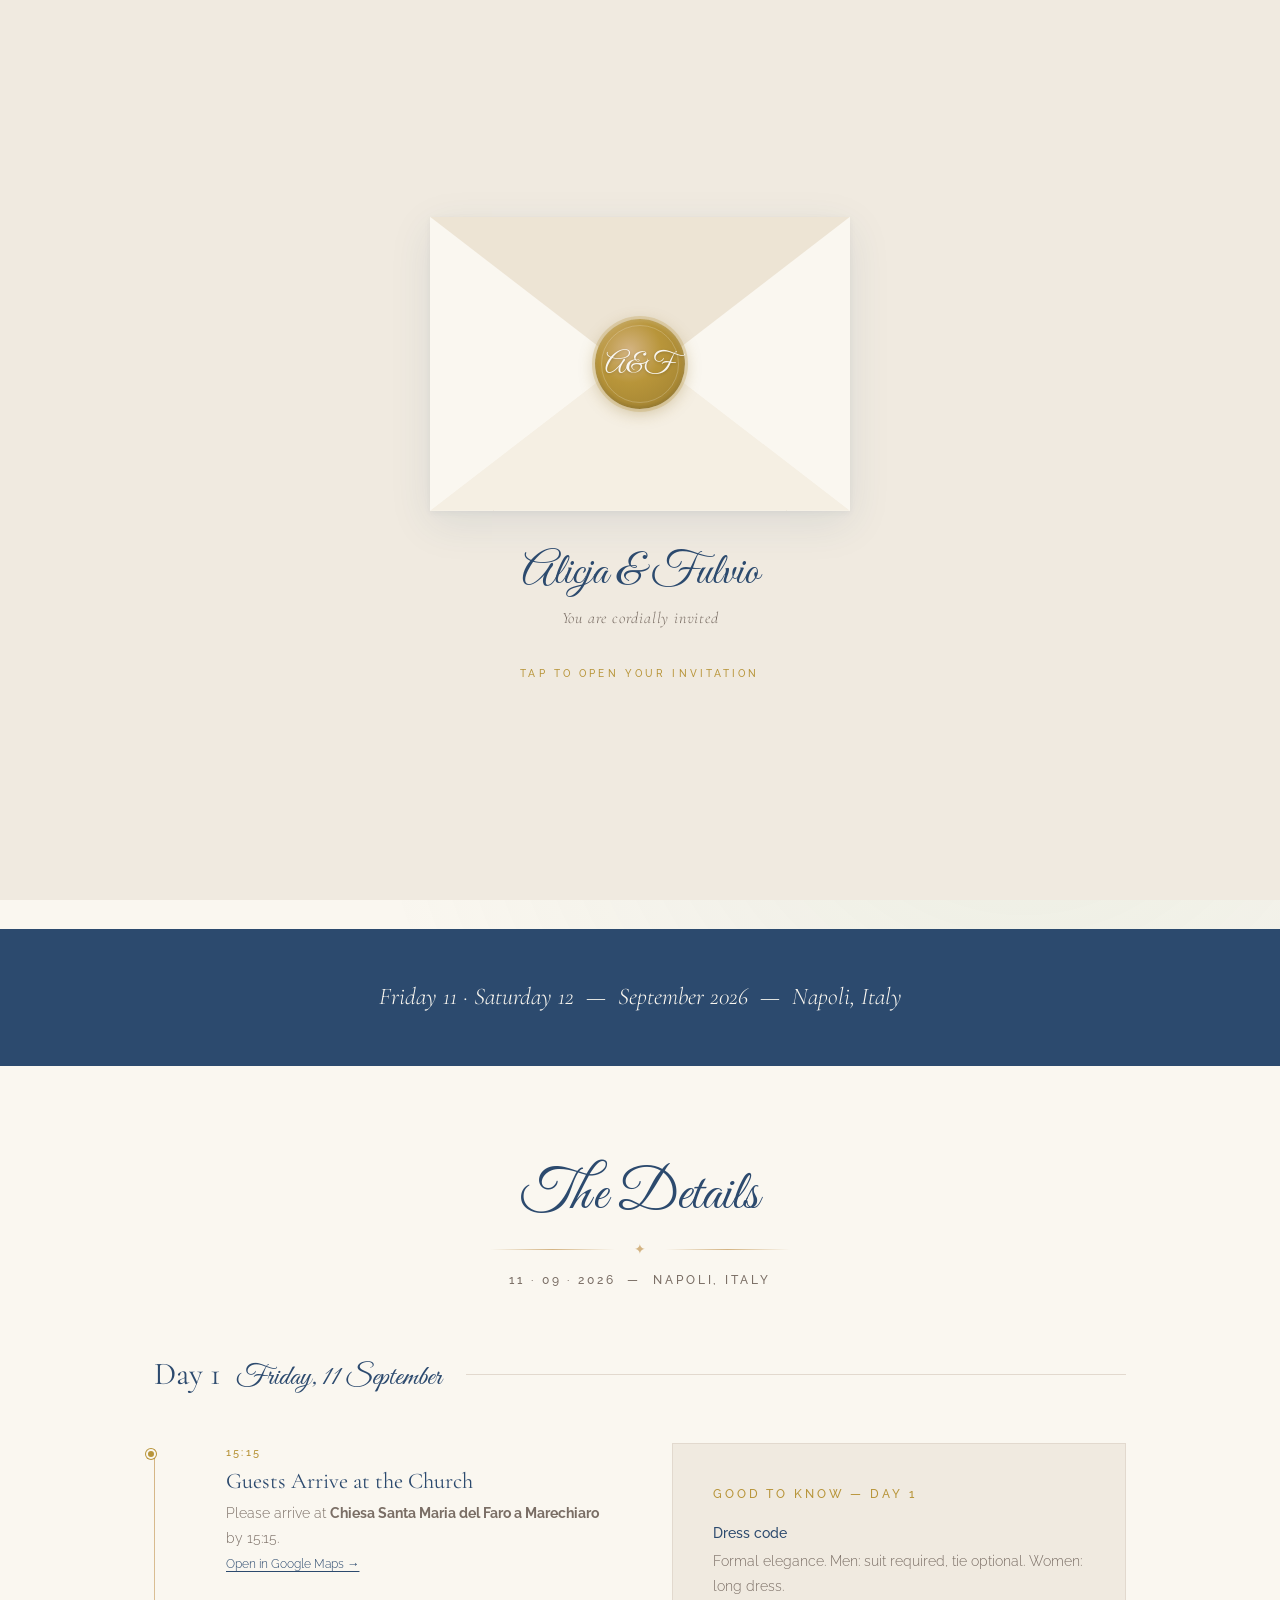
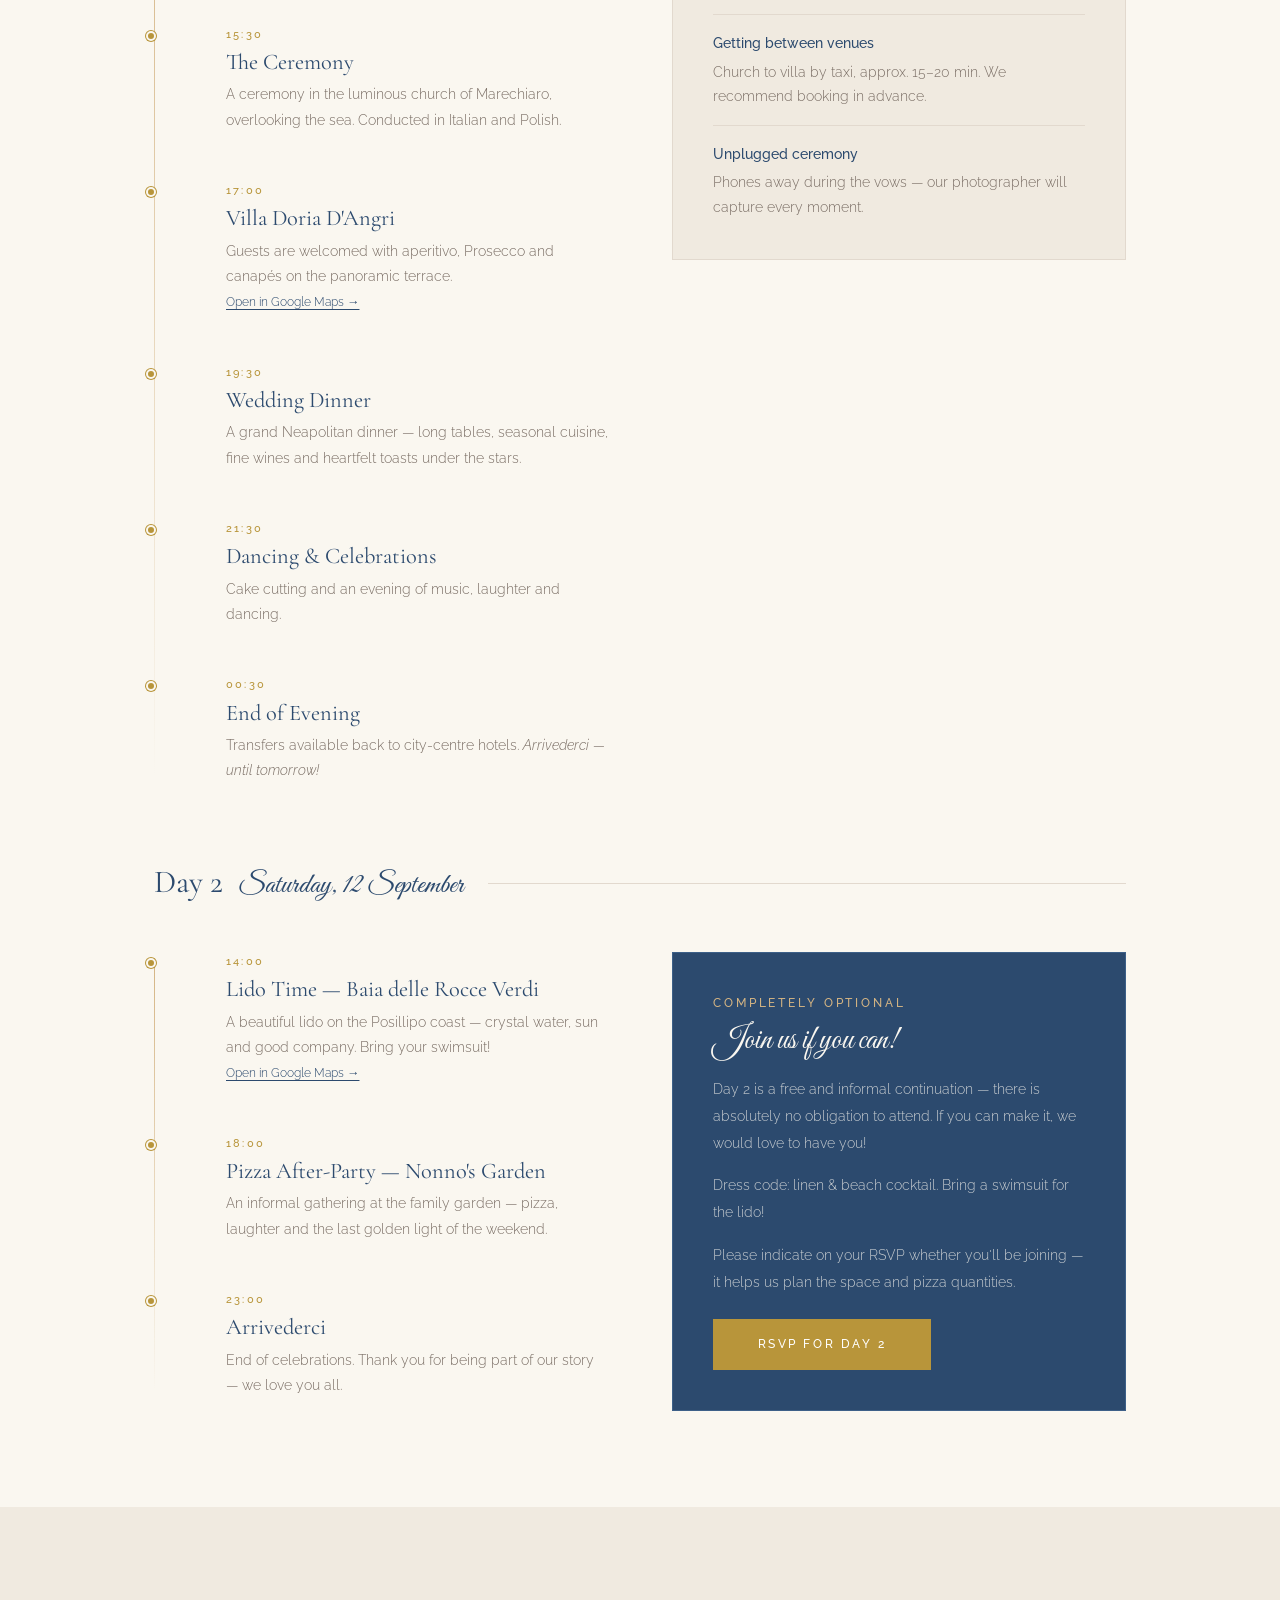
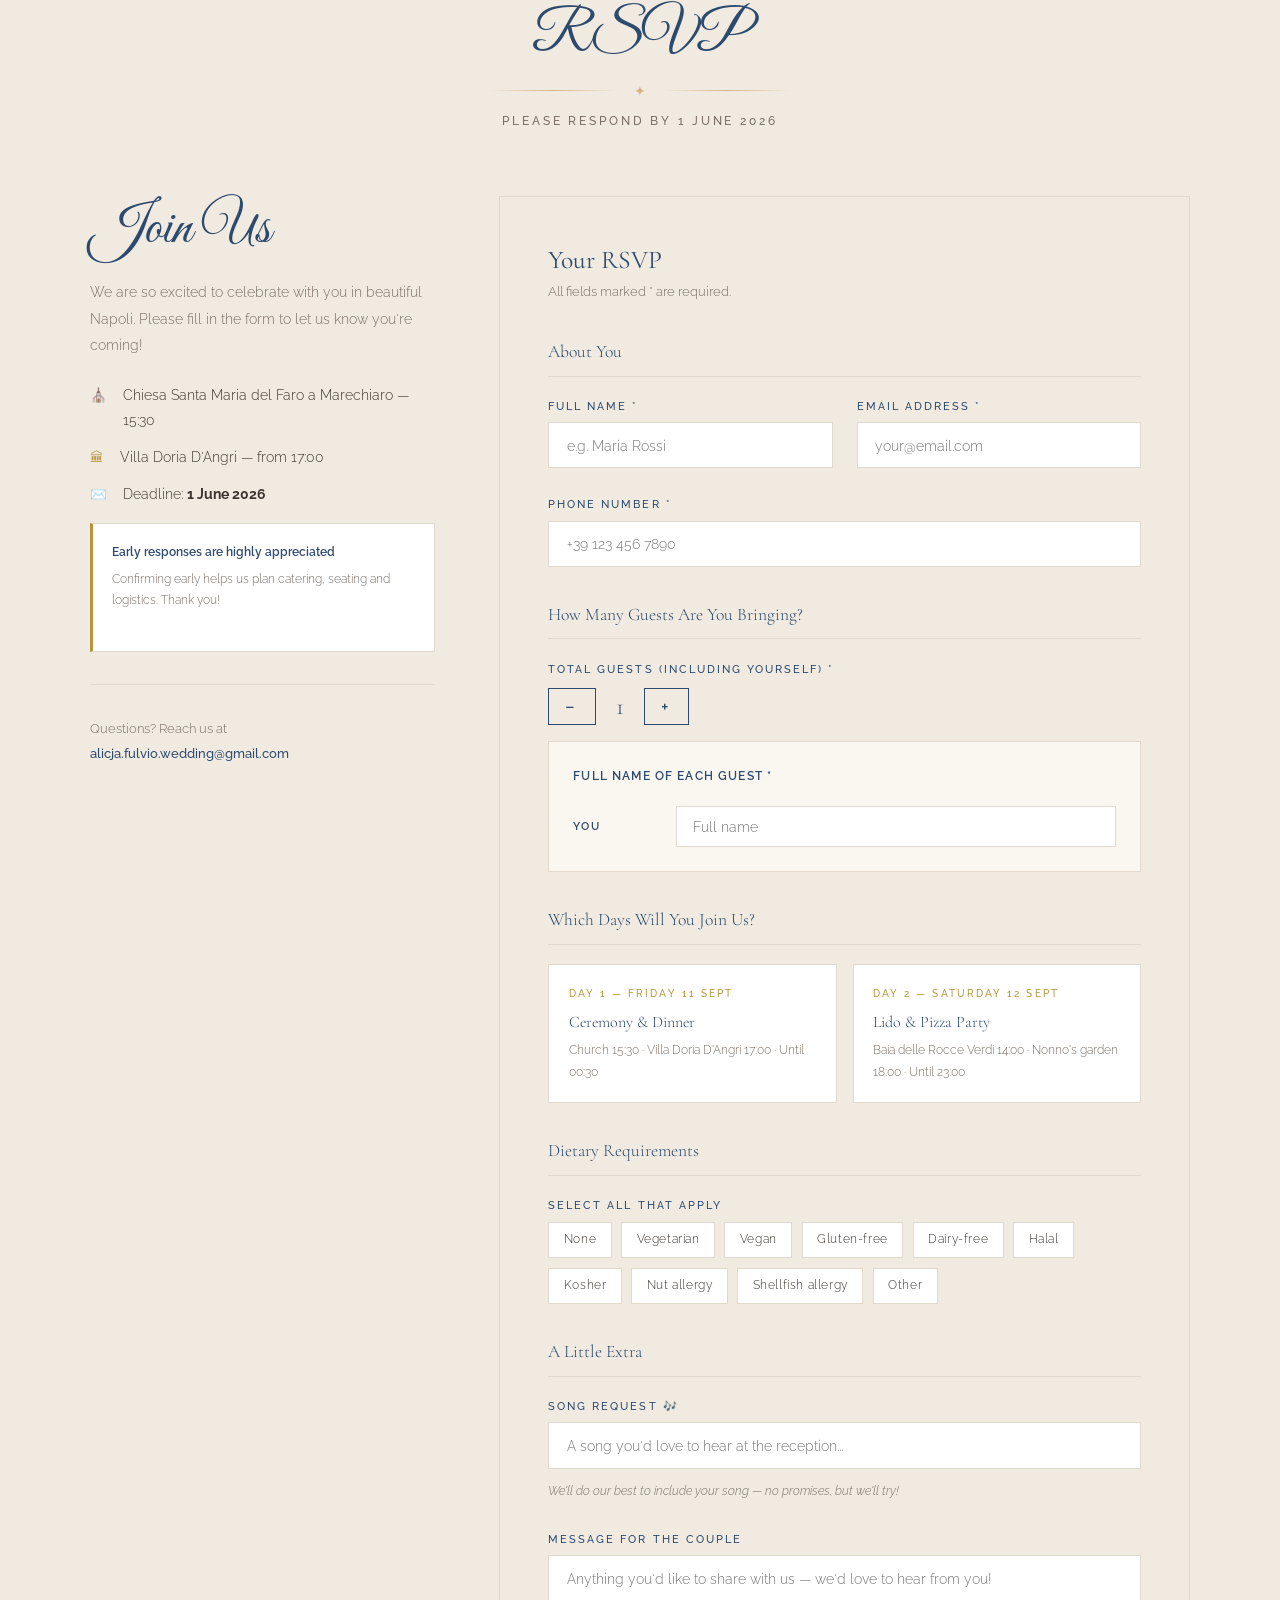
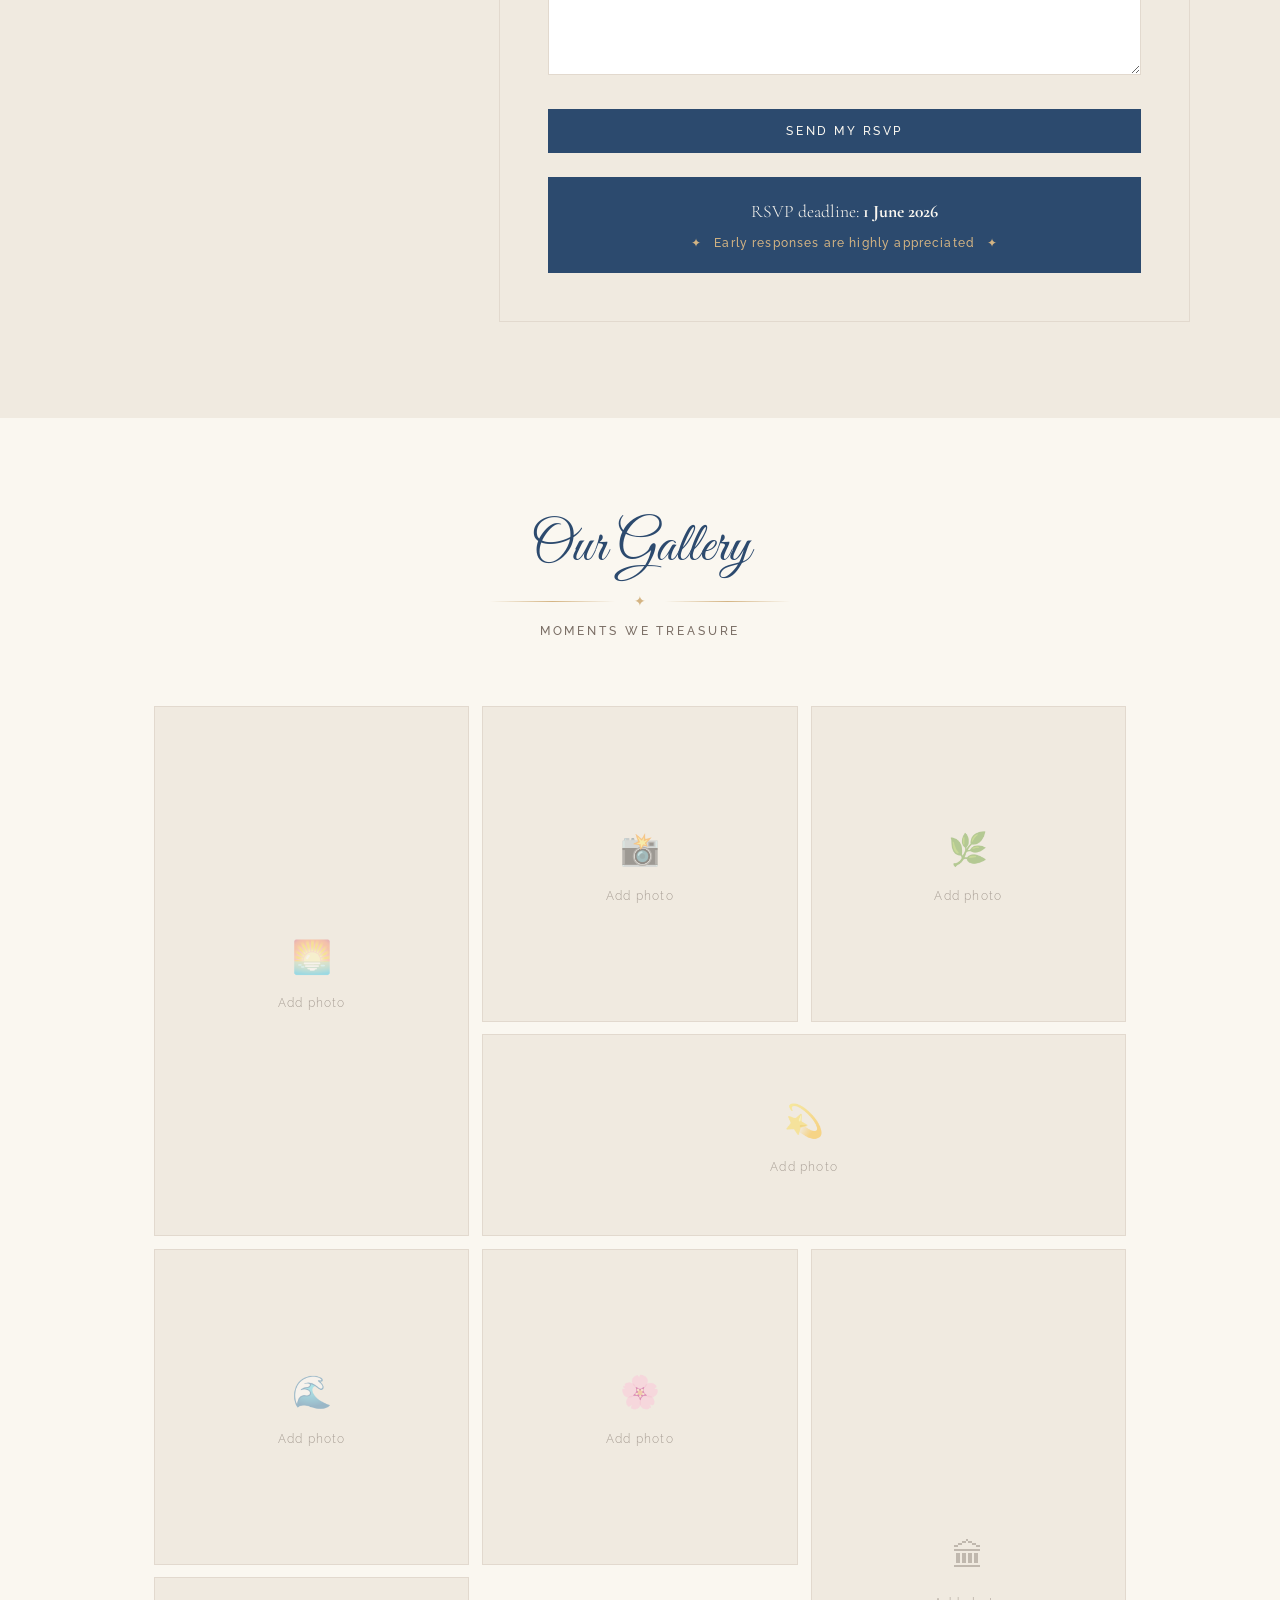
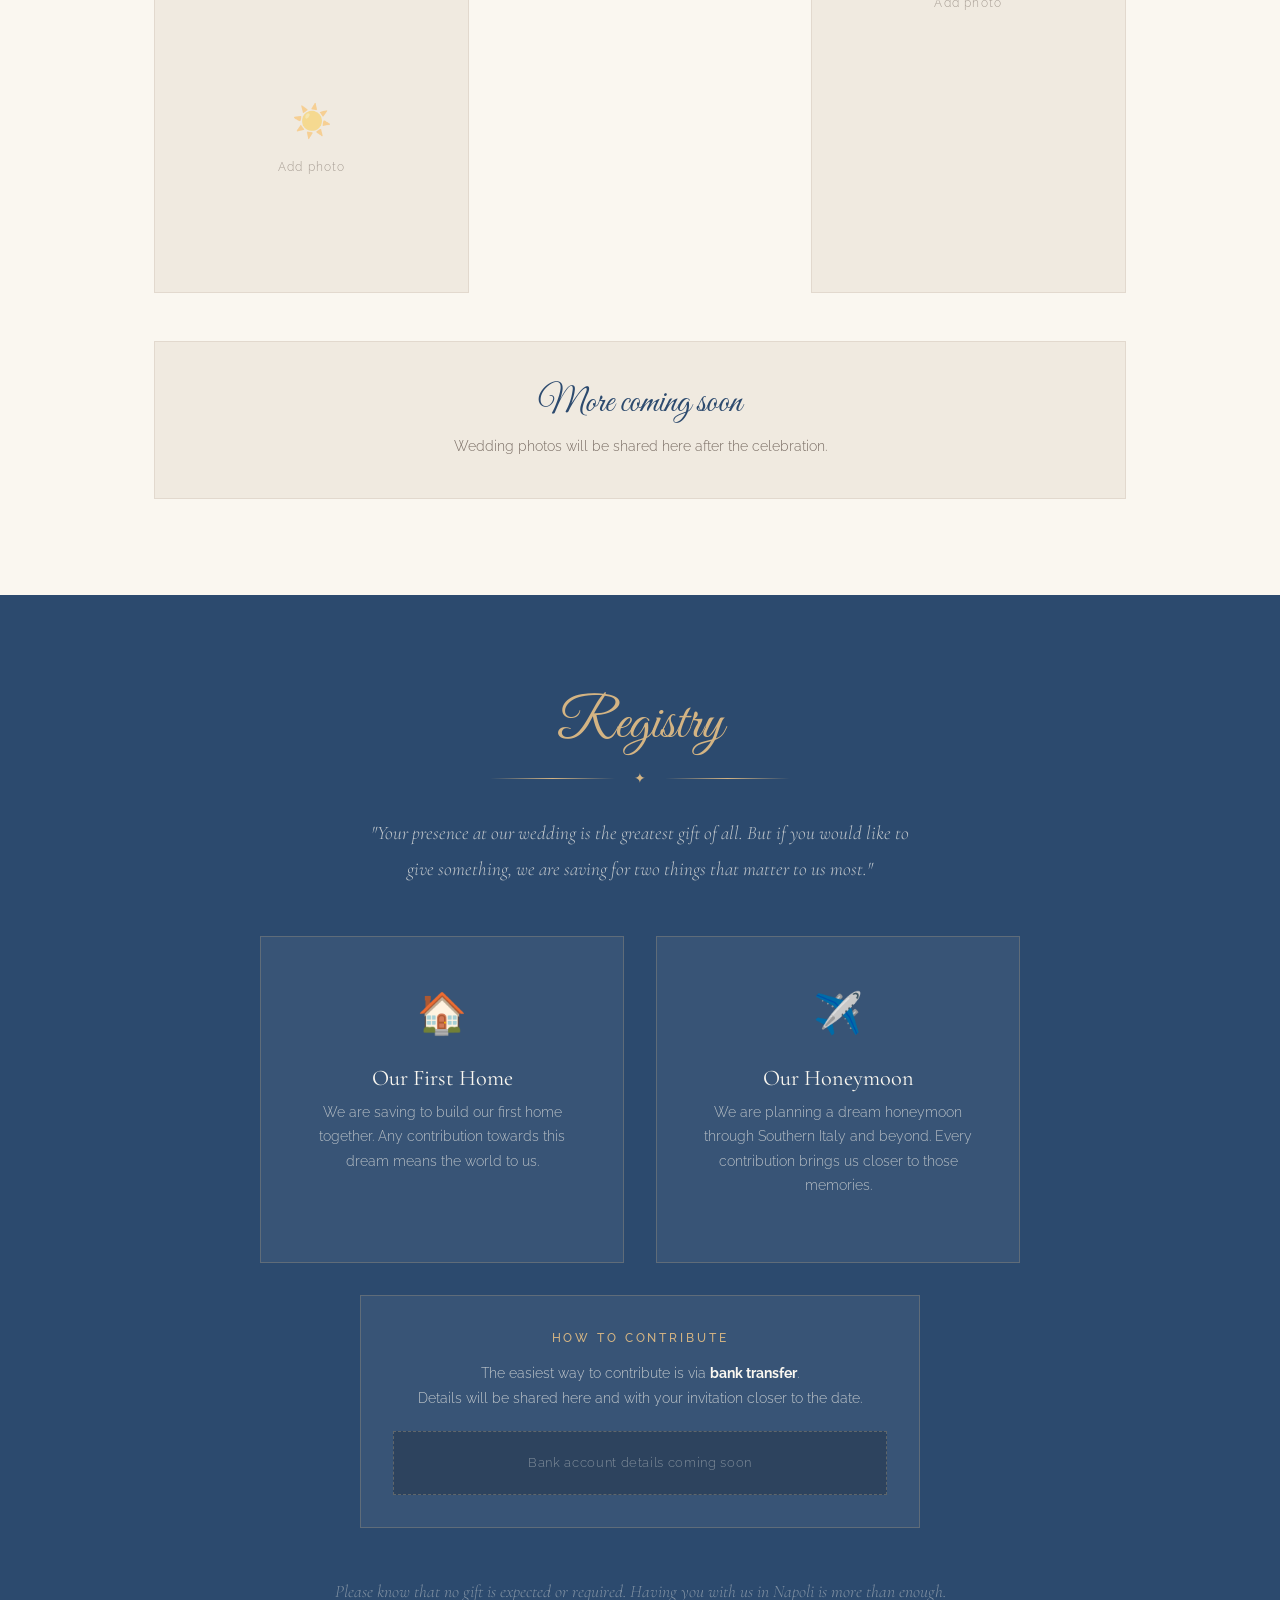
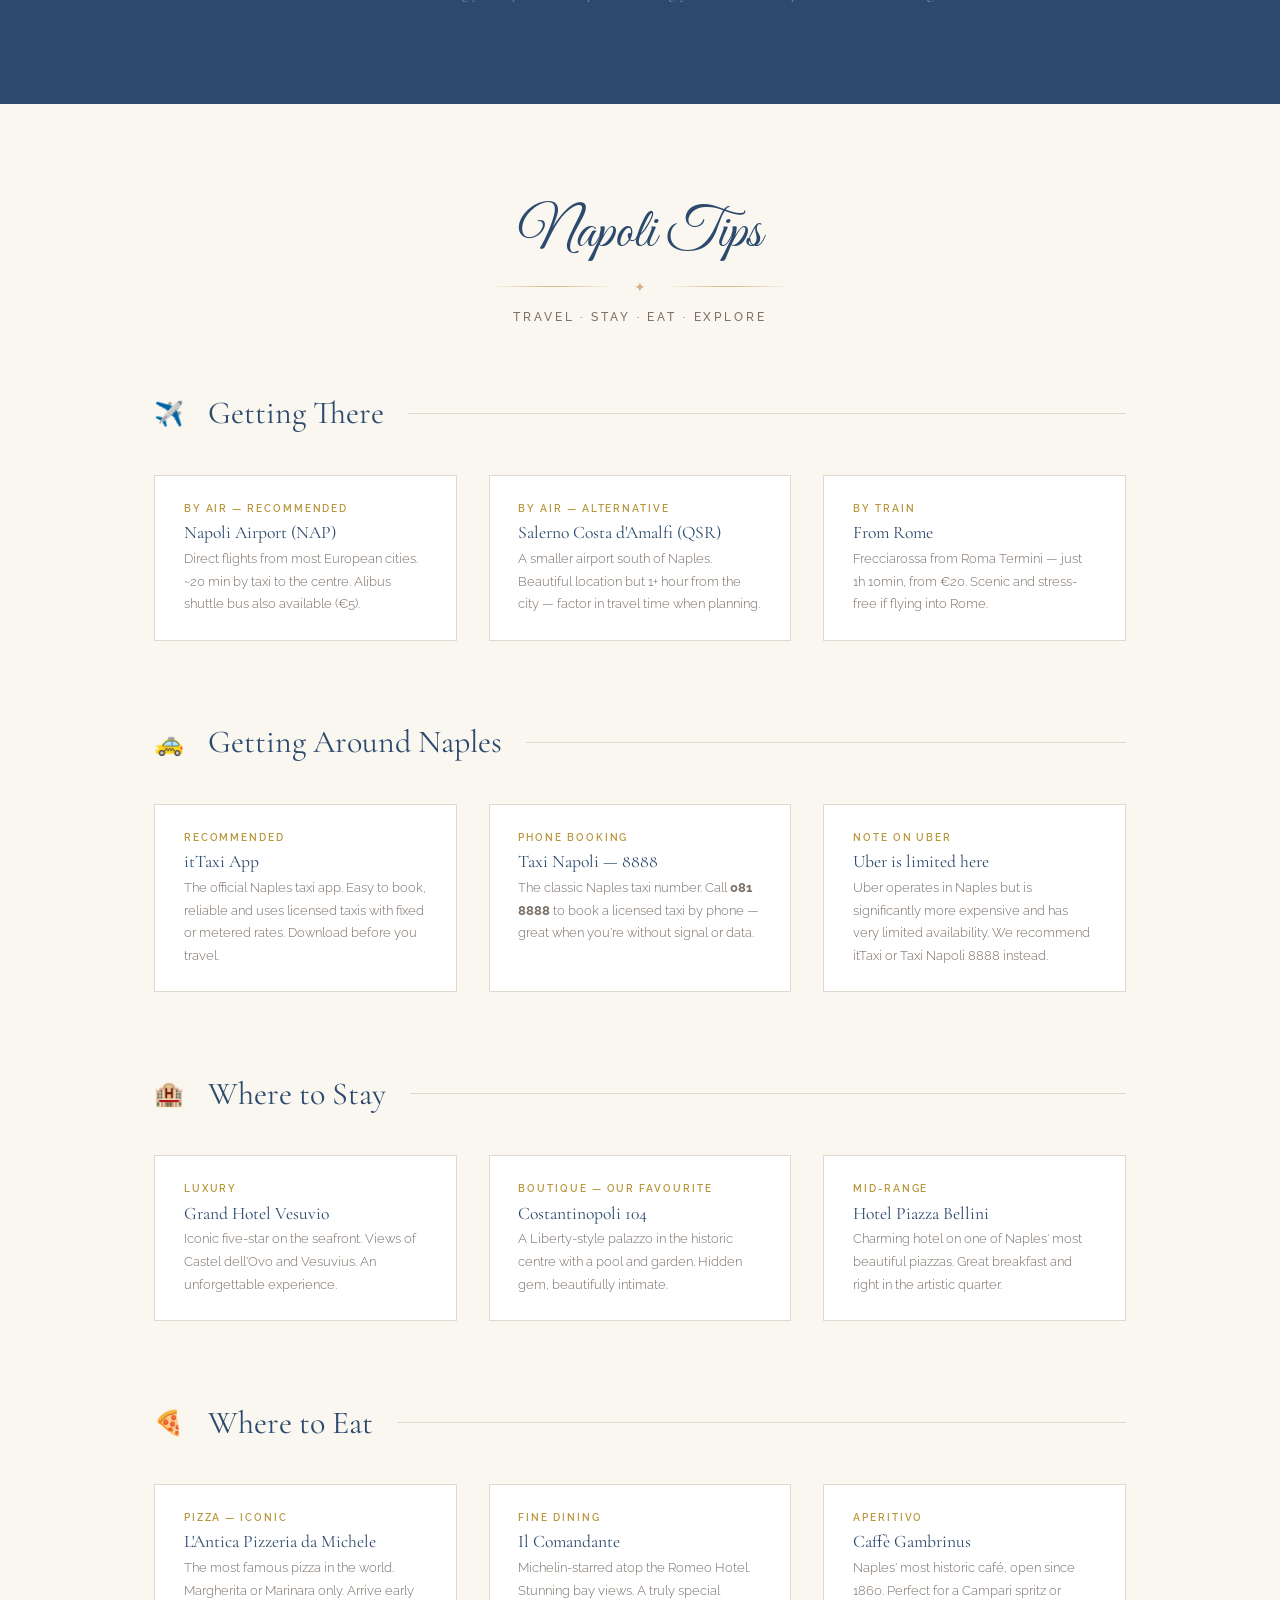
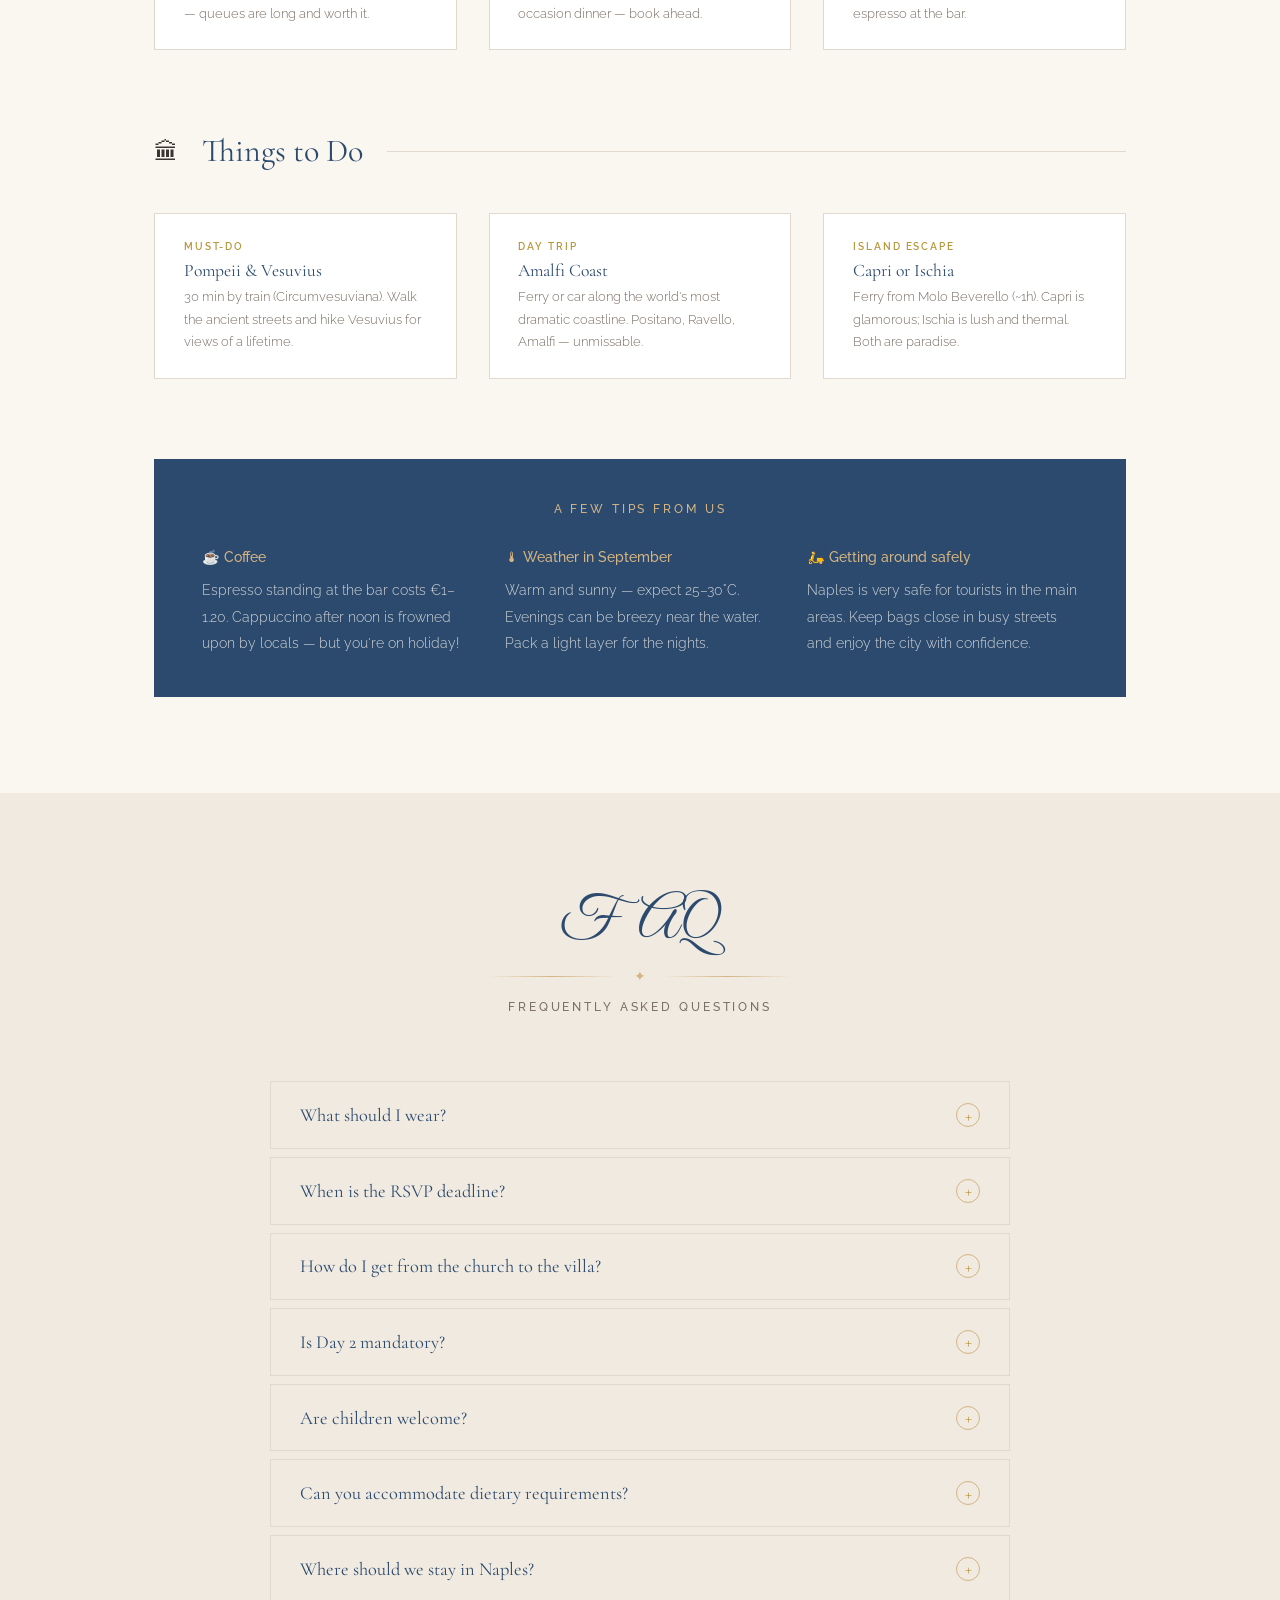
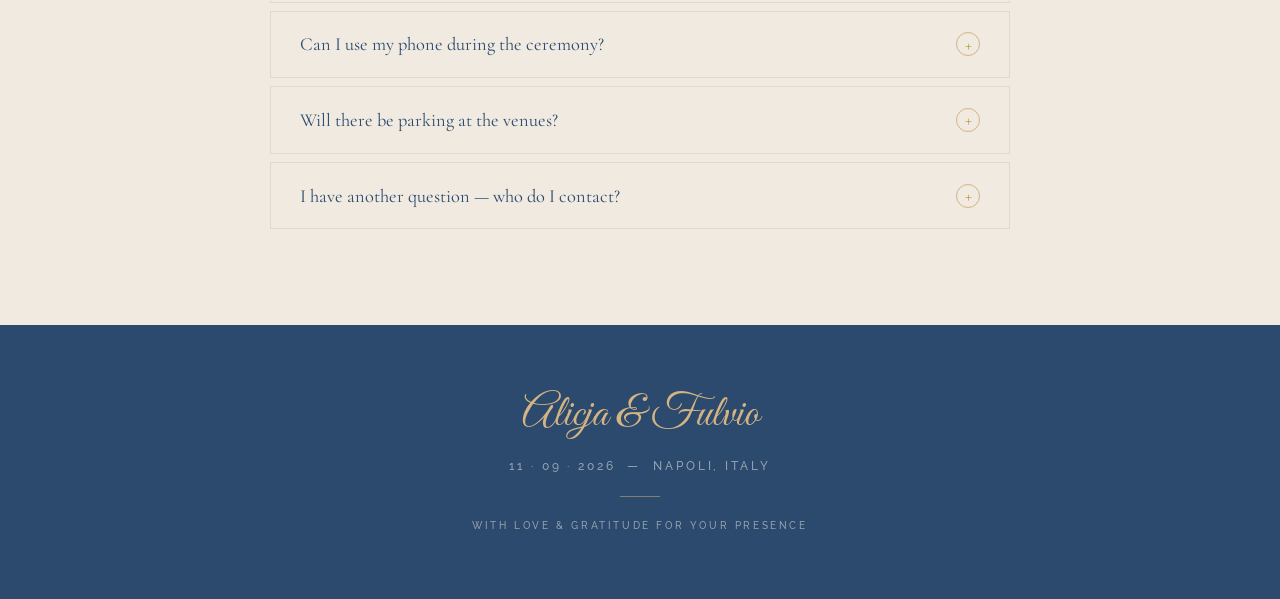
==== commit 155f7220: "Add animated envelope intro with wax seal" ====
--- a/index.html
+++ b/index.html
@@ -9,6 +9,212 @@
   <link rel="preconnect" href="https://fonts.gstatic.com" crossorigin />
   <link rel="stylesheet" href="css/style.css" />
   <style>
+    /* ════════════════════════════════════════════════════════
+       ENVELOPE INTRO OVERLAY
+    ═════════════════════════════════════════════════════════ */
+    #envelope-overlay {
+      position: fixed;
+      inset: 0;
+      z-index: 99999;
+      display: flex;
+      align-items: center;
+      justify-content: center;
+      background: #F0EAE0;
+      cursor: pointer;
+      transition: opacity 0.8s ease, transform 0.8s ease;
+    }
+    #envelope-overlay.opening {
+      pointer-events: none;
+    }
+    #envelope-overlay.gone {
+      opacity: 0;
+      transform: translateY(-8px);
+      pointer-events: none;
+    }
+
+    /* Envelope body */
+    .env-wrap {
+      position: relative;
+      width: min(420px, 88vw);
+      display: flex;
+      flex-direction: column;
+      align-items: center;
+      user-select: none;
+    }
+
+    .env-body {
+      position: relative;
+      width: 100%;
+      padding-bottom: 70%; /* aspect ratio */
+      background: #FAF7F0;
+      box-shadow:
+        0 2px 6px rgba(44,74,110,0.06),
+        0 12px 40px rgba(44,74,110,0.10);
+      overflow: hidden;
+    }
+
+    /* Envelope fold lines */
+    .env-body::before {
+      content: '';
+      position: absolute;
+      inset: 0;
+      background:
+        linear-gradient(135deg, transparent calc(50% - 0.5px), rgba(200,188,170,0.55) calc(50% - 0.5px), rgba(200,188,170,0.55) calc(50% + 0.5px), transparent calc(50% + 0.5px)),
+        linear-gradient(225deg, transparent calc(50% - 0.5px), rgba(200,188,170,0.55) calc(50% - 0.5px), rgba(200,188,170,0.55) calc(50% + 0.5px), transparent calc(50% + 0.5px));
+      pointer-events: none;
+    }
+
+    /* Bottom triangle */
+    .env-bottom {
+      position: absolute;
+      bottom: 0; left: 0; right: 0;
+      height: 55%;
+      clip-path: polygon(0% 100%, 50% 0%, 100% 100%);
+      background: #F5EFE3;
+      border-top: 1px solid rgba(200,188,170,0.4);
+    }
+
+    /* Top flap — the part that lifts */
+    .env-flap-wrap {
+      position: absolute;
+      top: 0; left: 0; right: 0;
+      height: 55%;
+      perspective: 900px;
+      transform-style: preserve-3d;
+      z-index: 2;
+    }
+
+    .env-flap {
+      width: 100%;
+      height: 100%;
+      transform-origin: top center;
+      transform: rotateX(0deg);
+      transition: transform 0.7s cubic-bezier(0.4, 0, 0.2, 1);
+      backface-visibility: hidden;
+    }
+
+    .env-flap-inner {
+      width: 100%;
+      height: 100%;
+      clip-path: polygon(0% 0%, 100% 0%, 50% 100%);
+      background: #EDE4D4;
+      border-bottom: 1px solid rgba(200,188,170,0.45);
+    }
+
+    /* Opened state */
+    #envelope-overlay.opening .env-flap {
+      transform: rotateX(-175deg);
+    }
+
+    /* Wax seal */
+    .env-seal {
+      position: absolute;
+      top: 50%;
+      left: 50%;
+      transform: translate(-50%, -50%);
+      z-index: 10;
+      width: 90px;
+      height: 90px;
+      border-radius: 50%;
+      background: radial-gradient(circle at 38% 35%, #D4B483 0%, #B8953A 40%, #9c7e30 100%);
+      box-shadow:
+        0 0 0 3px rgba(184,149,58,0.25),
+        0 4px 16px rgba(139,110,30,0.35),
+        inset 0 2px 4px rgba(255,255,255,0.2),
+        inset 0 -2px 4px rgba(0,0,0,0.15);
+      display: flex;
+      align-items: center;
+      justify-content: center;
+      transition: transform 0.4s ease, box-shadow 0.4s ease;
+    }
+
+    .env-seal::before {
+      content: '';
+      position: absolute;
+      inset: 6px;
+      border-radius: 50%;
+      border: 1px solid rgba(255,255,255,0.2);
+    }
+
+    .env-seal-text {
+      font-family: 'Great Vibes', cursive;
+      font-size: 1.8rem;
+      color: rgba(255,255,255,0.92);
+      text-shadow: 0 1px 3px rgba(0,0,0,0.2);
+      line-height: 1;
+      margin-top: 3px;
+    }
+
+    #envelope-overlay:hover .env-seal {
+      transform: translate(-50%, -50%) scale(1.05);
+      box-shadow:
+        0 0 0 4px rgba(184,149,58,0.3),
+        0 6px 20px rgba(139,110,30,0.4),
+        inset 0 2px 4px rgba(255,255,255,0.2),
+        inset 0 -2px 4px rgba(0,0,0,0.15);
+    }
+
+    /* Text below envelope */
+    .env-text {
+      margin-top: 2.5rem;
+      text-align: center;
+      display: flex;
+      flex-direction: column;
+      gap: 0.5rem;
+    }
+
+    .env-names {
+      font-family: 'Great Vibes', cursive;
+      font-size: 2.8rem;
+      color: #2C4A6E;
+      line-height: 1;
+    }
+
+    .env-invite-text {
+      font-family: 'Cormorant Garamond', serif;
+      font-size: 1rem;
+      font-style: italic;
+      font-weight: 300;
+      color: #7A6E65;
+      letter-spacing: 0.05em;
+    }
+
+    .env-cta {
+      margin-top: 1.5rem;
+      font-size: 0.65rem;
+      letter-spacing: 0.3em;
+      text-transform: uppercase;
+      color: #B8953A;
+      font-weight: 500;
+      font-family: 'Raleway', sans-serif;
+      animation: pulse-cta 2s ease-in-out infinite;
+    }
+
+    @keyframes pulse-cta {
+      0%, 100% { opacity: 1; }
+      50% { opacity: 0.4; }
+    }
+
+    /* Villa watercolour image inside envelope (optional) */
+    .env-villa {
+      position: absolute;
+      inset: 0;
+      display: flex;
+      align-items: center;
+      justify-content: center;
+      z-index: 1;
+      opacity: 0;
+      transition: opacity 0.6s ease 0.4s;
+    }
+    .env-villa img {
+      width: 70%;
+      opacity: 0.18;
+      filter: sepia(0.2);
+    }
+    #envelope-overlay.opening .env-villa {
+      opacity: 1;
+    }
+
     /* ── single-page guest name fields ── */
     .guest-names-section {
       background: var(--cream);
@@ -77,6 +283,45 @@
   </style>
 </head>
 <body>
+
+  <!-- ════════════════════════════════════════════════════════
+       ENVELOPE INTRO
+  ═════════════════════════════════════════════════════════ -->
+  <div id="envelope-overlay" role="button" aria-label="Open your invitation" tabindex="0">
+    <div class="env-wrap">
+
+      <!-- Envelope -->
+      <div class="env-body">
+        <!-- Villa watercolour (fades in as flap opens) -->
+        <div class="env-villa">
+          <img src="img/villa.png" alt="Villa Doria D'Angri" onerror="this.style.display='none'" />
+        </div>
+
+        <!-- Bottom triangle fold -->
+        <div class="env-bottom"></div>
+
+        <!-- Top flap -->
+        <div class="env-flap-wrap">
+          <div class="env-flap">
+            <div class="env-flap-inner"></div>
+          </div>
+        </div>
+
+        <!-- Wax seal -->
+        <div class="env-seal">
+          <span class="env-seal-text">A&amp;F</span>
+        </div>
+      </div>
+
+      <!-- Text below -->
+      <div class="env-text">
+        <span class="env-names">Alicja &amp; Fulvio</span>
+        <span class="env-invite-text">You are cordially invited</span>
+        <span class="env-cta">Tap to open your invitation</span>
+      </div>
+
+    </div>
+  </div>
 
   <!-- ════════════════════════════════════════════════════════
        NAVIGATION
@@ -920,6 +1165,35 @@
 
   <script src="js/main.js"></script>
 
+  <!-- ── Envelope intro ───────────────────────────────── -->
+  <script>
+    (function () {
+      const overlay = document.getElementById('envelope-overlay');
+      if (!overlay) return;
+
+      function openEnvelope() {
+        overlay.classList.add('opening');
+        // After flap lifts, fade out the whole overlay
+        setTimeout(() => {
+          overlay.classList.add('gone');
+        }, 800);
+        // Remove from DOM after animation completes
+        setTimeout(() => {
+          overlay.remove();
+          document.body.style.overflow = '';
+        }, 1600);
+      }
+
+      // Prevent scroll while overlay is up
+      document.body.style.overflow = 'hidden';
+
+      overlay.addEventListener('click', openEnvelope);
+      overlay.addEventListener('keydown', (e) => {
+        if (e.key === 'Enter' || e.key === ' ') openEnvelope();
+      });
+    })();
+  </script>
+
   <!-- ── Inline page logic ─────────────────────────────── -->
   <script>
     document.addEventListener('DOMContentLoaded', () => {
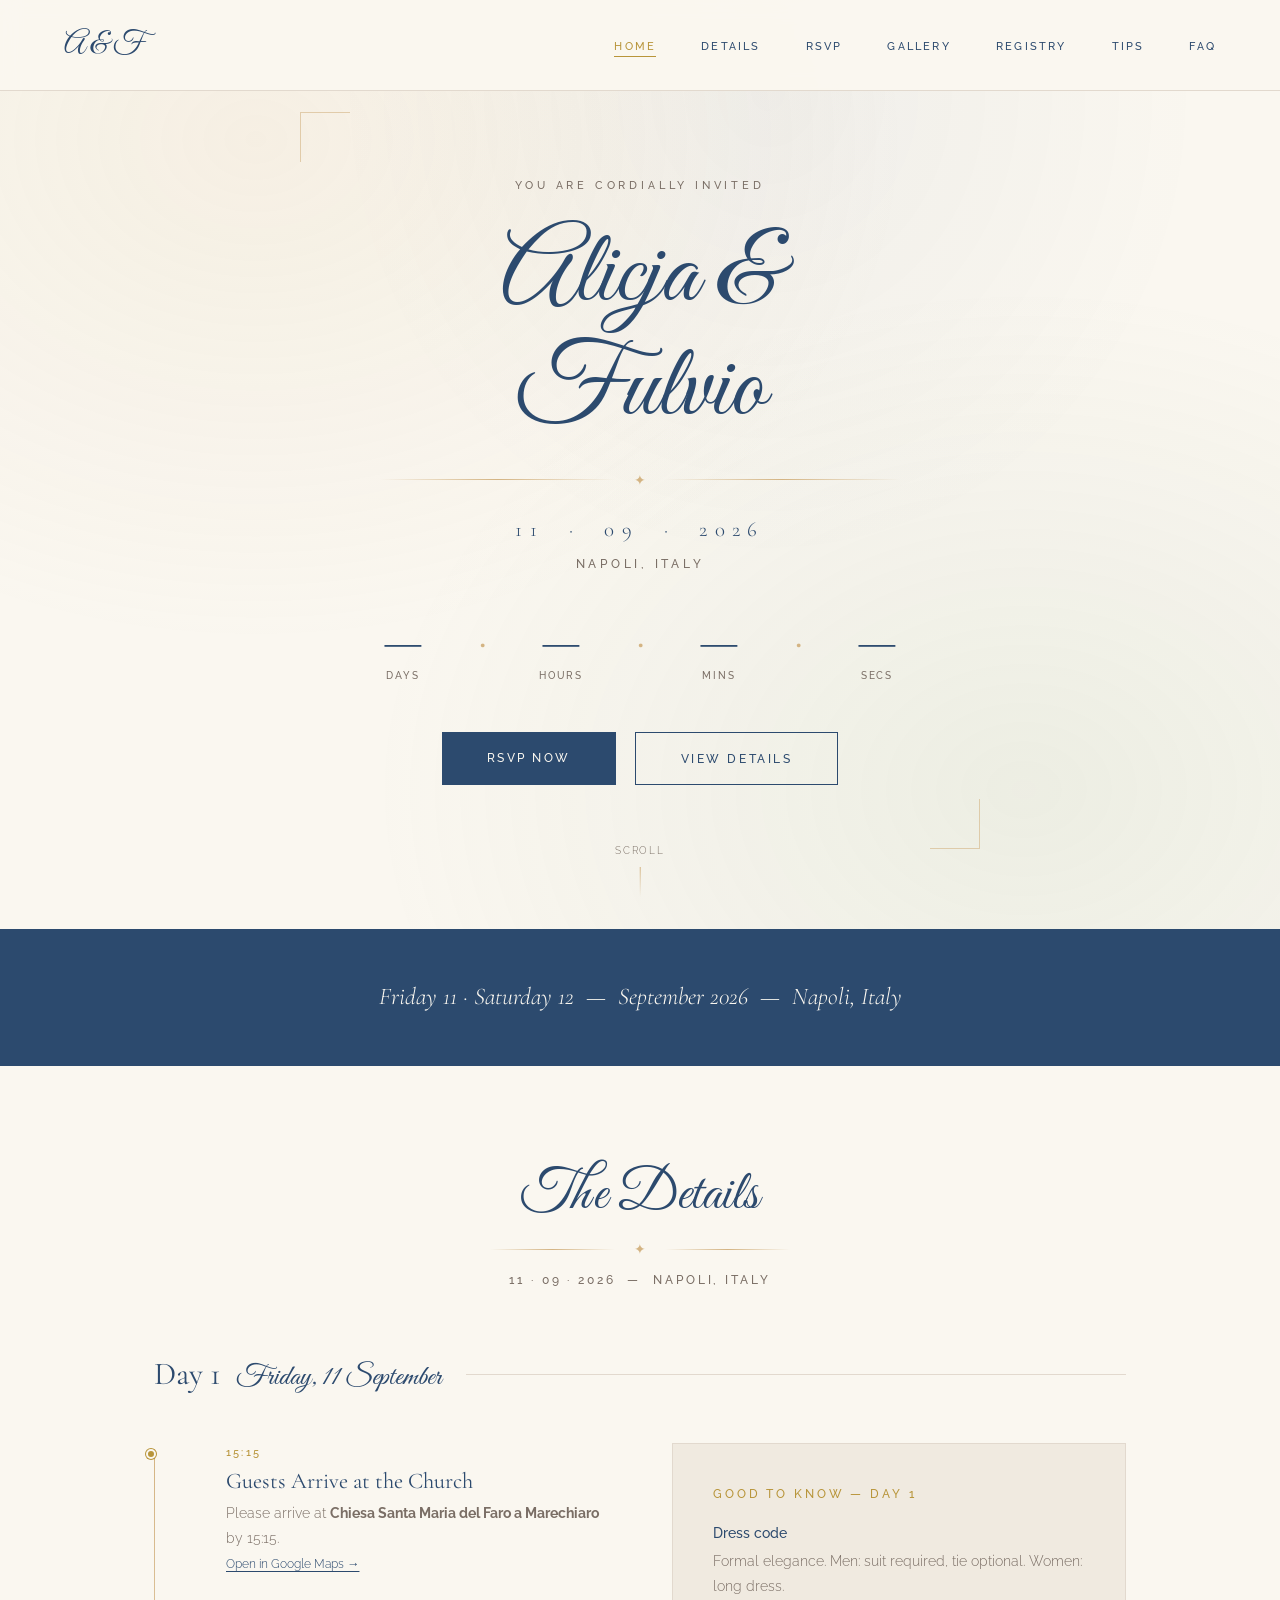
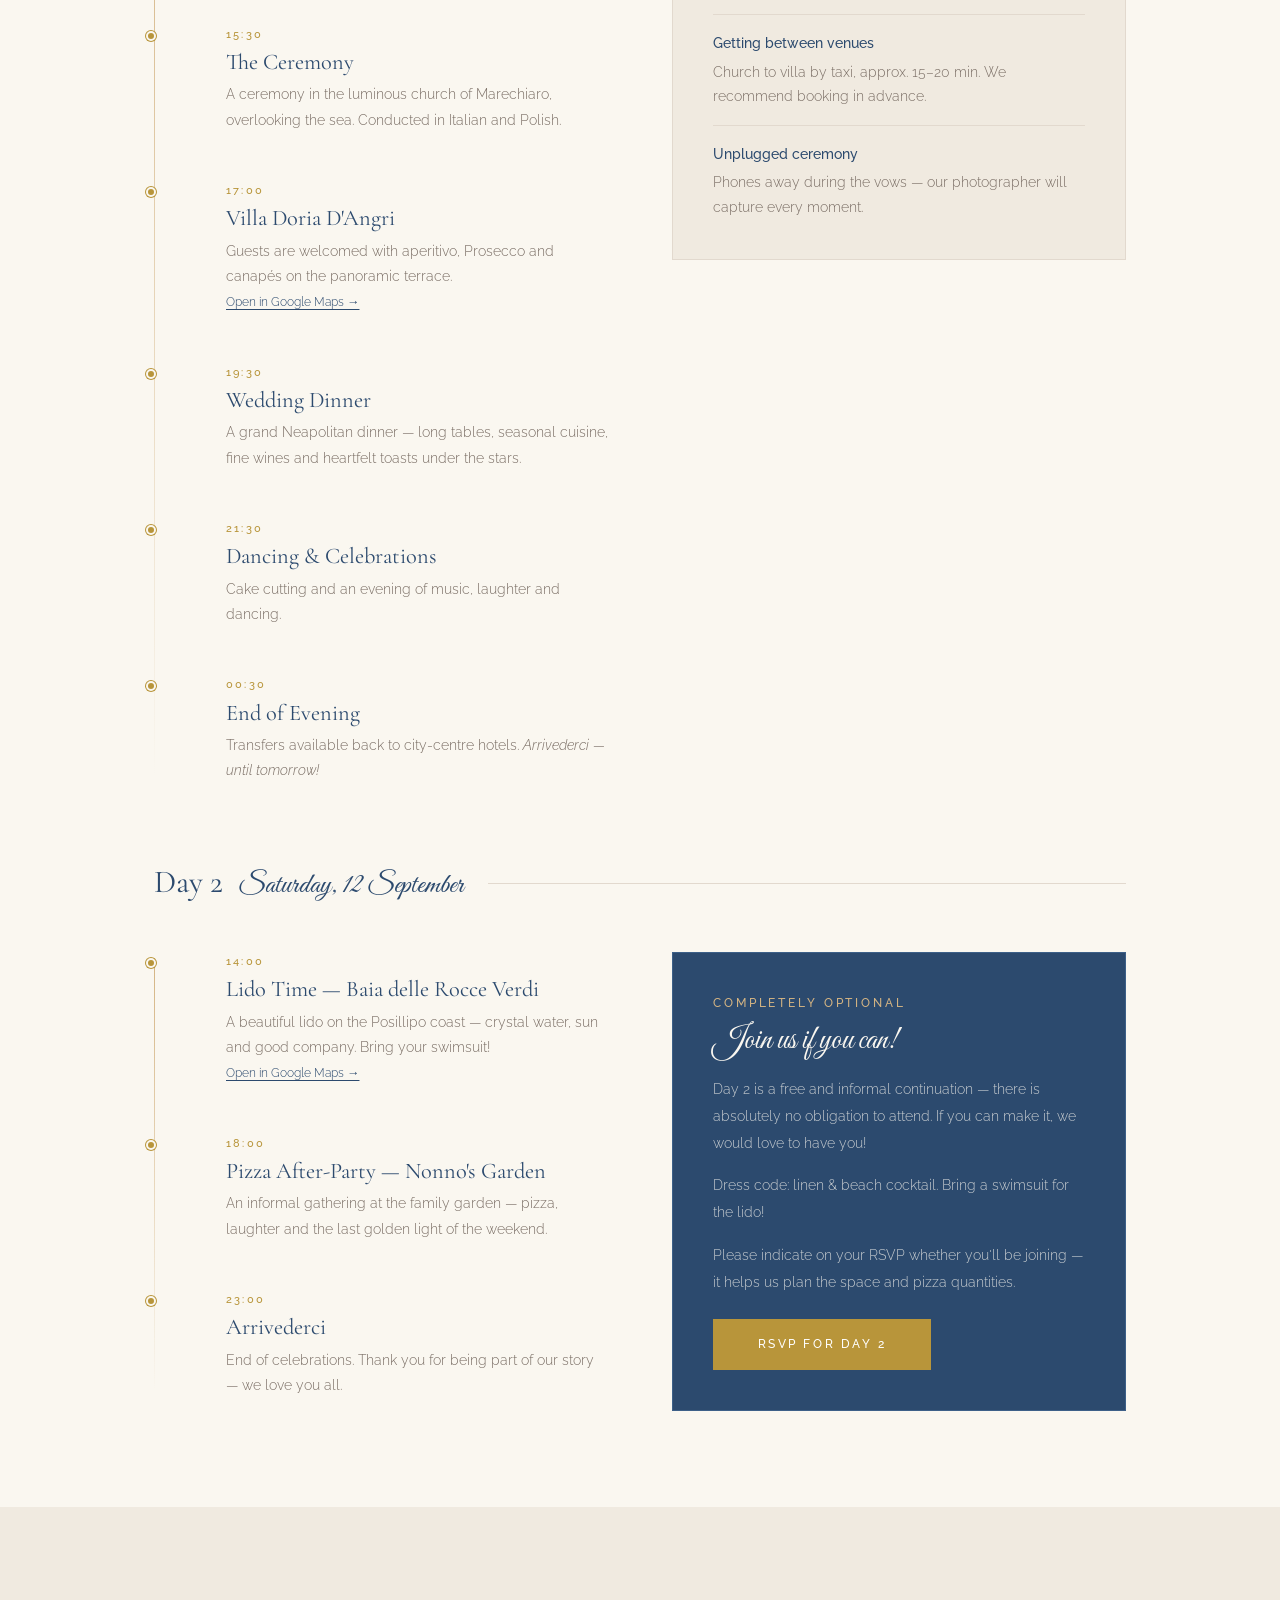
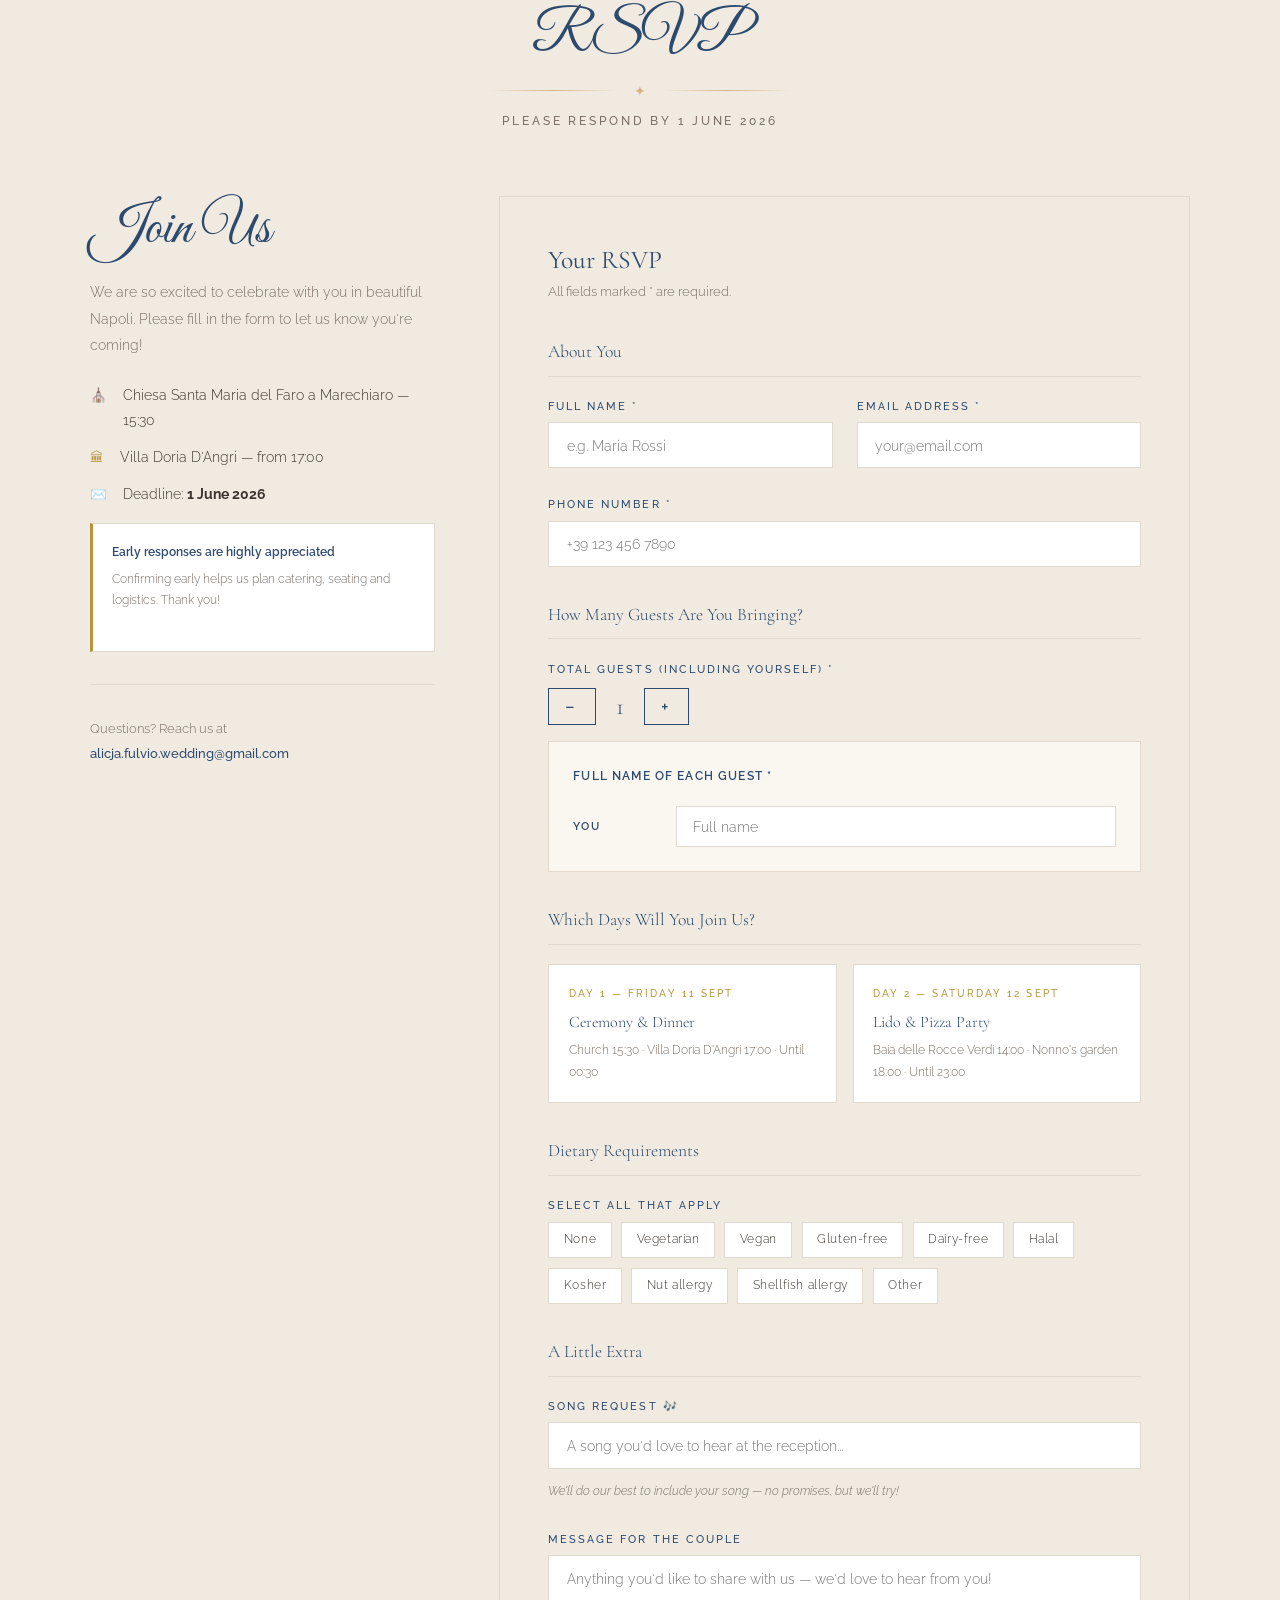
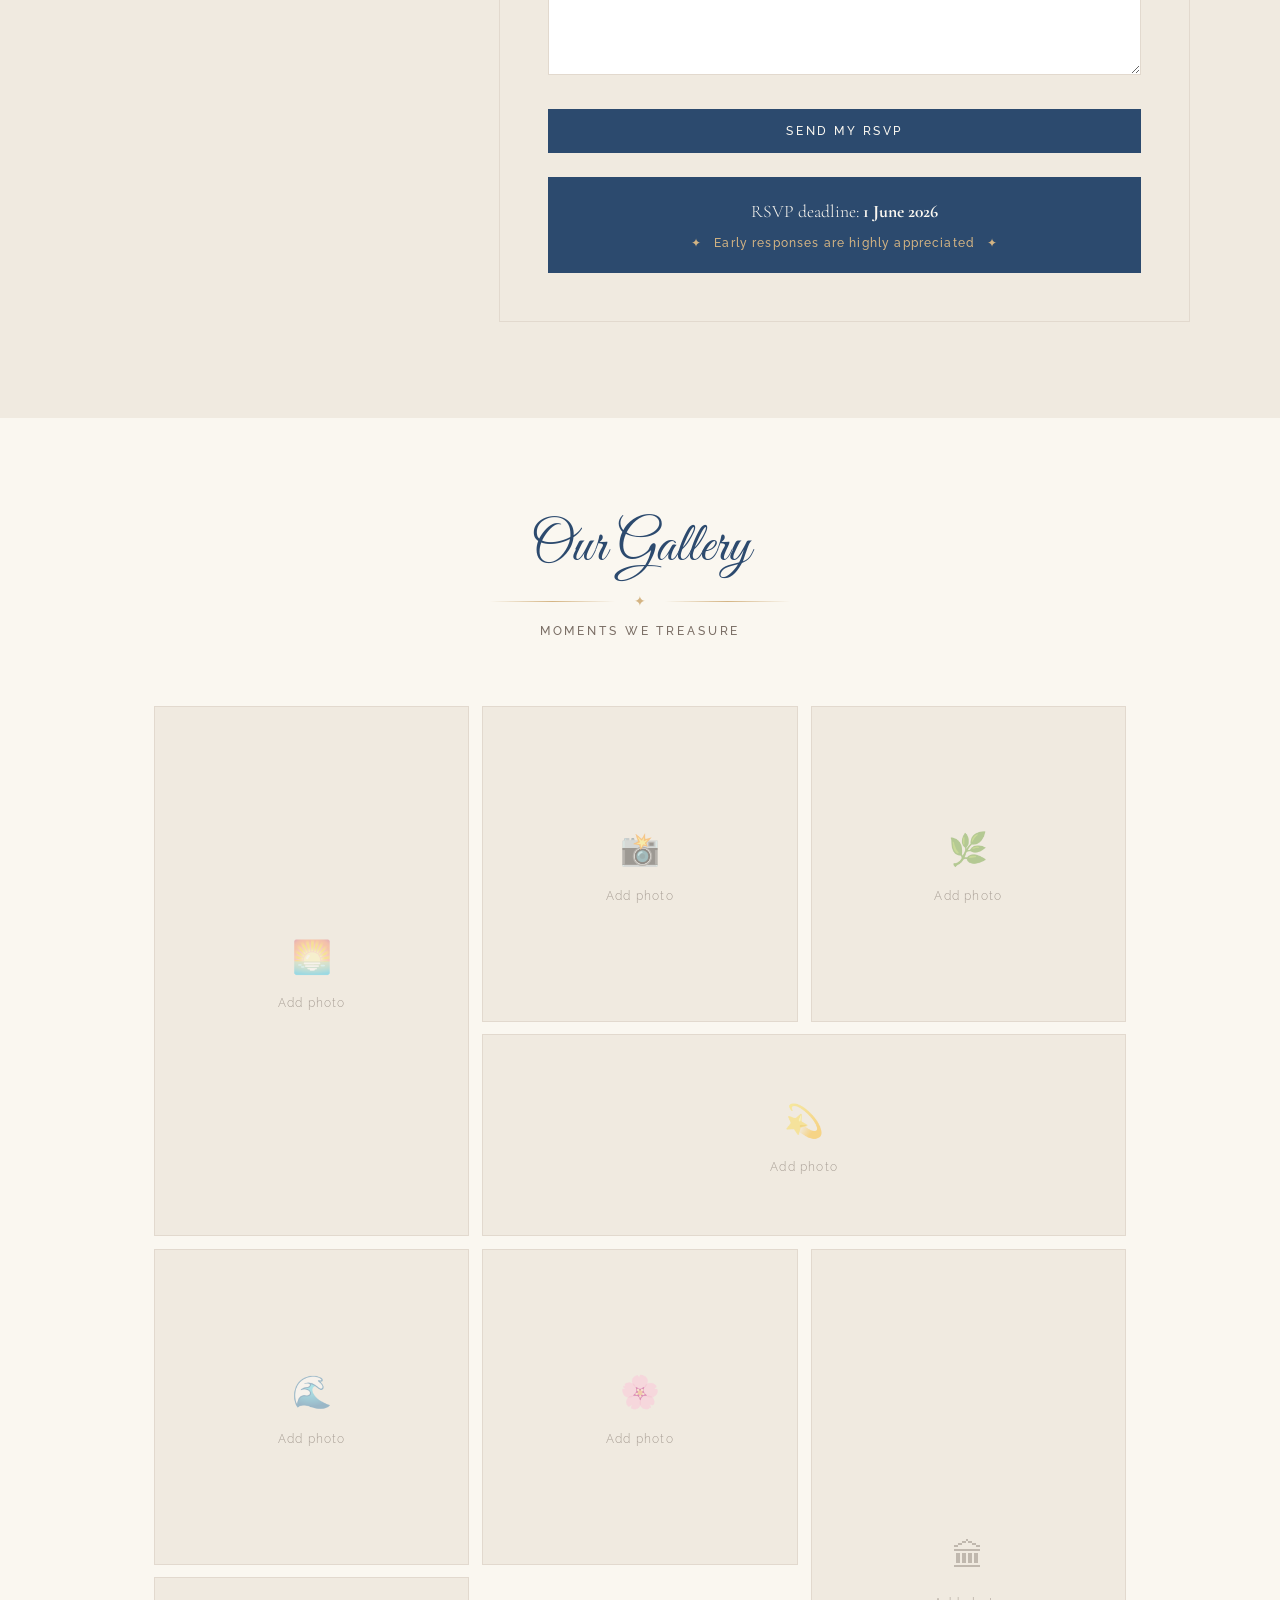
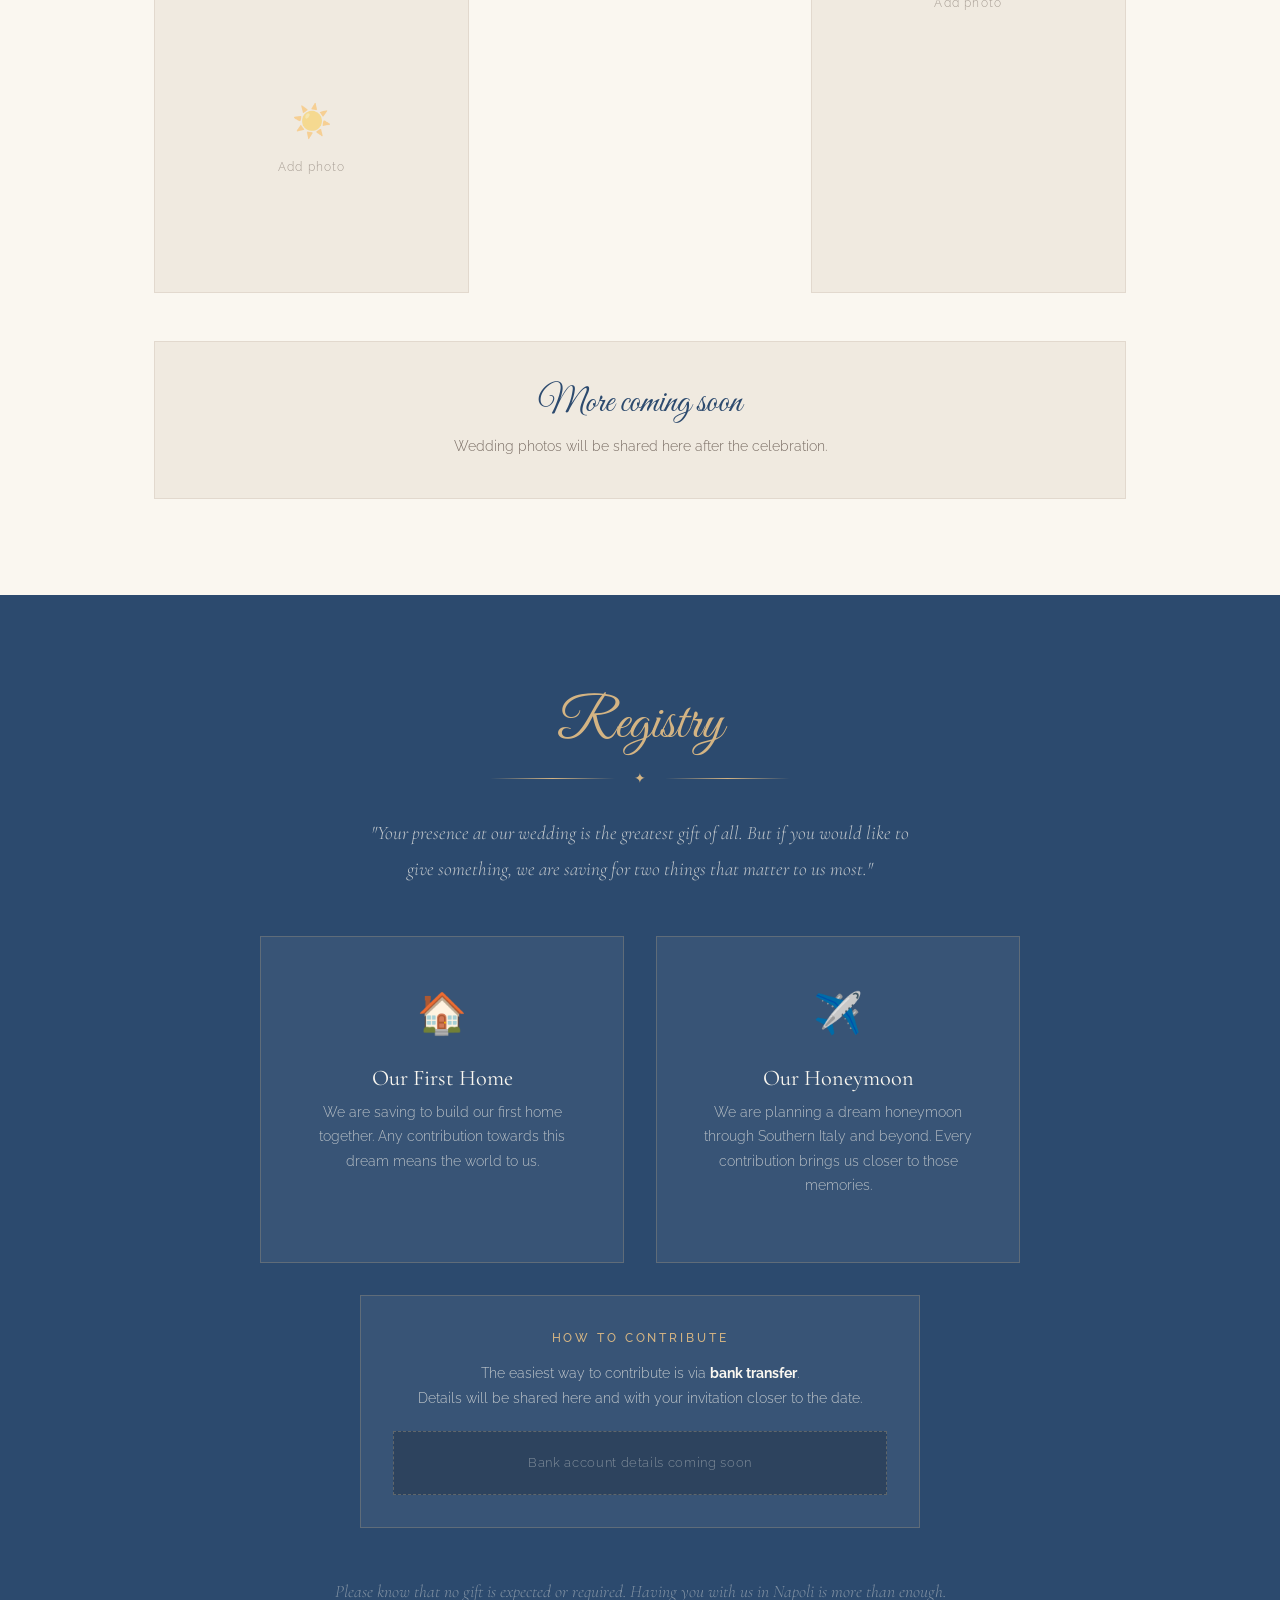
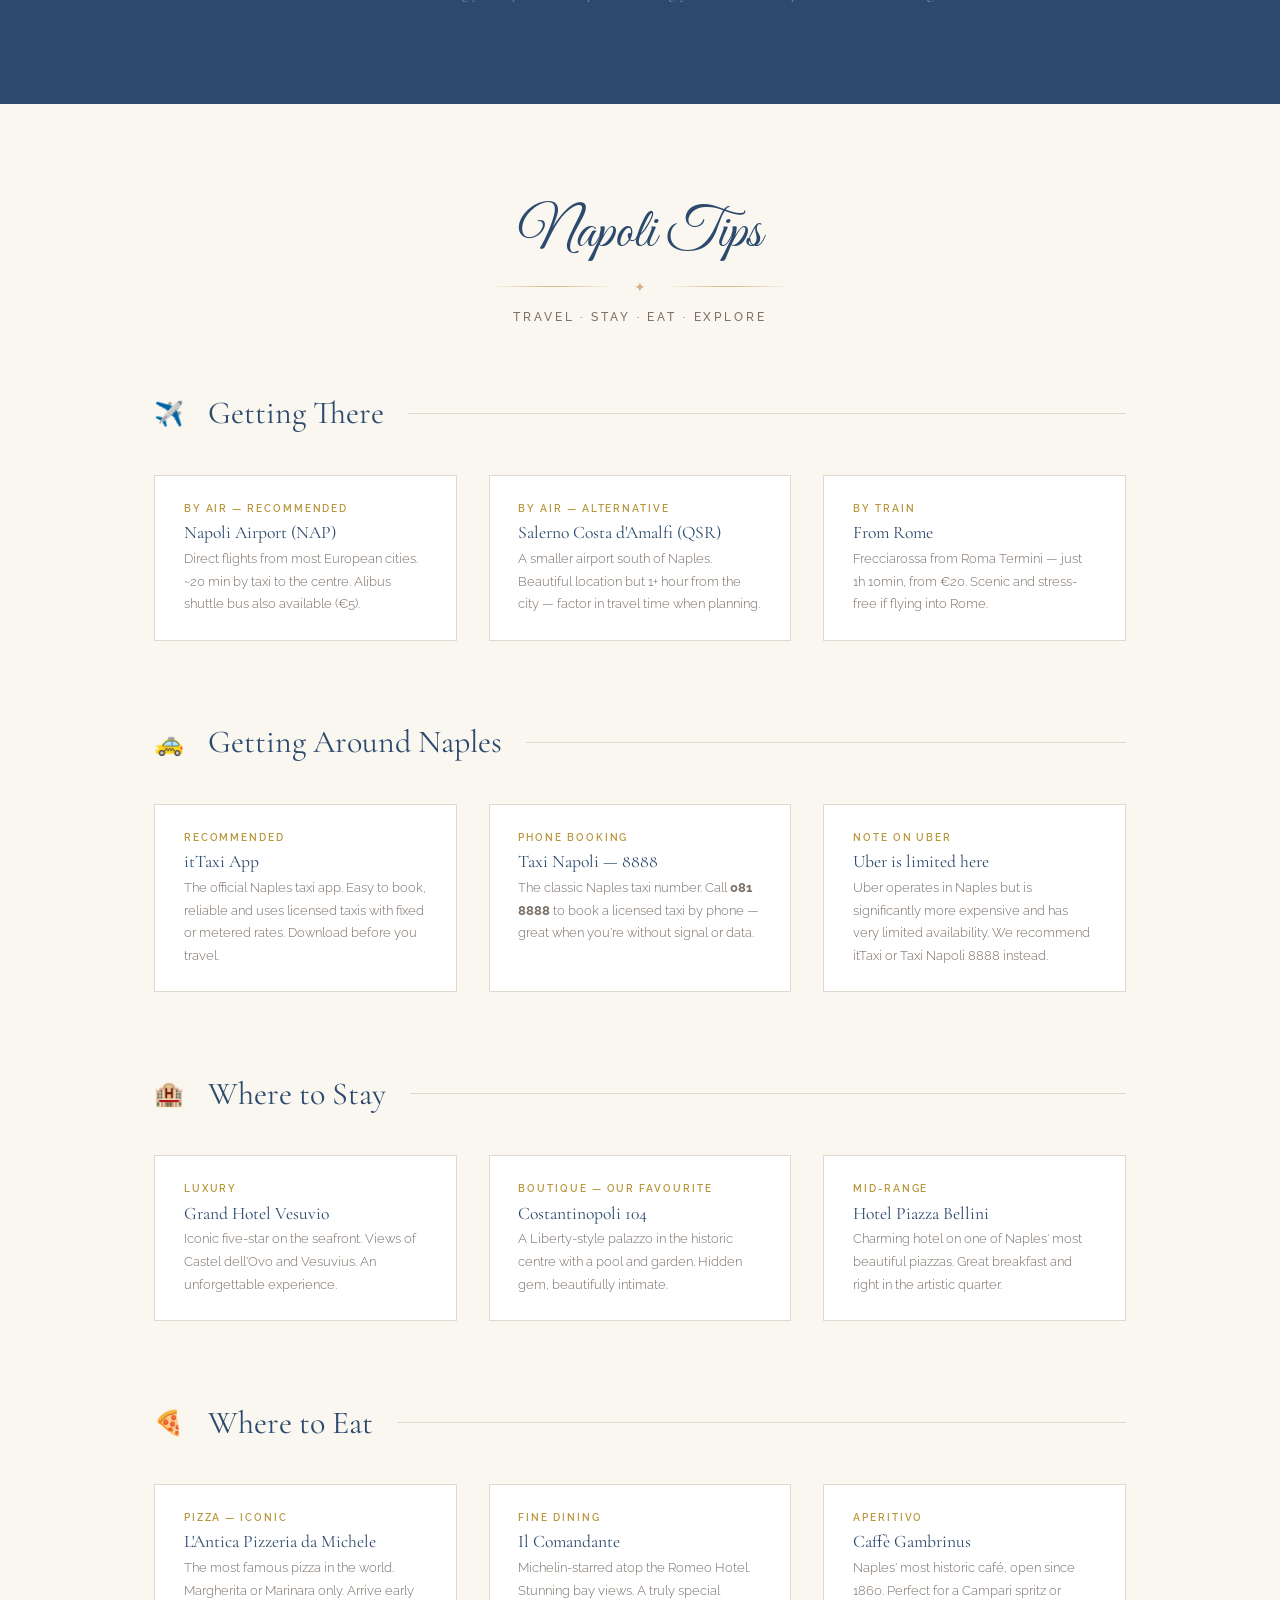
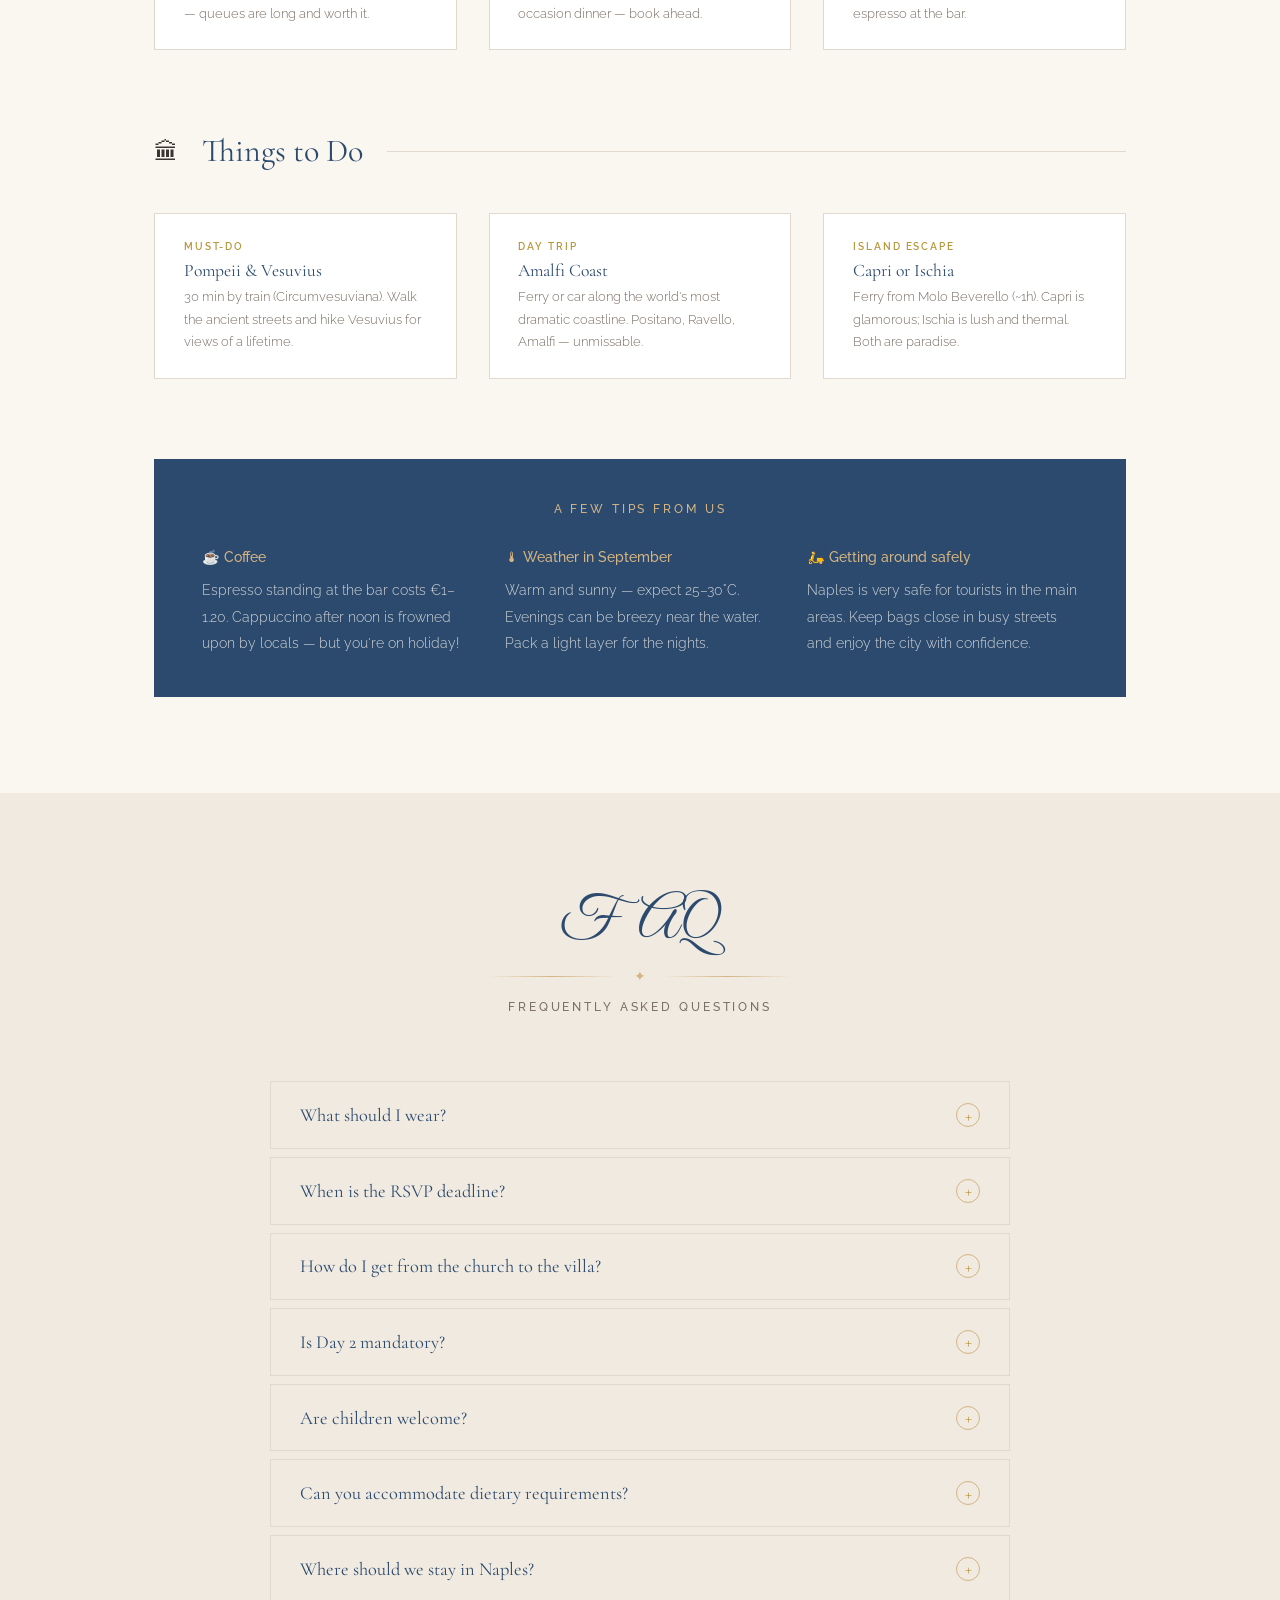
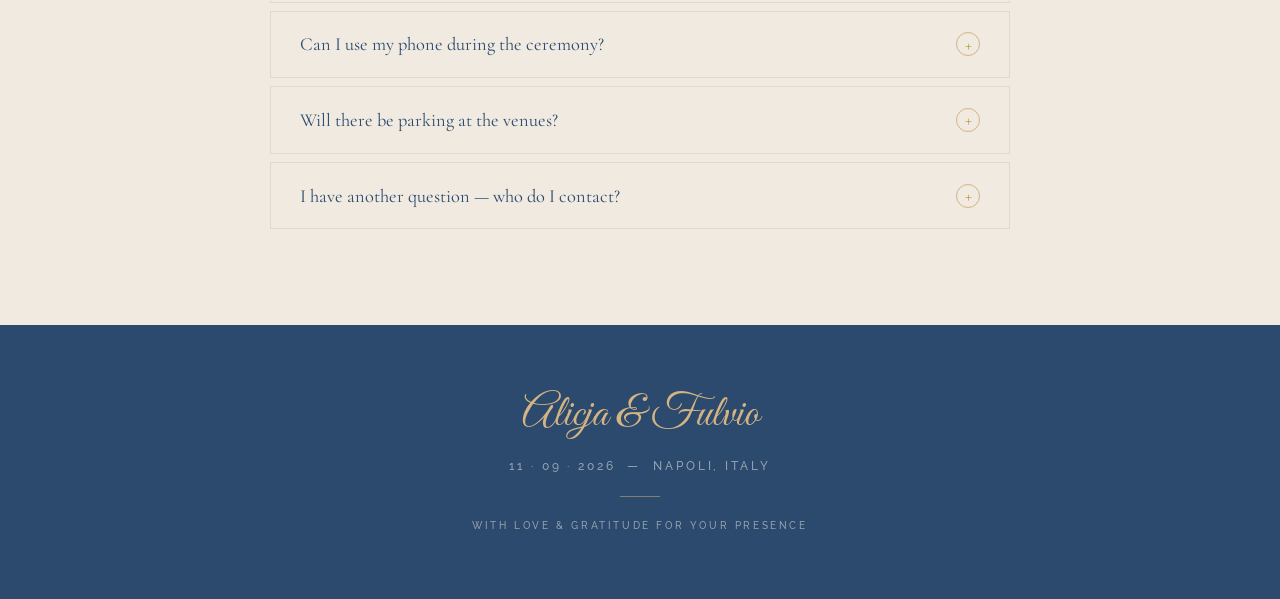
==== commit 10197de9: "Remove envelope intro overlay from main page Land directly on the website without requiring a click " ====
--- a/index.html
+++ b/index.html
@@ -9,212 +9,6 @@
   <link rel="preconnect" href="https://fonts.gstatic.com" crossorigin />
   <link rel="stylesheet" href="css/style.css" />
   <style>
-    /* ════════════════════════════════════════════════════════
-       ENVELOPE INTRO OVERLAY
-    ═════════════════════════════════════════════════════════ */
-    #envelope-overlay {
-      position: fixed;
-      inset: 0;
-      z-index: 99999;
-      display: flex;
-      align-items: center;
-      justify-content: center;
-      background: #F0EAE0;
-      cursor: pointer;
-      transition: opacity 0.8s ease, transform 0.8s ease;
-    }
-    #envelope-overlay.opening {
-      pointer-events: none;
-    }
-    #envelope-overlay.gone {
-      opacity: 0;
-      transform: translateY(-8px);
-      pointer-events: none;
-    }
-
-    /* Envelope body */
-    .env-wrap {
-      position: relative;
-      width: min(420px, 88vw);
-      display: flex;
-      flex-direction: column;
-      align-items: center;
-      user-select: none;
-    }
-
-    .env-body {
-      position: relative;
-      width: 100%;
-      padding-bottom: 70%; /* aspect ratio */
-      background: #FAF7F0;
-      box-shadow:
-        0 2px 6px rgba(44,74,110,0.06),
-        0 12px 40px rgba(44,74,110,0.10);
-      overflow: hidden;
-    }
-
-    /* Envelope fold lines */
-    .env-body::before {
-      content: '';
-      position: absolute;
-      inset: 0;
-      background:
-        linear-gradient(135deg, transparent calc(50% - 0.5px), rgba(200,188,170,0.55) calc(50% - 0.5px), rgba(200,188,170,0.55) calc(50% + 0.5px), transparent calc(50% + 0.5px)),
-        linear-gradient(225deg, transparent calc(50% - 0.5px), rgba(200,188,170,0.55) calc(50% - 0.5px), rgba(200,188,170,0.55) calc(50% + 0.5px), transparent calc(50% + 0.5px));
-      pointer-events: none;
-    }
-
-    /* Bottom triangle */
-    .env-bottom {
-      position: absolute;
-      bottom: 0; left: 0; right: 0;
-      height: 55%;
-      clip-path: polygon(0% 100%, 50% 0%, 100% 100%);
-      background: #F5EFE3;
-      border-top: 1px solid rgba(200,188,170,0.4);
-    }
-
-    /* Top flap — the part that lifts */
-    .env-flap-wrap {
-      position: absolute;
-      top: 0; left: 0; right: 0;
-      height: 55%;
-      perspective: 900px;
-      transform-style: preserve-3d;
-      z-index: 2;
-    }
-
-    .env-flap {
-      width: 100%;
-      height: 100%;
-      transform-origin: top center;
-      transform: rotateX(0deg);
-      transition: transform 0.7s cubic-bezier(0.4, 0, 0.2, 1);
-      backface-visibility: hidden;
-    }
-
-    .env-flap-inner {
-      width: 100%;
-      height: 100%;
-      clip-path: polygon(0% 0%, 100% 0%, 50% 100%);
-      background: #EDE4D4;
-      border-bottom: 1px solid rgba(200,188,170,0.45);
-    }
-
-    /* Opened state */
-    #envelope-overlay.opening .env-flap {
-      transform: rotateX(-175deg);
-    }
-
-    /* Wax seal */
-    .env-seal {
-      position: absolute;
-      top: 50%;
-      left: 50%;
-      transform: translate(-50%, -50%);
-      z-index: 10;
-      width: 90px;
-      height: 90px;
-      border-radius: 50%;
-      background: radial-gradient(circle at 38% 35%, #D4B483 0%, #B8953A 40%, #9c7e30 100%);
-      box-shadow:
-        0 0 0 3px rgba(184,149,58,0.25),
-        0 4px 16px rgba(139,110,30,0.35),
-        inset 0 2px 4px rgba(255,255,255,0.2),
-        inset 0 -2px 4px rgba(0,0,0,0.15);
-      display: flex;
-      align-items: center;
-      justify-content: center;
-      transition: transform 0.4s ease, box-shadow 0.4s ease;
-    }
-
-    .env-seal::before {
-      content: '';
-      position: absolute;
-      inset: 6px;
-      border-radius: 50%;
-      border: 1px solid rgba(255,255,255,0.2);
-    }
-
-    .env-seal-text {
-      font-family: 'Great Vibes', cursive;
-      font-size: 1.8rem;
-      color: rgba(255,255,255,0.92);
-      text-shadow: 0 1px 3px rgba(0,0,0,0.2);
-      line-height: 1;
-      margin-top: 3px;
-    }
-
-    #envelope-overlay:hover .env-seal {
-      transform: translate(-50%, -50%) scale(1.05);
-      box-shadow:
-        0 0 0 4px rgba(184,149,58,0.3),
-        0 6px 20px rgba(139,110,30,0.4),
-        inset 0 2px 4px rgba(255,255,255,0.2),
-        inset 0 -2px 4px rgba(0,0,0,0.15);
-    }
-
-    /* Text below envelope */
-    .env-text {
-      margin-top: 2.5rem;
-      text-align: center;
-      display: flex;
-      flex-direction: column;
-      gap: 0.5rem;
-    }
-
-    .env-names {
-      font-family: 'Great Vibes', cursive;
-      font-size: 2.8rem;
-      color: #2C4A6E;
-      line-height: 1;
-    }
-
-    .env-invite-text {
-      font-family: 'Cormorant Garamond', serif;
-      font-size: 1rem;
-      font-style: italic;
-      font-weight: 300;
-      color: #7A6E65;
-      letter-spacing: 0.05em;
-    }
-
-    .env-cta {
-      margin-top: 1.5rem;
-      font-size: 0.65rem;
-      letter-spacing: 0.3em;
-      text-transform: uppercase;
-      color: #B8953A;
-      font-weight: 500;
-      font-family: 'Raleway', sans-serif;
-      animation: pulse-cta 2s ease-in-out infinite;
-    }
-
-    @keyframes pulse-cta {
-      0%, 100% { opacity: 1; }
-      50% { opacity: 0.4; }
-    }
-
-    /* Villa watercolour image inside envelope (optional) */
-    .env-villa {
-      position: absolute;
-      inset: 0;
-      display: flex;
-      align-items: center;
-      justify-content: center;
-      z-index: 1;
-      opacity: 0;
-      transition: opacity 0.6s ease 0.4s;
-    }
-    .env-villa img {
-      width: 70%;
-      opacity: 0.18;
-      filter: sepia(0.2);
-    }
-    #envelope-overlay.opening .env-villa {
-      opacity: 1;
-    }
-
     /* ── single-page guest name fields ── */
     .guest-names-section {
       background: var(--cream);
@@ -285,45 +79,6 @@
 <body>
 
   <!-- ════════════════════════════════════════════════════════
-       ENVELOPE INTRO
-  ═════════════════════════════════════════════════════════ -->
-  <div id="envelope-overlay" role="button" aria-label="Open your invitation" tabindex="0">
-    <div class="env-wrap">
-
-      <!-- Envelope -->
-      <div class="env-body">
-        <!-- Villa watercolour (fades in as flap opens) -->
-        <div class="env-villa">
-          <img src="img/villa.png" alt="Villa Doria D'Angri" onerror="this.style.display='none'" />
-        </div>
-
-        <!-- Bottom triangle fold -->
-        <div class="env-bottom"></div>
-
-        <!-- Top flap -->
-        <div class="env-flap-wrap">
-          <div class="env-flap">
-            <div class="env-flap-inner"></div>
-          </div>
-        </div>
-
-        <!-- Wax seal -->
-        <div class="env-seal">
-          <span class="env-seal-text">A&amp;F</span>
-        </div>
-      </div>
-
-      <!-- Text below -->
-      <div class="env-text">
-        <span class="env-names">Alicja &amp; Fulvio</span>
-        <span class="env-invite-text">You are cordially invited</span>
-        <span class="env-cta">Tap to open your invitation</span>
-      </div>
-
-    </div>
-  </div>
-
-  <!-- ════════════════════════════════════════════════════════
        NAVIGATION
   ═════════════════════════════════════════════════════════ -->
   <nav class="nav">
@@ -1164,35 +919,6 @@
   </footer>
 
   <script src="js/main.js"></script>
-
-  <!-- ── Envelope intro ───────────────────────────────── -->
-  <script>
-    (function () {
-      const overlay = document.getElementById('envelope-overlay');
-      if (!overlay) return;
-
-      function openEnvelope() {
-        overlay.classList.add('opening');
-        // After flap lifts, fade out the whole overlay
-        setTimeout(() => {
-          overlay.classList.add('gone');
-        }, 800);
-        // Remove from DOM after animation completes
-        setTimeout(() => {
-          overlay.remove();
-          document.body.style.overflow = '';
-        }, 1600);
-      }
-
-      // Prevent scroll while overlay is up
-      document.body.style.overflow = 'hidden';
-
-      overlay.addEventListener('click', openEnvelope);
-      overlay.addEventListener('keydown', (e) => {
-        if (e.key === 'Enter' || e.key === ' ') openEnvelope();
-      });
-    })();
-  </script>
 
   <!-- ── Inline page logic ─────────────────────────────── -->
   <script>
